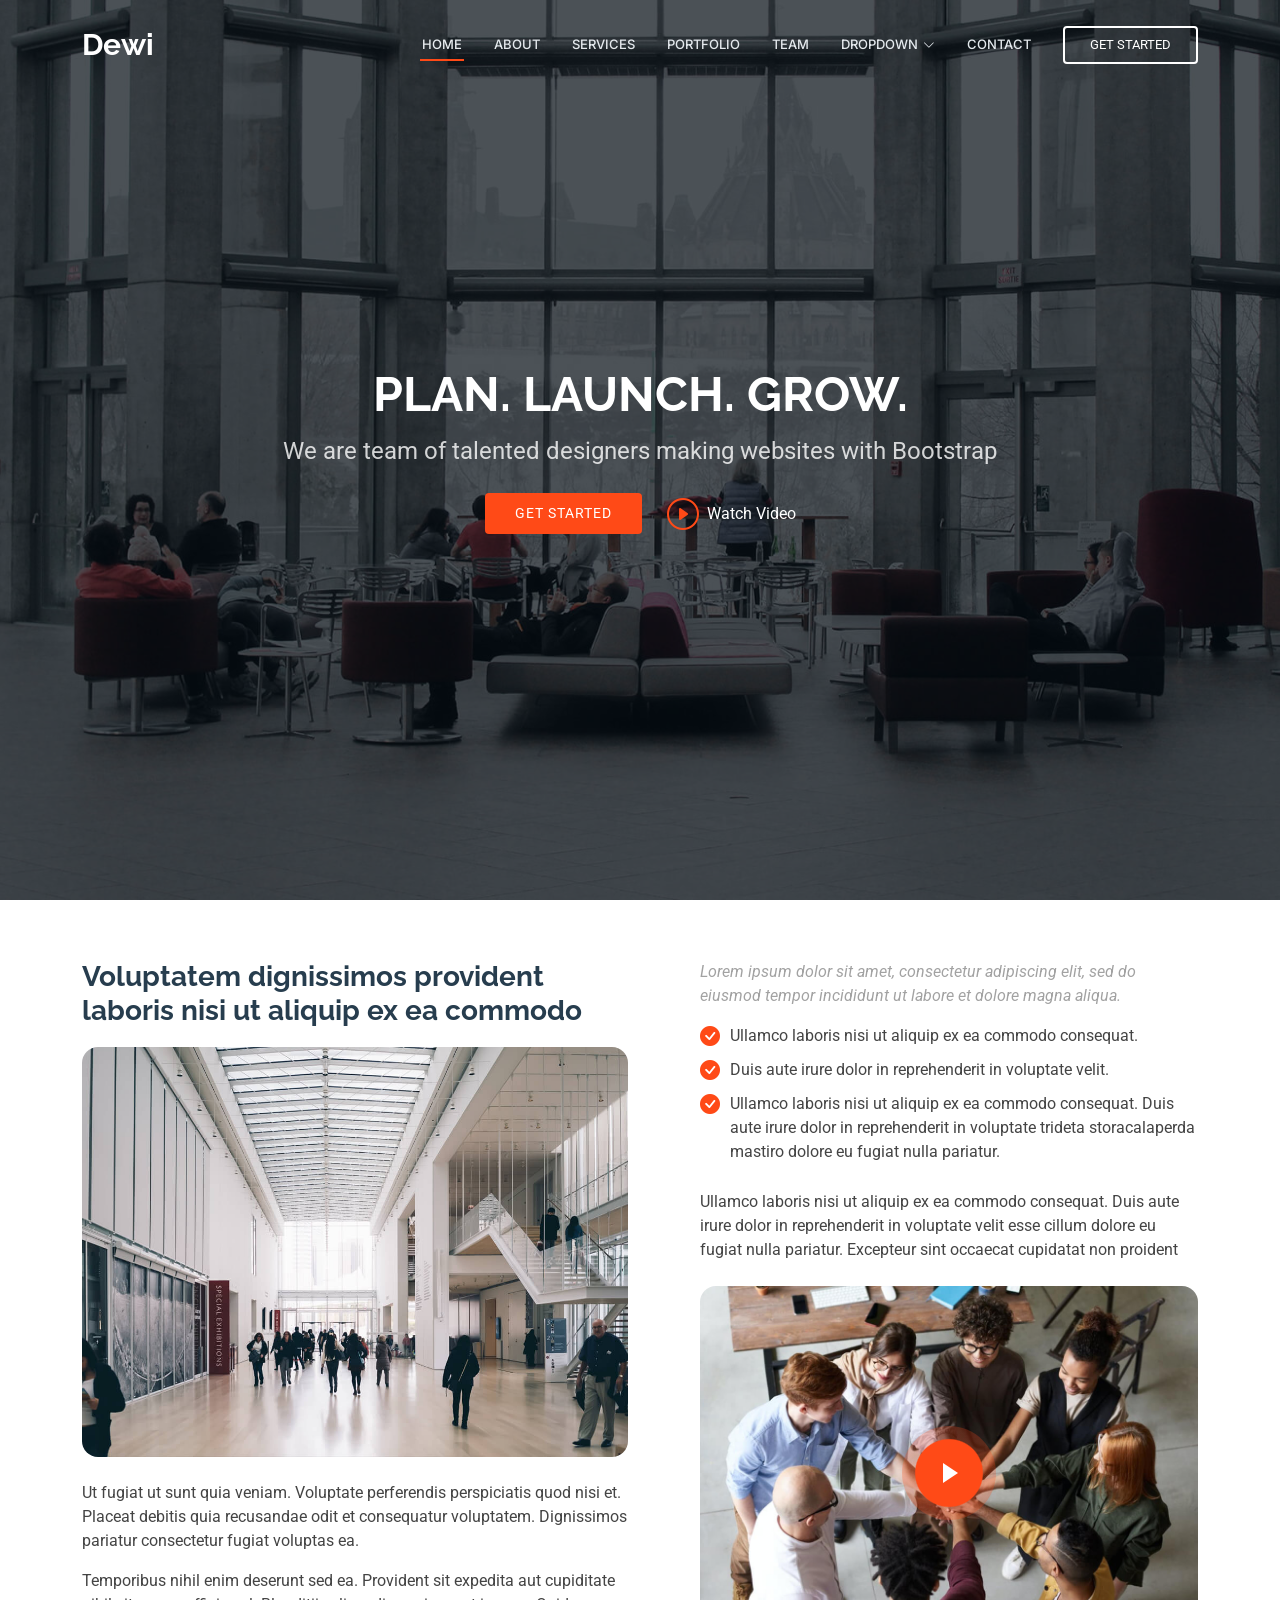
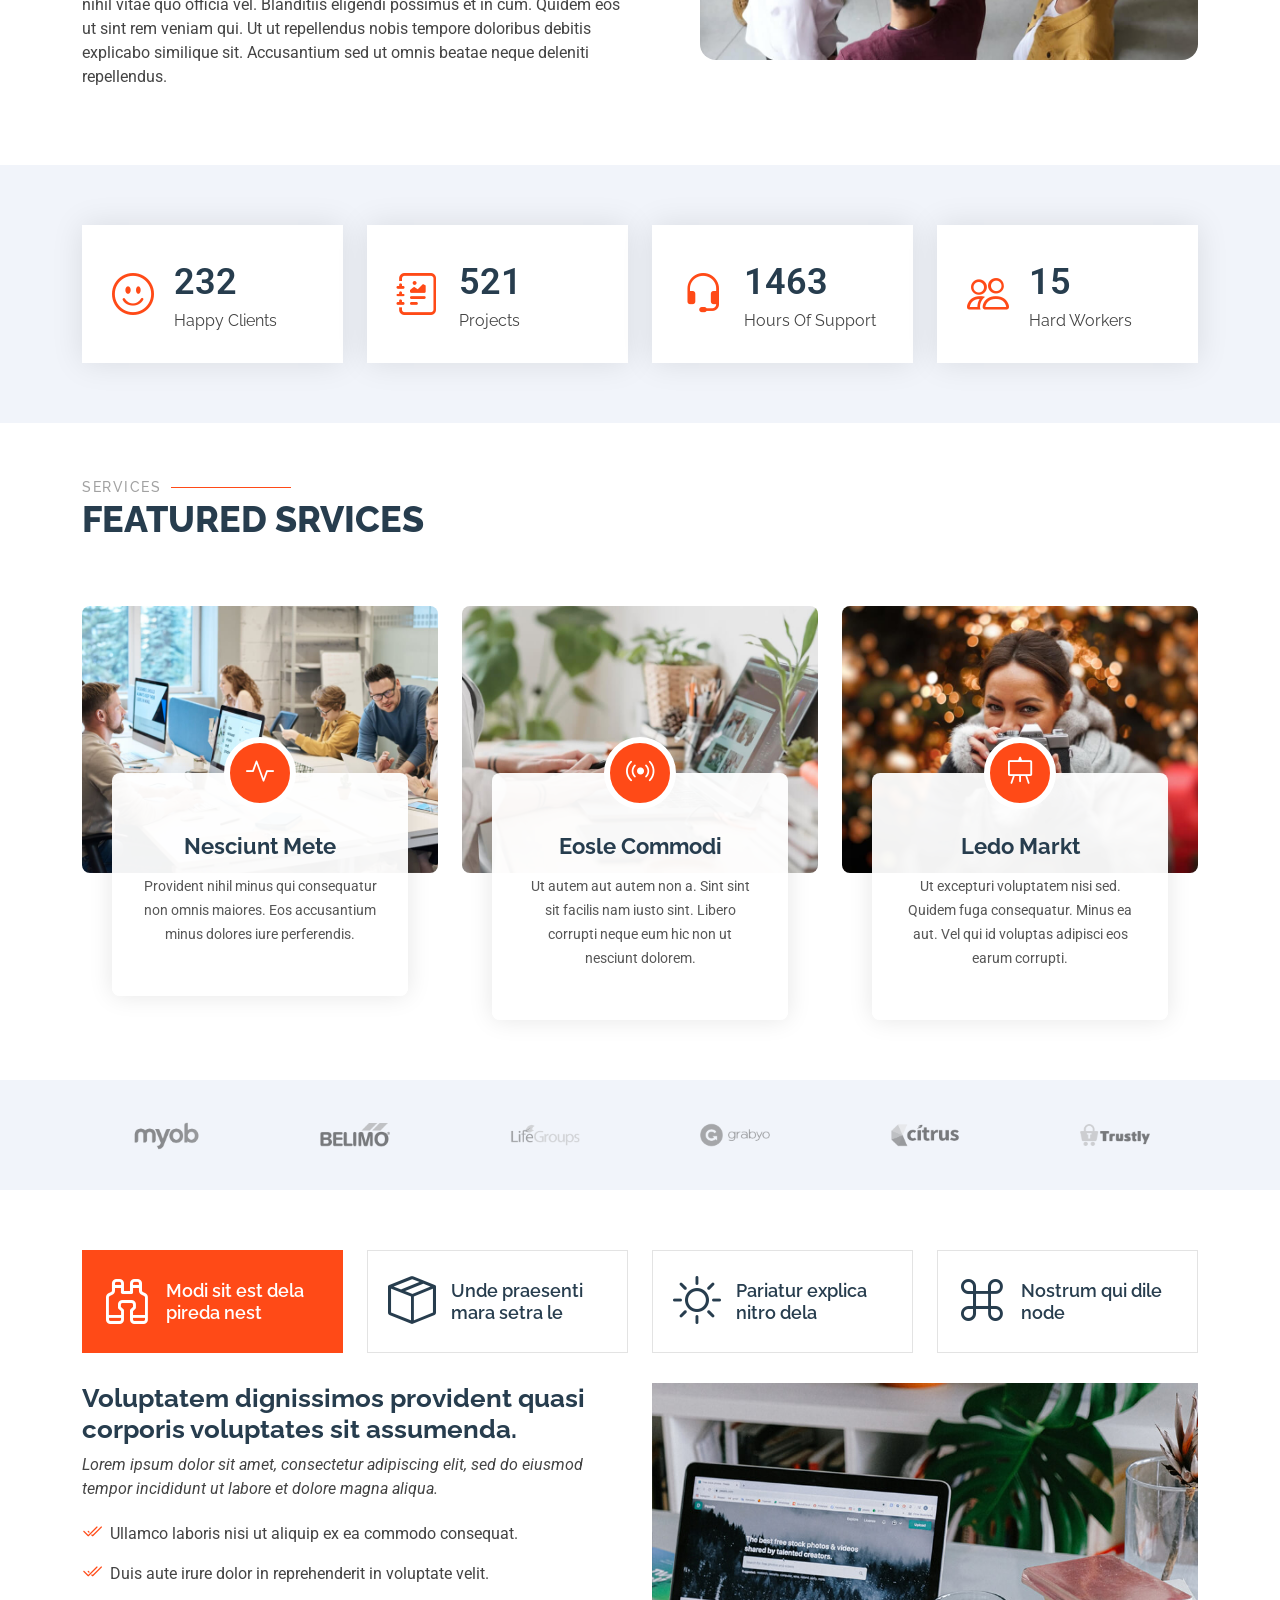
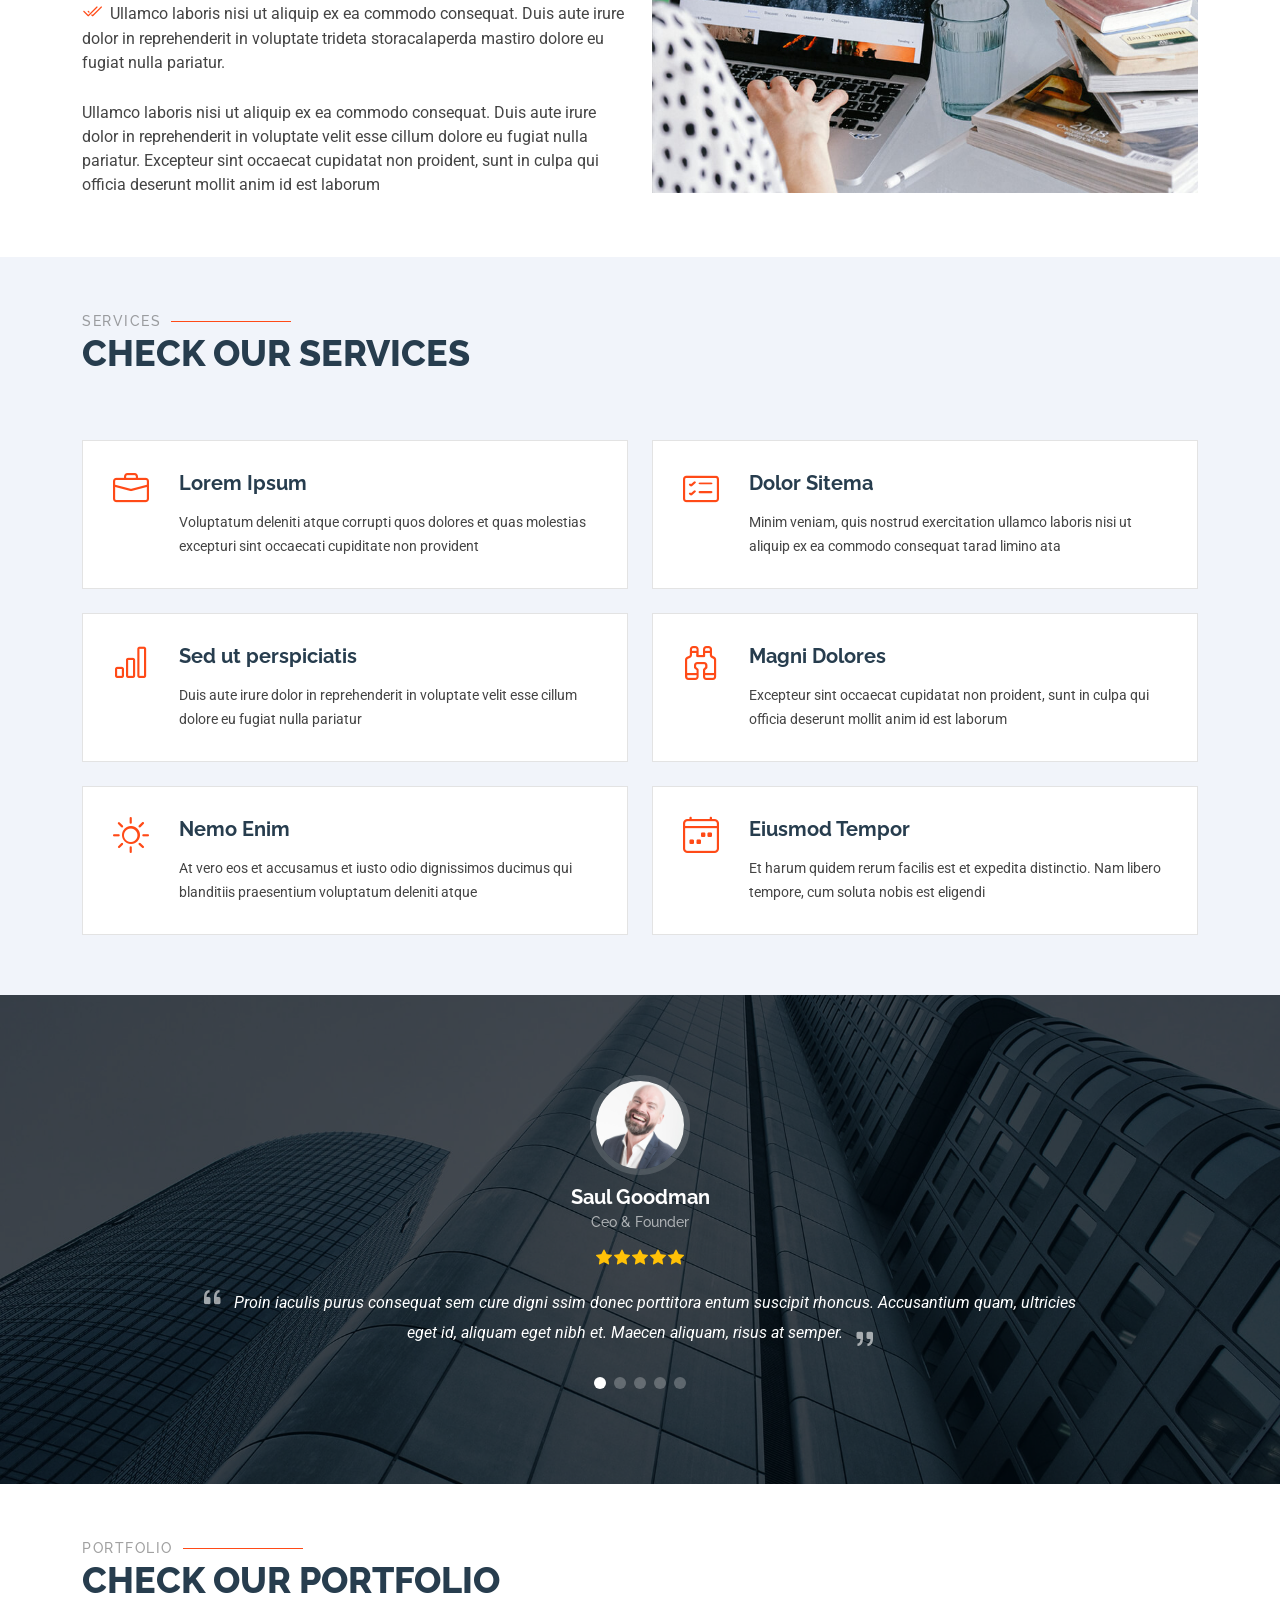
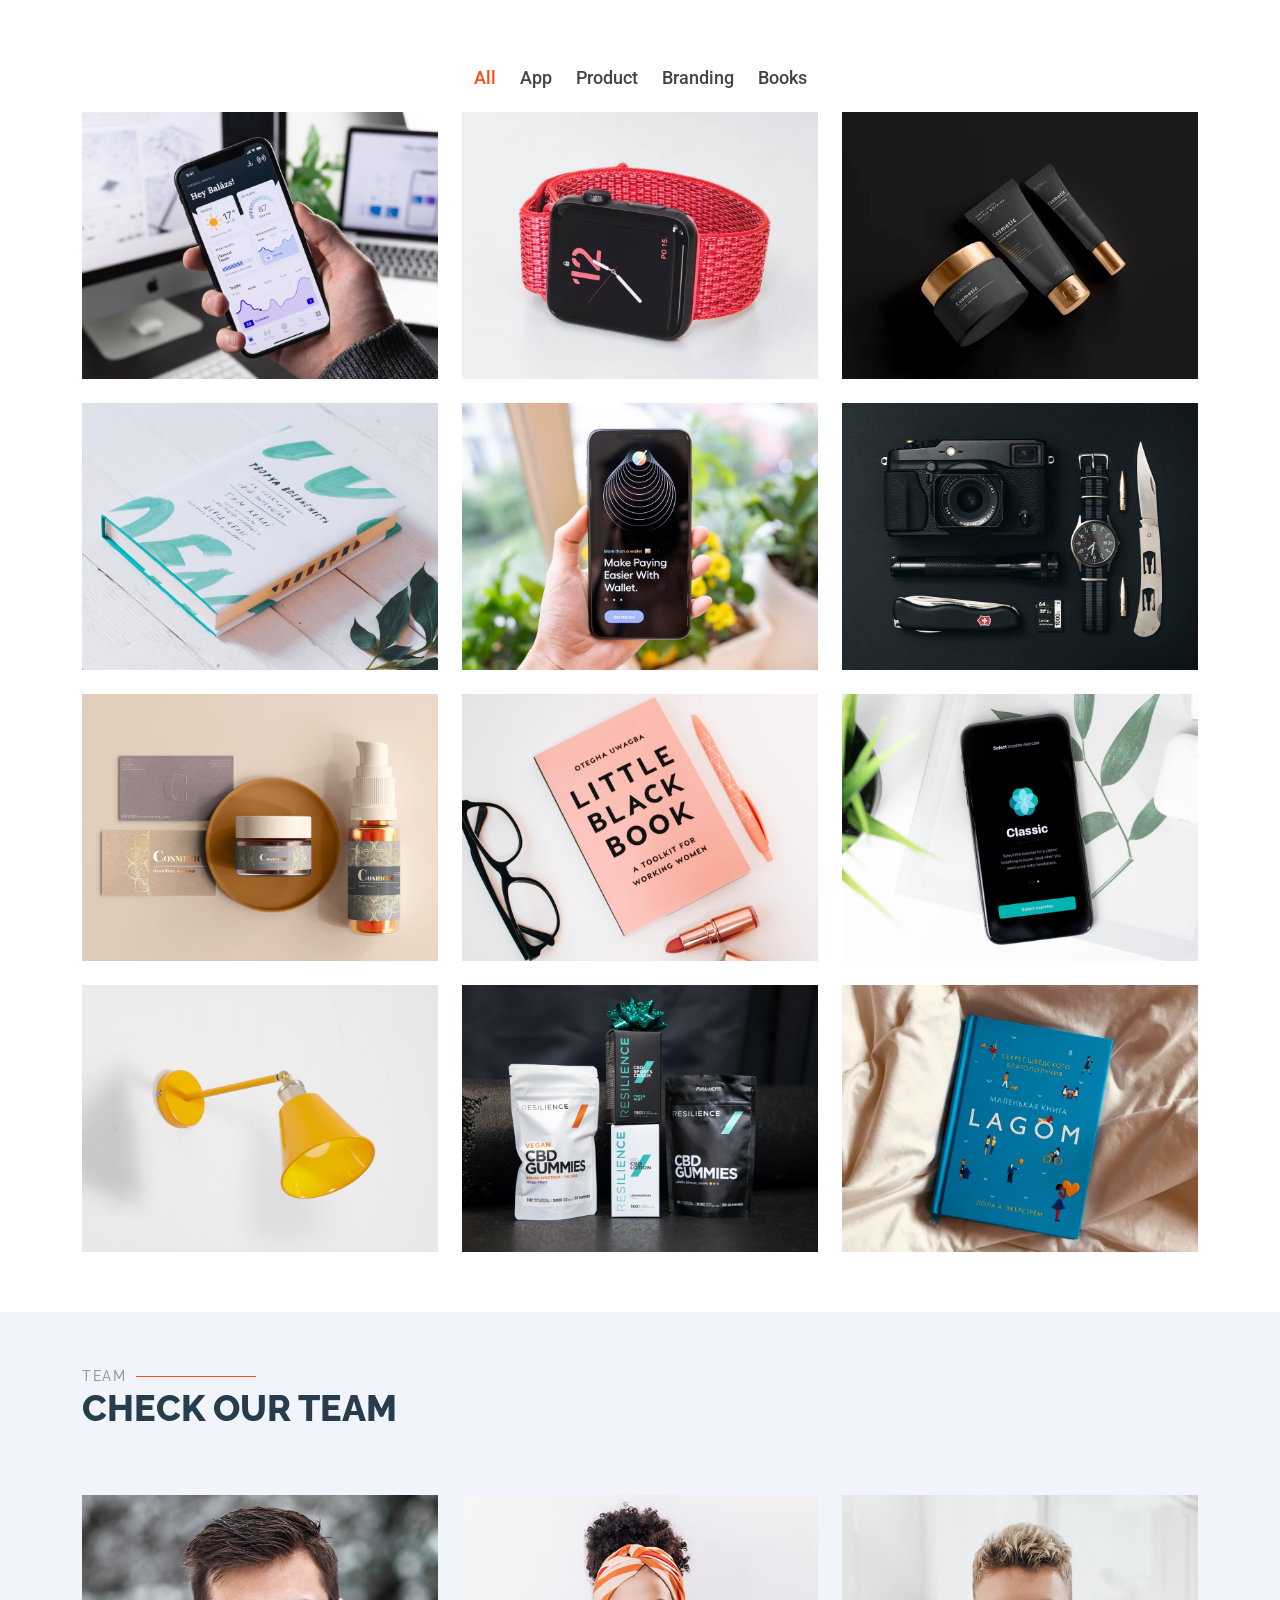
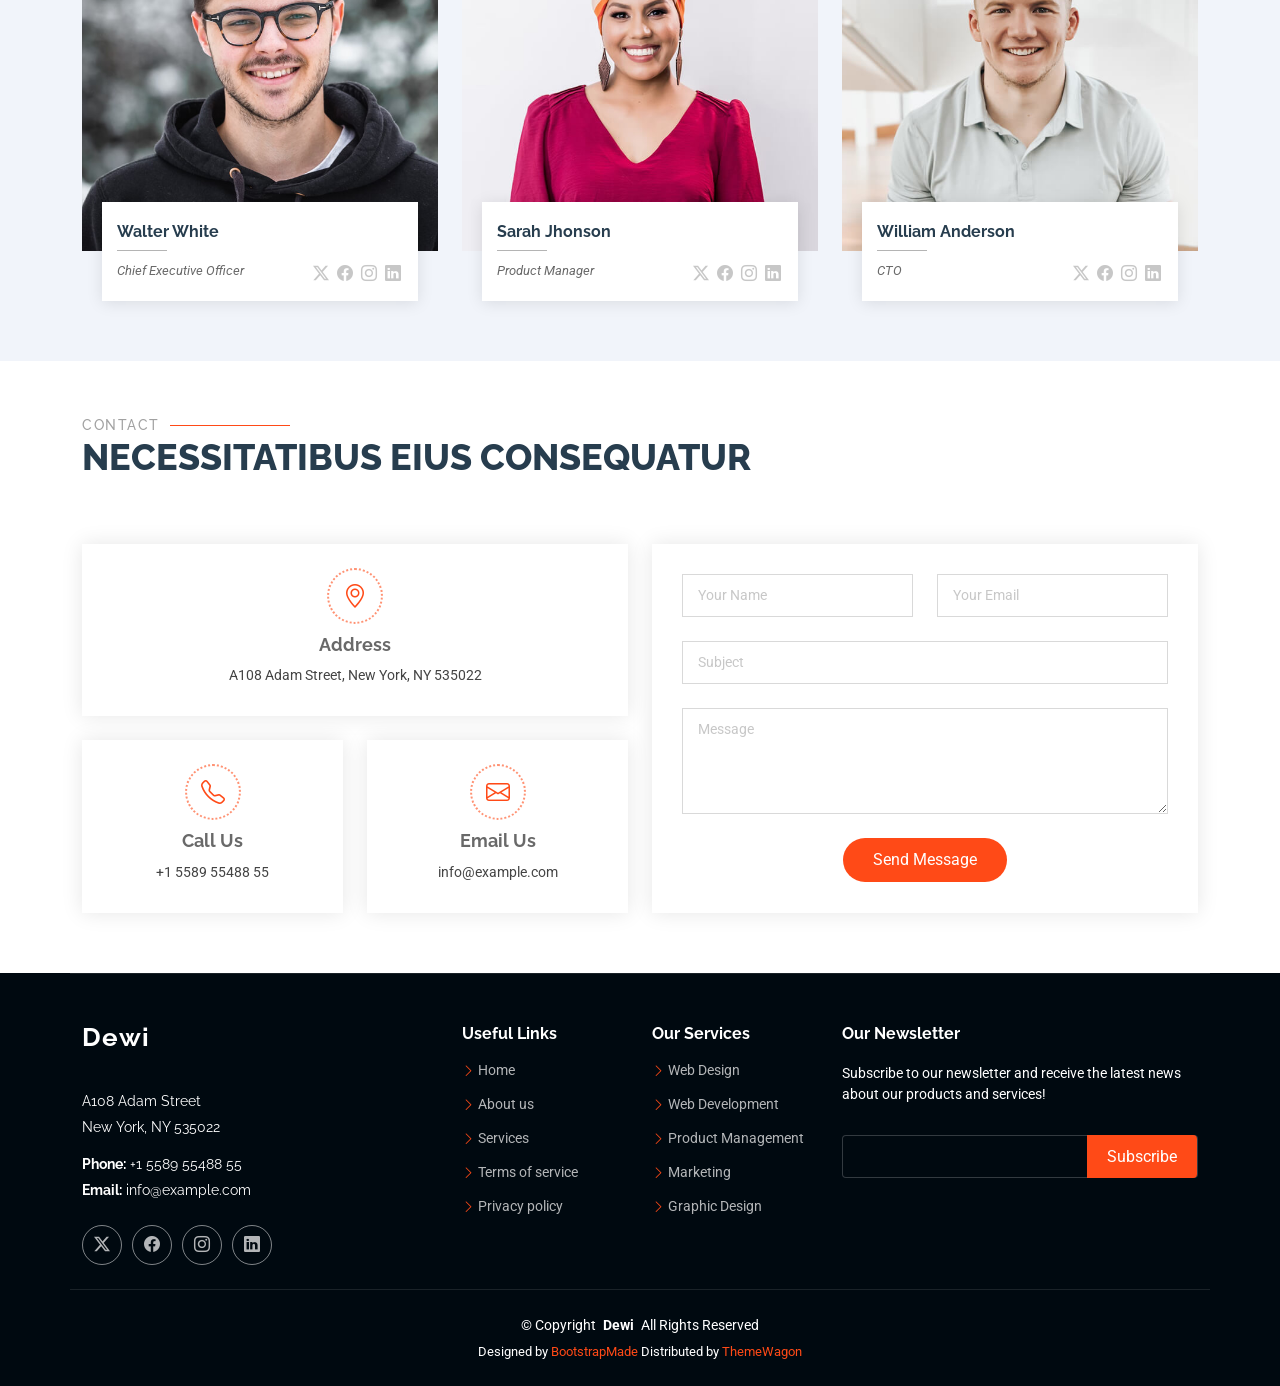
==== index.html @ 87b95df3 "feat: portfolio project create" ====
<!DOCTYPE html>
<html lang="en">

<head>
  <meta charset="utf-8">
  <meta content="width=device-width, initial-scale=1.0" name="viewport">
  <title>Index - Dewi Bootstrap Template</title>
  <meta name="description" content="">
  <meta name="keywords" content="">

  <!-- Favicons -->
  <link href="assets/img/favicon.png" rel="icon">
  <link href="assets/img/apple-touch-icon.png" rel="apple-touch-icon">

  <!-- Fonts -->
  <link href="https://fonts.googleapis.com" rel="preconnect">
  <link href="https://fonts.gstatic.com" rel="preconnect" crossorigin>
  <link href="https://fonts.googleapis.com/css2?family=Roboto:ital,wght@0,100;0,300;0,400;0,500;0,700;0,900;1,100;1,300;1,400;1,500;1,700;1,900&family=Raleway:ital,wght@0,100;0,200;0,300;0,400;0,500;0,600;0,700;0,800;0,900;1,100;1,200;1,300;1,400;1,500;1,600;1,700;1,800;1,900&family=Inter:wght@100;200;300;400;500;600;700;800;900&display=swap" rel="stylesheet">

  <!-- Vendor CSS Files -->
  <link href="assets/vendor/bootstrap/css/bootstrap.min.css" rel="stylesheet">
  <link href="assets/vendor/bootstrap-icons/bootstrap-icons.css" rel="stylesheet">
  <link href="assets/vendor/aos/aos.css" rel="stylesheet">
  <link href="assets/vendor/glightbox/css/glightbox.min.css" rel="stylesheet">
  <link href="assets/vendor/swiper/swiper-bundle.min.css" rel="stylesheet">

  <!-- Main CSS File -->
  <link href="assets/css/main.css" rel="stylesheet">

  <!-- =======================================================
  * Template Name: Dewi
  * Template URL: https://bootstrapmade.com/dewi-free-multi-purpose-html-template/
  * Updated: Aug 07 2024 with Bootstrap v5.3.3
  * Author: BootstrapMade.com
  * License: https://bootstrapmade.com/license/
  ======================================================== -->
</head>

<body class="index-page">

  <header id="header" class="header d-flex align-items-center fixed-top">
    <div class="container-fluid container-xl position-relative d-flex align-items-center">

      <a href="index.html" class="logo d-flex align-items-center me-auto">
        <!-- Uncomment the line below if you also wish to use an image logo -->
        <!-- <img src="assets/img/logo.png" alt=""> -->
        <h1 class="sitename">Dewi</h1>
      </a>

      <nav id="navmenu" class="navmenu">
        <ul>
          <li><a href="#hero" class="active">Home</a></li>
          <li><a href="#about">About</a></li>
          <li><a href="#services">Services</a></li>
          <li><a href="#portfolio">Portfolio</a></li>
          <li><a href="#team">Team</a></li>
          <li class="dropdown"><a href="#"><span>Dropdown</span> <i class="bi bi-chevron-down toggle-dropdown"></i></a>
            <ul>
              <li><a href="#">Dropdown 1</a></li>
              <li class="dropdown"><a href="#"><span>Deep Dropdown</span> <i class="bi bi-chevron-down toggle-dropdown"></i></a>
                <ul>
                  <li><a href="#">Deep Dropdown 1</a></li>
                  <li><a href="#">Deep Dropdown 2</a></li>
                  <li><a href="#">Deep Dropdown 3</a></li>
                  <li><a href="#">Deep Dropdown 4</a></li>
                  <li><a href="#">Deep Dropdown 5</a></li>
                </ul>
              </li>
              <li><a href="#">Dropdown 2</a></li>
              <li><a href="#">Dropdown 3</a></li>
              <li><a href="#">Dropdown 4</a></li>
            </ul>
          </li>
          <li><a href="#contact">Contact</a></li>
        </ul>
        <i class="mobile-nav-toggle d-xl-none bi bi-list"></i>
      </nav>

      <a class="cta-btn" href="index.html#about">Get Started</a>

    </div>
  </header>

  <main class="main">

    <!-- Hero Section -->
    <section id="hero" class="hero section dark-background">

      <img src="assets/img/hero-bg.jpg" alt="" data-aos="fade-in">

      <div class="container d-flex flex-column align-items-center">
        <h2 data-aos="fade-up" data-aos-delay="100">PLAN. LAUNCH. GROW.</h2>
        <p data-aos="fade-up" data-aos-delay="200">We are team of talented designers making websites with Bootstrap</p>
        <div class="d-flex mt-4" data-aos="fade-up" data-aos-delay="300">
          <a href="#about" class="btn-get-started">Get Started</a>
          <a href="https://www.youtube.com/watch?v=Y7f98aduVJ8" class="glightbox btn-watch-video d-flex align-items-center"><i class="bi bi-play-circle"></i><span>Watch Video</span></a>
        </div>
      </div>

    </section><!-- /Hero Section -->

    <!-- About Section -->
    <section id="about" class="about section">

      <div class="container">

        <div class="row gy-4">
          <div class="col-lg-6" data-aos="fade-up" data-aos-delay="100">
            <h3>Voluptatem dignissimos provident laboris nisi ut aliquip ex ea commodo</h3>
            <img src="assets/img/about.jpg" class="img-fluid rounded-4 mb-4" alt="">
            <p>Ut fugiat ut sunt quia veniam. Voluptate perferendis perspiciatis quod nisi et. Placeat debitis quia recusandae odit et consequatur voluptatem. Dignissimos pariatur consectetur fugiat voluptas ea.</p>
            <p>Temporibus nihil enim deserunt sed ea. Provident sit expedita aut cupiditate nihil vitae quo officia vel. Blanditiis eligendi possimus et in cum. Quidem eos ut sint rem veniam qui. Ut ut repellendus nobis tempore doloribus debitis explicabo similique sit. Accusantium sed ut omnis beatae neque deleniti repellendus.</p>
          </div>
          <div class="col-lg-6" data-aos="fade-up" data-aos-delay="250">
            <div class="content ps-0 ps-lg-5">
              <p class="fst-italic">
                Lorem ipsum dolor sit amet, consectetur adipiscing elit, sed do eiusmod tempor incididunt ut labore et dolore
                magna aliqua.
              </p>
              <ul>
                <li><i class="bi bi-check-circle-fill"></i> <span>Ullamco laboris nisi ut aliquip ex ea commodo consequat.</span></li>
                <li><i class="bi bi-check-circle-fill"></i> <span>Duis aute irure dolor in reprehenderit in voluptate velit.</span></li>
                <li><i class="bi bi-check-circle-fill"></i> <span>Ullamco laboris nisi ut aliquip ex ea commodo consequat. Duis aute irure dolor in reprehenderit in voluptate trideta storacalaperda mastiro dolore eu fugiat nulla pariatur.</span></li>
              </ul>
              <p>
                Ullamco laboris nisi ut aliquip ex ea commodo consequat. Duis aute irure dolor in reprehenderit in voluptate
                velit esse cillum dolore eu fugiat nulla pariatur. Excepteur sint occaecat cupidatat non proident
              </p>

              <div class="position-relative mt-4">
                <img src="assets/img/about-2.jpg" class="img-fluid rounded-4" alt="">
                <a href="https://www.youtube.com/watch?v=Y7f98aduVJ8" class="glightbox pulsating-play-btn"></a>
              </div>
            </div>
          </div>
        </div>

      </div>

    </section><!-- /About Section -->

    <!-- Stats Section -->
    <section id="stats" class="stats section light-background">

      <div class="container" data-aos="fade-up" data-aos-delay="100">

        <div class="row gy-4">

          <div class="col-lg-3 col-md-6">
            <div class="stats-item d-flex align-items-center w-100 h-100">
              <i class="bi bi-emoji-smile color-blue flex-shrink-0"></i>
              <div>
                <span data-purecounter-start="0" data-purecounter-end="232" data-purecounter-duration="1" class="purecounter"></span>
                <p>Happy Clients</p>
              </div>
            </div>
          </div><!-- End Stats Item -->

          <div class="col-lg-3 col-md-6">
            <div class="stats-item d-flex align-items-center w-100 h-100">
              <i class="bi bi-journal-richtext color-orange flex-shrink-0"></i>
              <div>
                <span data-purecounter-start="0" data-purecounter-end="521" data-purecounter-duration="1" class="purecounter"></span>
                <p>Projects</p>
              </div>
            </div>
          </div><!-- End Stats Item -->

          <div class="col-lg-3 col-md-6">
            <div class="stats-item d-flex align-items-center w-100 h-100">
              <i class="bi bi-headset color-green flex-shrink-0"></i>
              <div>
                <span data-purecounter-start="0" data-purecounter-end="1463" data-purecounter-duration="1" class="purecounter"></span>
                <p>Hours Of Support</p>
              </div>
            </div>
          </div><!-- End Stats Item -->

          <div class="col-lg-3 col-md-6">
            <div class="stats-item d-flex align-items-center w-100 h-100">
              <i class="bi bi-people color-pink flex-shrink-0"></i>
              <div>
                <span data-purecounter-start="0" data-purecounter-end="15" data-purecounter-duration="1" class="purecounter"></span>
                <p>Hard Workers</p>
              </div>
            </div>
          </div><!-- End Stats Item -->

        </div>

      </div>

    </section><!-- /Stats Section -->

    <!-- Services Section -->
    <section id="services" class="services section">

      <!-- Section Title -->
      <div class="container section-title" data-aos="fade-up">
        <h2>Services</h2>
        <p>Featured Srvices<br></p>
      </div><!-- End Section Title -->

      <div class="container" data-aos="fade-up" data-aos-delay="100">

        <div class="row gy-5">

          <div class="col-xl-4 col-md-6" data-aos="zoom-in" data-aos-delay="200">
            <div class="service-item">
              <div class="img">
                <img src="assets/img/services-1.jpg" class="img-fluid" alt="">
              </div>
              <div class="details position-relative">
                <div class="icon">
                  <i class="bi bi-activity"></i>
                </div>
                <a href="service-details.html" class="stretched-link">
                  <h3>Nesciunt Mete</h3>
                </a>
                <p>Provident nihil minus qui consequatur non omnis maiores. Eos accusantium minus dolores iure perferendis.</p>
              </div>
            </div>
          </div><!-- End Service Item -->

          <div class="col-xl-4 col-md-6" data-aos="zoom-in" data-aos-delay="300">
            <div class="service-item">
              <div class="img">
                <img src="assets/img/services-2.jpg" class="img-fluid" alt="">
              </div>
              <div class="details position-relative">
                <div class="icon">
                  <i class="bi bi-broadcast"></i>
                </div>
                <a href="service-details.html" class="stretched-link">
                  <h3>Eosle Commodi</h3>
                </a>
                <p>Ut autem aut autem non a. Sint sint sit facilis nam iusto sint. Libero corrupti neque eum hic non ut nesciunt dolorem.</p>
              </div>
            </div>
          </div><!-- End Service Item -->

          <div class="col-xl-4 col-md-6" data-aos="zoom-in" data-aos-delay="400">
            <div class="service-item">
              <div class="img">
                <img src="assets/img/services-3.jpg" class="img-fluid" alt="">
              </div>
              <div class="details position-relative">
                <div class="icon">
                  <i class="bi bi-easel"></i>
                </div>
                <a href="service-details.html" class="stretched-link">
                  <h3>Ledo Markt</h3>
                </a>
                <p>Ut excepturi voluptatem nisi sed. Quidem fuga consequatur. Minus ea aut. Vel qui id voluptas adipisci eos earum corrupti.</p>
              </div>
            </div>
          </div><!-- End Service Item -->

        </div>

      </div>

    </section><!-- /Services Section -->

    <!-- Clients Section -->
    <section id="clients" class="clients section light-background">

      <div class="container" data-aos="fade-up">

        <div class="row gy-4">

          <div class="col-xl-2 col-md-3 col-6 client-logo">
            <img src="assets/img/clients/client-1.png" class="img-fluid" alt="">
          </div><!-- End Client Item -->

          <div class="col-xl-2 col-md-3 col-6 client-logo">
            <img src="assets/img/clients/client-2.png" class="img-fluid" alt="">
          </div><!-- End Client Item -->

          <div class="col-xl-2 col-md-3 col-6 client-logo">
            <img src="assets/img/clients/client-3.png" class="img-fluid" alt="">
          </div><!-- End Client Item -->

          <div class="col-xl-2 col-md-3 col-6 client-logo">
            <img src="assets/img/clients/client-4.png" class="img-fluid" alt="">
          </div><!-- End Client Item -->

          <div class="col-xl-2 col-md-3 col-6 client-logo">
            <img src="assets/img/clients/client-5.png" class="img-fluid" alt="">
          </div><!-- End Client Item -->

          <div class="col-xl-2 col-md-3 col-6 client-logo">
            <img src="assets/img/clients/client-6.png" class="img-fluid" alt="">
          </div><!-- End Client Item -->

        </div>

      </div>

    </section><!-- /Clients Section -->

    <!-- Features Section -->
    <section id="features" class="features section">

      <div class="container">

        <ul class="nav nav-tabs row  d-flex" data-aos="fade-up" data-aos-delay="100">
          <li class="nav-item col-3">
            <a class="nav-link active show" data-bs-toggle="tab" data-bs-target="#features-tab-1">
              <i class="bi bi-binoculars"></i>
              <h4 class="d-none d-lg-block">Modi sit est dela pireda nest</h4>
            </a>
          </li>
          <li class="nav-item col-3">
            <a class="nav-link" data-bs-toggle="tab" data-bs-target="#features-tab-2">
              <i class="bi bi-box-seam"></i>
              <h4 class="d-none d-lg-block">Unde praesenti mara setra le</h4>
            </a>
          </li>
          <li class="nav-item col-3">
            <a class="nav-link" data-bs-toggle="tab" data-bs-target="#features-tab-3">
              <i class="bi bi-brightness-high"></i>
              <h4 class="d-none d-lg-block">Pariatur explica nitro dela</h4>
            </a>
          </li>
          <li class="nav-item col-3">
            <a class="nav-link" data-bs-toggle="tab" data-bs-target="#features-tab-4">
              <i class="bi bi-command"></i>
              <h4 class="d-none d-lg-block">Nostrum qui dile node</h4>
            </a>
          </li>
        </ul><!-- End Tab Nav -->

        <div class="tab-content" data-aos="fade-up" data-aos-delay="200">

          <div class="tab-pane fade active show" id="features-tab-1">
            <div class="row">
              <div class="col-lg-6 order-2 order-lg-1 mt-3 mt-lg-0">
                <h3>Voluptatem dignissimos provident quasi corporis voluptates sit assumenda.</h3>
                <p class="fst-italic">
                  Lorem ipsum dolor sit amet, consectetur adipiscing elit, sed do eiusmod tempor incididunt ut labore et dolore
                  magna aliqua.
                </p>
                <ul>
                  <li><i class="bi bi-check2-all"></i>
                    <spab>Ullamco laboris nisi ut aliquip ex ea commodo consequat.</spab>
                  </li>
                  <li><i class="bi bi-check2-all"></i> <span>Duis aute irure dolor in reprehenderit in voluptate velit</span>.</li>
                  <li><i class="bi bi-check2-all"></i> <span>Ullamco laboris nisi ut aliquip ex ea commodo consequat. Duis aute irure dolor in reprehenderit in voluptate trideta storacalaperda mastiro dolore eu fugiat nulla pariatur.</span></li>
                </ul>
                <p>
                  Ullamco laboris nisi ut aliquip ex ea commodo consequat. Duis aute irure dolor in reprehenderit in voluptate
                  velit esse cillum dolore eu fugiat nulla pariatur. Excepteur sint occaecat cupidatat non proident, sunt in
                  culpa qui officia deserunt mollit anim id est laborum
                </p>
              </div>
              <div class="col-lg-6 order-1 order-lg-2 text-center">
                <img src="assets/img/working-1.jpg" alt="" class="img-fluid">
              </div>
            </div>
          </div><!-- End Tab Content Item -->

          <div class="tab-pane fade" id="features-tab-2">
            <div class="row">
              <div class="col-lg-6 order-2 order-lg-1 mt-3 mt-lg-0">
                <h3>Neque exercitationem debitis soluta quos debitis quo mollitia officia est</h3>
                <p>
                  Ullamco laboris nisi ut aliquip ex ea commodo consequat. Duis aute irure dolor in reprehenderit in voluptate
                  velit esse cillum dolore eu fugiat nulla pariatur. Excepteur sint occaecat cupidatat non proident, sunt in
                  culpa qui officia deserunt mollit anim id est laborum
                </p>
                <p class="fst-italic">
                  Lorem ipsum dolor sit amet, consectetur adipiscing elit, sed do eiusmod tempor incididunt ut labore et dolore
                  magna aliqua.
                </p>
                <ul>
                  <li><i class="bi bi-check2-all"></i> <span>Ullamco laboris nisi ut aliquip ex ea commodo consequat.</span></li>
                  <li><i class="bi bi-check2-all"></i> <span>Duis aute irure dolor in reprehenderit in voluptate velit.</span></li>
                  <li><i class="bi bi-check2-all"></i> <span>Provident mollitia neque rerum asperiores dolores quos qui a. Ipsum neque dolor voluptate nisi sed.</span></li>
                  <li><i class="bi bi-check2-all"></i> <span>Ullamco laboris nisi ut aliquip ex ea commodo consequat. Duis aute irure dolor in reprehenderit in voluptate trideta storacalaperda mastiro dolore eu fugiat nulla pariatur.</span></li>
                </ul>
              </div>
              <div class="col-lg-6 order-1 order-lg-2 text-center">
                <img src="assets/img/working-2.jpg" alt="" class="img-fluid">
              </div>
            </div>
          </div><!-- End Tab Content Item -->

          <div class="tab-pane fade" id="features-tab-3">
            <div class="row">
              <div class="col-lg-6 order-2 order-lg-1 mt-3 mt-lg-0">
                <h3>Voluptatibus commodi ut accusamus ea repudiandae ut autem dolor ut assumenda</h3>
                <p>
                  Ullamco laboris nisi ut aliquip ex ea commodo consequat. Duis aute irure dolor in reprehenderit in voluptate
                  velit esse cillum dolore eu fugiat nulla pariatur. Excepteur sint occaecat cupidatat non proident, sunt in
                  culpa qui officia deserunt mollit anim id est laborum
                </p>
                <ul>
                  <li><i class="bi bi-check2-all"></i> <span>Ullamco laboris nisi ut aliquip ex ea commodo consequat.</span></li>
                  <li><i class="bi bi-check2-all"></i> <span>Duis aute irure dolor in reprehenderit in voluptate velit.</span></li>
                  <li><i class="bi bi-check2-all"></i> <span>Provident mollitia neque rerum asperiores dolores quos qui a. Ipsum neque dolor voluptate nisi sed.</span></li>
                </ul>
                <p class="fst-italic">
                  Lorem ipsum dolor sit amet, consectetur adipiscing elit, sed do eiusmod tempor incididunt ut labore et dolore
                  magna aliqua.
                </p>
              </div>
              <div class="col-lg-6 order-1 order-lg-2 text-center">
                <img src="assets/img/working-3.jpg" alt="" class="img-fluid">
              </div>
            </div>
          </div><!-- End Tab Content Item -->

          <div class="tab-pane fade" id="features-tab-4">
            <div class="row">
              <div class="col-lg-6 order-2 order-lg-1 mt-3 mt-lg-0">
                <h3>Omnis fugiat ea explicabo sunt dolorum asperiores sequi inventore rerum</h3>
                <p>
                  Ullamco laboris nisi ut aliquip ex ea commodo consequat. Duis aute irure dolor in reprehenderit in voluptate
                  velit esse cillum dolore eu fugiat nulla pariatur. Excepteur sint occaecat cupidatat non proident, sunt in
                  culpa qui officia deserunt mollit anim id est laborum
                </p>
                <p class="fst-italic">
                  Lorem ipsum dolor sit amet, consectetur adipiscing elit, sed do eiusmod tempor incididunt ut labore et dolore
                  magna aliqua.
                </p>
                <ul>
                  <li><i class="bi bi-check2-all"></i> <span>Ullamco laboris nisi ut aliquip ex ea commodo consequat.</span></li>
                  <li><i class="bi bi-check2-all"></i> <span>Duis aute irure dolor in reprehenderit in voluptate velit.</span></li>
                  <li><i class="bi bi-check2-all"></i> <span>Ullamco laboris nisi ut aliquip ex ea commodo consequat. Duis aute irure dolor in reprehenderit in voluptate trideta storacalaperda mastiro dolore eu fugiat nulla pariatur.</span></li>
                </ul>
              </div>
              <div class="col-lg-6 order-1 order-lg-2 text-center">
                <img src="assets/img/working-4.jpg" alt="" class="img-fluid">
              </div>
            </div>
          </div><!-- End Tab Content Item -->

        </div>

      </div>

    </section><!-- /Features Section -->

    <!-- Services 2 Section -->
    <section id="services-2" class="services-2 section light-background">

      <!-- Section Title -->
      <div class="container section-title" data-aos="fade-up">
        <h2>Services</h2>
        <p>CHECK OUR SERVICES</p>
      </div><!-- End Section Title -->

      <div class="container">

        <div class="row gy-4">

          <div class="col-md-6" data-aos="fade-up" data-aos-delay="100">
            <div class="service-item d-flex position-relative h-100">
              <i class="bi bi-briefcase icon flex-shrink-0"></i>
              <div>
                <h4 class="title"><a href="#" class="stretched-link">Lorem Ipsum</a></h4>
                <p class="description">Voluptatum deleniti atque corrupti quos dolores et quas molestias excepturi sint occaecati cupiditate non provident</p>
              </div>
            </div>
          </div><!-- End Service Item -->

          <div class="col-md-6" data-aos="fade-up" data-aos-delay="200">
            <div class="service-item d-flex position-relative h-100">
              <i class="bi bi-card-checklist icon flex-shrink-0"></i>
              <div>
                <h4 class="title"><a href="#" class="stretched-link">Dolor Sitema</a></h4>
                <p class="description">Minim veniam, quis nostrud exercitation ullamco laboris nisi ut aliquip ex ea commodo consequat tarad limino ata</p>
              </div>
            </div>
          </div><!-- End Service Item -->

          <div class="col-md-6" data-aos="fade-up" data-aos-delay="300">
            <div class="service-item d-flex position-relative h-100">
              <i class="bi bi-bar-chart icon flex-shrink-0"></i>
              <div>
                <h4 class="title"><a href="#" class="stretched-link">Sed ut perspiciatis</a></h4>
                <p class="description">Duis aute irure dolor in reprehenderit in voluptate velit esse cillum dolore eu fugiat nulla pariatur</p>
              </div>
            </div>
          </div><!-- End Service Item -->

          <div class="col-md-6" data-aos="fade-up" data-aos-delay="400">
            <div class="service-item d-flex position-relative h-100">
              <i class="bi bi-binoculars icon flex-shrink-0"></i>
              <div>
                <h4 class="title"><a href="#" class="stretched-link">Magni Dolores</a></h4>
                <p class="description">Excepteur sint occaecat cupidatat non proident, sunt in culpa qui officia deserunt mollit anim id est laborum</p>
              </div>
            </div>
          </div><!-- End Service Item -->

          <div class="col-md-6" data-aos="fade-up" data-aos-delay="500">
            <div class="service-item d-flex position-relative h-100">
              <i class="bi bi-brightness-high icon flex-shrink-0"></i>
              <div>
                <h4 class="title"><a href="#" class="stretched-link">Nemo Enim</a></h4>
                <p class="description">At vero eos et accusamus et iusto odio dignissimos ducimus qui blanditiis praesentium voluptatum deleniti atque</p>
              </div>
            </div>
          </div><!-- End Service Item -->

          <div class="col-md-6" data-aos="fade-up" data-aos-delay="600">
            <div class="service-item d-flex position-relative h-100">
              <i class="bi bi-calendar4-week icon flex-shrink-0"></i>
              <div>
                <h4 class="title"><a href="#" class="stretched-link">Eiusmod Tempor</a></h4>
                <p class="description">Et harum quidem rerum facilis est et expedita distinctio. Nam libero tempore, cum soluta nobis est eligendi</p>
              </div>
            </div>
          </div><!-- End Service Item -->

        </div>

      </div>

    </section><!-- /Services 2 Section -->

    <!-- Testimonials Section -->
    <section id="testimonials" class="testimonials section dark-background">

      <img src="assets/img/testimonials-bg.jpg" class="testimonials-bg" alt="">

      <div class="container" data-aos="fade-up" data-aos-delay="100">

        <div class="swiper init-swiper">
          <script type="application/json" class="swiper-config">
            {
              "loop": true,
              "speed": 600,
              "autoplay": {
                "delay": 5000
              },
              "slidesPerView": "auto",
              "pagination": {
                "el": ".swiper-pagination",
                "type": "bullets",
                "clickable": true
              }
            }
          </script>
          <div class="swiper-wrapper">

            <div class="swiper-slide">
              <div class="testimonial-item">
                <img src="assets/img/testimonials/testimonials-1.jpg" class="testimonial-img" alt="">
                <h3>Saul Goodman</h3>
                <h4>Ceo &amp; Founder</h4>
                <div class="stars">
                  <i class="bi bi-star-fill"></i><i class="bi bi-star-fill"></i><i class="bi bi-star-fill"></i><i class="bi bi-star-fill"></i><i class="bi bi-star-fill"></i>
                </div>
                <p>
                  <i class="bi bi-quote quote-icon-left"></i>
                  <span>Proin iaculis purus consequat sem cure digni ssim donec porttitora entum suscipit rhoncus. Accusantium quam, ultricies eget id, aliquam eget nibh et. Maecen aliquam, risus at semper.</span>
                  <i class="bi bi-quote quote-icon-right"></i>
                </p>
              </div>
            </div><!-- End testimonial item -->

            <div class="swiper-slide">
              <div class="testimonial-item">
                <img src="assets/img/testimonials/testimonials-2.jpg" class="testimonial-img" alt="">
                <h3>Sara Wilsson</h3>
                <h4>Designer</h4>
                <div class="stars">
                  <i class="bi bi-star-fill"></i><i class="bi bi-star-fill"></i><i class="bi bi-star-fill"></i><i class="bi bi-star-fill"></i><i class="bi bi-star-fill"></i>
                </div>
                <p>
                  <i class="bi bi-quote quote-icon-left"></i>
                  <span>Export tempor illum tamen malis malis eram quae irure esse labore quem cillum quid cillum eram malis quorum velit fore eram velit sunt aliqua noster fugiat irure amet legam anim culpa.</span>
                  <i class="bi bi-quote quote-icon-right"></i>
                </p>
              </div>
            </div><!-- End testimonial item -->

            <div class="swiper-slide">
              <div class="testimonial-item">
                <img src="assets/img/testimonials/testimonials-3.jpg" class="testimonial-img" alt="">
                <h3>Jena Karlis</h3>
                <h4>Store Owner</h4>
                <div class="stars">
                  <i class="bi bi-star-fill"></i><i class="bi bi-star-fill"></i><i class="bi bi-star-fill"></i><i class="bi bi-star-fill"></i><i class="bi bi-star-fill"></i>
                </div>
                <p>
                  <i class="bi bi-quote quote-icon-left"></i>
                  <span>Enim nisi quem export duis labore cillum quae magna enim sint quorum nulla quem veniam duis minim tempor labore quem eram duis noster aute amet eram fore quis sint minim.</span>
                  <i class="bi bi-quote quote-icon-right"></i>
                </p>
              </div>
            </div><!-- End testimonial item -->

            <div class="swiper-slide">
              <div class="testimonial-item">
                <img src="assets/img/testimonials/testimonials-4.jpg" class="testimonial-img" alt="">
                <h3>Matt Brandon</h3>
                <h4>Freelancer</h4>
                <div class="stars">
                  <i class="bi bi-star-fill"></i><i class="bi bi-star-fill"></i><i class="bi bi-star-fill"></i><i class="bi bi-star-fill"></i><i class="bi bi-star-fill"></i>
                </div>
                <p>
                  <i class="bi bi-quote quote-icon-left"></i>
                  <span>Fugiat enim eram quae cillum dolore dolor amet nulla culpa multos export minim fugiat minim velit minim dolor enim duis veniam ipsum anim magna sunt elit fore quem dolore labore illum veniam.</span>
                  <i class="bi bi-quote quote-icon-right"></i>
                </p>
              </div>
            </div><!-- End testimonial item -->

            <div class="swiper-slide">
              <div class="testimonial-item">
                <img src="assets/img/testimonials/testimonials-5.jpg" class="testimonial-img" alt="">
                <h3>John Larson</h3>
                <h4>Entrepreneur</h4>
                <div class="stars">
                  <i class="bi bi-star-fill"></i><i class="bi bi-star-fill"></i><i class="bi bi-star-fill"></i><i class="bi bi-star-fill"></i><i class="bi bi-star-fill"></i>
                </div>
                <p>
                  <i class="bi bi-quote quote-icon-left"></i>
                  <span>Quis quorum aliqua sint quem legam fore sunt eram irure aliqua veniam tempor noster veniam enim culpa labore duis sunt culpa nulla illum cillum fugiat legam esse veniam culpa fore nisi cillum quid.</span>
                  <i class="bi bi-quote quote-icon-right"></i>
                </p>
              </div>
            </div><!-- End testimonial item -->

          </div>
          <div class="swiper-pagination"></div>
        </div>

      </div>

    </section><!-- /Testimonials Section -->

    <!-- Portfolio Section -->
    <section id="portfolio" class="portfolio section">

      <!-- Section Title -->
      <div class="container section-title" data-aos="fade-up">
        <h2>Portfolio</h2>
        <p>CHECK OUR PORTFOLIO</p>
      </div><!-- End Section Title -->

      <div class="container">

        <div class="isotope-layout" data-default-filter="*" data-layout="masonry" data-sort="original-order">

          <ul class="portfolio-filters isotope-filters" data-aos="fade-up" data-aos-delay="100">
            <li data-filter="*" class="filter-active">All</li>
            <li data-filter=".filter-app">App</li>
            <li data-filter=".filter-product">Product</li>
            <li data-filter=".filter-branding">Branding</li>
            <li data-filter=".filter-books">Books</li>
          </ul><!-- End Portfolio Filters -->

          <div class="row gy-4 isotope-container" data-aos="fade-up" data-aos-delay="200">

            <div class="col-lg-4 col-md-6 portfolio-item isotope-item filter-app">
              <div class="portfolio-content h-100">
                <img src="assets/img/portfolio/app-1.jpg" class="img-fluid" alt="">
                <div class="portfolio-info">
                  <h4>App 1</h4>
                  <p>Lorem ipsum, dolor sit amet consectetur</p>
                  <a href="assets/img/portfolio/app-1.jpg" title="App 1" data-gallery="portfolio-gallery-app" class="glightbox preview-link"><i class="bi bi-zoom-in"></i></a>
                  <a href="portfolio-details.html" title="More Details" class="details-link"><i class="bi bi-link-45deg"></i></a>
                </div>
              </div>
            </div><!-- End Portfolio Item -->

            <div class="col-lg-4 col-md-6 portfolio-item isotope-item filter-product">
              <div class="portfolio-content h-100">
                <img src="assets/img/portfolio/product-1.jpg" class="img-fluid" alt="">
                <div class="portfolio-info">
                  <h4>Product 1</h4>
                  <p>Lorem ipsum, dolor sit amet consectetur</p>
                  <a href="assets/img/portfolio/product-1.jpg" title="Product 1" data-gallery="portfolio-gallery-product" class="glightbox preview-link"><i class="bi bi-zoom-in"></i></a>
                  <a href="portfolio-details.html" title="More Details" class="details-link"><i class="bi bi-link-45deg"></i></a>
                </div>
              </div>
            </div><!-- End Portfolio Item -->

            <div class="col-lg-4 col-md-6 portfolio-item isotope-item filter-branding">
              <div class="portfolio-content h-100">
                <img src="assets/img/portfolio/branding-1.jpg" class="img-fluid" alt="">
                <div class="portfolio-info">
                  <h4>Branding 1</h4>
                  <p>Lorem ipsum, dolor sit amet consectetur</p>
                  <a href="assets/img/portfolio/branding-1.jpg" title="Branding 1" data-gallery="portfolio-gallery-branding" class="glightbox preview-link"><i class="bi bi-zoom-in"></i></a>
                  <a href="portfolio-details.html" title="More Details" class="details-link"><i class="bi bi-link-45deg"></i></a>
                </div>
              </div>
            </div><!-- End Portfolio Item -->

            <div class="col-lg-4 col-md-6 portfolio-item isotope-item filter-books">
              <div class="portfolio-content h-100">
                <img src="assets/img/portfolio/books-1.jpg" class="img-fluid" alt="">
                <div class="portfolio-info">
                  <h4>Books 1</h4>
                  <p>Lorem ipsum, dolor sit amet consectetur</p>
                  <a href="assets/img/portfolio/books-1.jpg" title="Branding 1" data-gallery="portfolio-gallery-book" class="glightbox preview-link"><i class="bi bi-zoom-in"></i></a>
                  <a href="portfolio-details.html" title="More Details" class="details-link"><i class="bi bi-link-45deg"></i></a>
                </div>
              </div>
            </div><!-- End Portfolio Item -->

            <div class="col-lg-4 col-md-6 portfolio-item isotope-item filter-app">
              <div class="portfolio-content h-100">
                <img src="assets/img/portfolio/app-2.jpg" class="img-fluid" alt="">
                <div class="portfolio-info">
                  <h4>App 2</h4>
                  <p>Lorem ipsum, dolor sit amet consectetur</p>
                  <a href="assets/img/portfolio/app-2.jpg" title="App 2" data-gallery="portfolio-gallery-app" class="glightbox preview-link"><i class="bi bi-zoom-in"></i></a>
                  <a href="portfolio-details.html" title="More Details" class="details-link"><i class="bi bi-link-45deg"></i></a>
                </div>
              </div>
            </div><!-- End Portfolio Item -->

            <div class="col-lg-4 col-md-6 portfolio-item isotope-item filter-product">
              <div class="portfolio-content h-100">
                <img src="assets/img/portfolio/product-2.jpg" class="img-fluid" alt="">
                <div class="portfolio-info">
                  <h4>Product 2</h4>
                  <p>Lorem ipsum, dolor sit amet consectetur</p>
                  <a href="assets/img/portfolio/product-2.jpg" title="Product 2" data-gallery="portfolio-gallery-product" class="glightbox preview-link"><i class="bi bi-zoom-in"></i></a>
                  <a href="portfolio-details.html" title="More Details" class="details-link"><i class="bi bi-link-45deg"></i></a>
                </div>
              </div>
            </div><!-- End Portfolio Item -->

            <div class="col-lg-4 col-md-6 portfolio-item isotope-item filter-branding">
              <div class="portfolio-content h-100">
                <img src="assets/img/portfolio/branding-2.jpg" class="img-fluid" alt="">
                <div class="portfolio-info">
                  <h4>Branding 2</h4>
                  <p>Lorem ipsum, dolor sit amet consectetur</p>
                  <a href="assets/img/portfolio/branding-2.jpg" title="Branding 2" data-gallery="portfolio-gallery-branding" class="glightbox preview-link"><i class="bi bi-zoom-in"></i></a>
                  <a href="portfolio-details.html" title="More Details" class="details-link"><i class="bi bi-link-45deg"></i></a>
                </div>
              </div>
            </div><!-- End Portfolio Item -->

            <div class="col-lg-4 col-md-6 portfolio-item isotope-item filter-books">
              <div class="portfolio-content h-100">
                <img src="assets/img/portfolio/books-2.jpg" class="img-fluid" alt="">
                <div class="portfolio-info">
                  <h4>Books 2</h4>
                  <p>Lorem ipsum, dolor sit amet consectetur</p>
                  <a href="assets/img/portfolio/books-2.jpg" title="Branding 2" data-gallery="portfolio-gallery-book" class="glightbox preview-link"><i class="bi bi-zoom-in"></i></a>
                  <a href="portfolio-details.html" title="More Details" class="details-link"><i class="bi bi-link-45deg"></i></a>
                </div>
              </div>
            </div><!-- End Portfolio Item -->

            <div class="col-lg-4 col-md-6 portfolio-item isotope-item filter-app">
              <div class="portfolio-content h-100">
                <img src="assets/img/portfolio/app-3.jpg" class="img-fluid" alt="">
                <div class="portfolio-info">
                  <h4>App 3</h4>
                  <p>Lorem ipsum, dolor sit amet consectetur</p>
                  <a href="assets/img/portfolio/app-3.jpg" title="App 3" data-gallery="portfolio-gallery-app" class="glightbox preview-link"><i class="bi bi-zoom-in"></i></a>
                  <a href="portfolio-details.html" title="More Details" class="details-link"><i class="bi bi-link-45deg"></i></a>
                </div>
              </div>
            </div><!-- End Portfolio Item -->

            <div class="col-lg-4 col-md-6 portfolio-item isotope-item filter-product">
              <div class="portfolio-content h-100">
                <img src="assets/img/portfolio/product-3.jpg" class="img-fluid" alt="">
                <div class="portfolio-info">
                  <h4>Product 3</h4>
                  <p>Lorem ipsum, dolor sit amet consectetur</p>
                  <a href="assets/img/portfolio/product-3.jpg" title="Product 3" data-gallery="portfolio-gallery-product" class="glightbox preview-link"><i class="bi bi-zoom-in"></i></a>
                  <a href="portfolio-details.html" title="More Details" class="details-link"><i class="bi bi-link-45deg"></i></a>
                </div>
              </div>
            </div><!-- End Portfolio Item -->

            <div class="col-lg-4 col-md-6 portfolio-item isotope-item filter-branding">
              <div class="portfolio-content h-100">
                <img src="assets/img/portfolio/branding-3.jpg" class="img-fluid" alt="">
                <div class="portfolio-info">
                  <h4>Branding 3</h4>
                  <p>Lorem ipsum, dolor sit amet consectetur</p>
                  <a href="assets/img/portfolio/branding-3.jpg" title="Branding 2" data-gallery="portfolio-gallery-branding" class="glightbox preview-link"><i class="bi bi-zoom-in"></i></a>
                  <a href="portfolio-details.html" title="More Details" class="details-link"><i class="bi bi-link-45deg"></i></a>
                </div>
              </div>
            </div><!-- End Portfolio Item -->

            <div class="col-lg-4 col-md-6 portfolio-item isotope-item filter-books">
              <div class="portfolio-content h-100">
                <img src="assets/img/portfolio/books-3.jpg" class="img-fluid" alt="">
                <div class="portfolio-info">
                  <h4>Books 3</h4>
                  <p>Lorem ipsum, dolor sit amet consectetur</p>
                  <a href="assets/img/portfolio/books-3.jpg" title="Branding 3" data-gallery="portfolio-gallery-book" class="glightbox preview-link"><i class="bi bi-zoom-in"></i></a>
                  <a href="portfolio-details.html" title="More Details" class="details-link"><i class="bi bi-link-45deg"></i></a>
                </div>
              </div>
            </div><!-- End Portfolio Item -->

          </div><!-- End Portfolio Container -->

        </div>

      </div>

    </section><!-- /Portfolio Section -->

    <!-- Team Section -->
    <section id="team" class="team section light-background">

      <!-- Section Title -->
      <div class="container section-title" data-aos="fade-up">
        <h2>Team</h2>
        <p>CHECK OUR TEAM</p>
      </div><!-- End Section Title -->

      <div class="container">

        <div class="row gy-5">

          <div class="col-lg-4 col-md-6" data-aos="fade-up" data-aos-delay="100">
            <div class="member">
              <div class="pic"><img src="assets/img/team/team-1.jpg" class="img-fluid" alt=""></div>
              <div class="member-info">
                <h4>Walter White</h4>
                <span>Chief Executive Officer</span>
                <div class="social">
                  <a href=""><i class="bi bi-twitter-x"></i></a>
                  <a href=""><i class="bi bi-facebook"></i></a>
                  <a href=""><i class="bi bi-instagram"></i></a>
                  <a href=""><i class="bi bi-linkedin"></i></a>
                </div>
              </div>
            </div>
          </div><!-- End Team Member -->

          <div class="col-lg-4 col-md-6" data-aos="fade-up" data-aos-delay="200">
            <div class="member">
              <div class="pic"><img src="assets/img/team/team-2.jpg" class="img-fluid" alt=""></div>
              <div class="member-info">
                <h4>Sarah Jhonson</h4>
                <span>Product Manager</span>
                <div class="social">
                  <a href=""><i class="bi bi-twitter-x"></i></a>
                  <a href=""><i class="bi bi-facebook"></i></a>
                  <a href=""><i class="bi bi-instagram"></i></a>
                  <a href=""><i class="bi bi-linkedin"></i></a>
                </div>
              </div>
            </div>
          </div><!-- End Team Member -->

          <div class="col-lg-4 col-md-6" data-aos="fade-up" data-aos-delay="300">
            <div class="member">
              <div class="pic"><img src="assets/img/team/team-3.jpg" class="img-fluid" alt=""></div>
              <div class="member-info">
                <h4>William Anderson</h4>
                <span>CTO</span>
                <div class="social">
                  <a href=""><i class="bi bi-twitter-x"></i></a>
                  <a href=""><i class="bi bi-facebook"></i></a>
                  <a href=""><i class="bi bi-instagram"></i></a>
                  <a href=""><i class="bi bi-linkedin"></i></a>
                </div>
              </div>
            </div>
          </div><!-- End Team Member -->

        </div>

      </div>

    </section><!-- /Team Section -->

    <!-- Contact Section -->
    <section id="contact" class="contact section">

      <!-- Section Title -->
      <div class="container section-title" data-aos="fade-up">
        <h2>Contact</h2>
        <p>Necessitatibus eius consequatur</p>
      </div><!-- End Section Title -->

      <div class="container" data-aos="fade-up" data-aos-delay="100">

        <div class="row gy-4">
          <div class="col-lg-6 ">
            <div class="row gy-4">

              <div class="col-lg-12">
                <div class="info-item d-flex flex-column justify-content-center align-items-center" data-aos="fade-up" data-aos-delay="200">
                  <i class="bi bi-geo-alt"></i>
                  <h3>Address</h3>
                  <p>A108 Adam Street, New York, NY 535022</p>
                </div>
              </div><!-- End Info Item -->

              <div class="col-md-6">
                <div class="info-item d-flex flex-column justify-content-center align-items-center" data-aos="fade-up" data-aos-delay="300">
                  <i class="bi bi-telephone"></i>
                  <h3>Call Us</h3>
                  <p>+1 5589 55488 55</p>
                </div>
              </div><!-- End Info Item -->

              <div class="col-md-6">
                <div class="info-item d-flex flex-column justify-content-center align-items-center" data-aos="fade-up" data-aos-delay="400">
                  <i class="bi bi-envelope"></i>
                  <h3>Email Us</h3>
                  <p>info@example.com</p>
                </div>
              </div><!-- End Info Item -->

            </div>
          </div>

          <div class="col-lg-6">
            <form action="forms/contact.php" method="post" class="php-email-form" data-aos="fade-up" data-aos-delay="500">
              <div class="row gy-4">

                <div class="col-md-6">
                  <input type="text" name="name" class="form-control" placeholder="Your Name" required="">
                </div>

                <div class="col-md-6 ">
                  <input type="email" class="form-control" name="email" placeholder="Your Email" required="">
                </div>

                <div class="col-md-12">
                  <input type="text" class="form-control" name="subject" placeholder="Subject" required="">
                </div>

                <div class="col-md-12">
                  <textarea class="form-control" name="message" rows="4" placeholder="Message" required=""></textarea>
                </div>

                <div class="col-md-12 text-center">
                  <div class="loading">Loading</div>
                  <div class="error-message"></div>
                  <div class="sent-message">Your message has been sent. Thank you!</div>

                  <button type="submit">Send Message</button>
                </div>

              </div>
            </form>
          </div><!-- End Contact Form -->

        </div>

      </div>

    </section><!-- /Contact Section -->

  </main>

  <footer id="footer" class="footer dark-background">

    <div class="container footer-top">
      <div class="row gy-4">
        <div class="col-lg-4 col-md-6 footer-about">
          <a href="index.html" class="logo d-flex align-items-center">
            <span class="sitename">Dewi</span>
          </a>
          <div class="footer-contact pt-3">
            <p>A108 Adam Street</p>
            <p>New York, NY 535022</p>
            <p class="mt-3"><strong>Phone:</strong> <span>+1 5589 55488 55</span></p>
            <p><strong>Email:</strong> <span>info@example.com</span></p>
          </div>
          <div class="social-links d-flex mt-4">
            <a href=""><i class="bi bi-twitter-x"></i></a>
            <a href=""><i class="bi bi-facebook"></i></a>
            <a href=""><i class="bi bi-instagram"></i></a>
            <a href=""><i class="bi bi-linkedin"></i></a>
          </div>
        </div>

        <div class="col-lg-2 col-md-3 footer-links">
          <h4>Useful Links</h4>
          <ul>
            <li><i class="bi bi-chevron-right"></i> <a href="#">Home</a></li>
            <li><i class="bi bi-chevron-right"></i> <a href="#">About us</a></li>
            <li><i class="bi bi-chevron-right"></i> <a href="#">Services</a></li>
            <li><i class="bi bi-chevron-right"></i> <a href="#">Terms of service</a></li>
            <li><i class="bi bi-chevron-right"></i> <a href="#">Privacy policy</a></li>
          </ul>
        </div>

        <div class="col-lg-2 col-md-3 footer-links">
          <h4>Our Services</h4>
          <ul>
            <li><i class="bi bi-chevron-right"></i> <a href="#">Web Design</a></li>
            <li><i class="bi bi-chevron-right"></i> <a href="#">Web Development</a></li>
            <li><i class="bi bi-chevron-right"></i> <a href="#">Product Management</a></li>
            <li><i class="bi bi-chevron-right"></i> <a href="#">Marketing</a></li>
            <li><i class="bi bi-chevron-right"></i> <a href="#">Graphic Design</a></li>
          </ul>
        </div>

        <div class="col-lg-4 col-md-12 footer-newsletter">
          <h4>Our Newsletter</h4>
          <p>Subscribe to our newsletter and receive the latest news about our products and services!</p>
          <form action="forms/newsletter.php" method="post" class="php-email-form">
            <div class="newsletter-form"><input type="email" name="email"><input type="submit" value="Subscribe"></div>
            <div class="loading">Loading</div>
            <div class="error-message"></div>
            <div class="sent-message">Your subscription request has been sent. Thank you!</div>
          </form>
        </div>

      </div>
    </div>

    <div class="container copyright text-center mt-4">
      <p>© <span>Copyright</span> <strong class="px-1 sitename">Dewi</strong> <span>All Rights Reserved</span></p>
      <div class="credits">
        <!-- All the links in the footer should remain intact. -->
        <!-- You can delete the links only if you've purchased the pro version. -->
        <!-- Licensing information: https://bootstrapmade.com/license/ -->
        <!-- Purchase the pro version with working PHP/AJAX contact form: [buy-url] -->
        Designed by <a href="https://bootstrapmade.com/">BootstrapMade</a> Distributed by <a href=“https://themewagon.com>ThemeWagon
      </div>
    </div>

  </footer>

  <!-- Scroll Top -->
  <a href="#" id="scroll-top" class="scroll-top d-flex align-items-center justify-content-center"><i class="bi bi-arrow-up-short"></i></a>

  <!-- Preloader -->
  <div id="preloader"></div>

  <!-- Vendor JS Files -->
  <script src="assets/vendor/bootstrap/js/bootstrap.bundle.min.js"></script>
  <script src="assets/vendor/php-email-form/validate.js"></script>
  <script src="assets/vendor/aos/aos.js"></script>
  <script src="assets/vendor/glightbox/js/glightbox.min.js"></script>
  <script src="assets/vendor/purecounter/purecounter_vanilla.js"></script>
  <script src="assets/vendor/swiper/swiper-bundle.min.js"></script>
  <script src="assets/vendor/imagesloaded/imagesloaded.pkgd.min.js"></script>
  <script src="assets/vendor/isotope-layout/isotope.pkgd.min.js"></script>

  <!-- Main JS File -->
  <script src="assets/js/main.js"></script>

</body>

</html>
---- assets/css/main.css ----
/**
* Template Name: Dewi
* Template URL: https://bootstrapmade.com/dewi-free-multi-purpose-html-template/
* Updated: Aug 07 2024 with Bootstrap v5.3.3
* Author: BootstrapMade.com
* License: https://bootstrapmade.com/license/
*/

/*--------------------------------------------------------------
# Font & Color Variables
# Help: https://bootstrapmade.com/color-system/
--------------------------------------------------------------*/
/* Fonts */
:root {
  --default-font: "Roboto",  system-ui, -apple-system, "Segoe UI", Roboto, "Helvetica Neue", Arial, "Noto Sans", "Liberation Sans", sans-serif, "Apple Color Emoji", "Segoe UI Emoji", "Segoe UI Symbol", "Noto Color Emoji";
  --heading-font: "Raleway",  sans-serif;
  --nav-font: "Inter",  sans-serif;
}

/* Global Colors - The following color variables are used throughout the website. Updating them here will change the color scheme of the entire website */
:root { 
  --background-color: #ffffff; /* Background color for the entire website, including individual sections */
  --default-color: #444444; /* Default color used for the majority of the text content across the entire website */
  --heading-color: #273d4e; /* Color for headings, subheadings and title throughout the website */
  --accent-color: #ff4a17; /* Accent color that represents your brand on the website. It's used for buttons, links, and other elements that need to stand out */
  --surface-color: #ffffff; /* The surface color is used as a background of boxed elements within sections, such as cards, icon boxes, or other elements that require a visual separation from the global background. */
  --contrast-color: #ffffff; /* Contrast color for text, ensuring readability against backgrounds of accent, heading, or default colors. */
}

/* Nav Menu Colors - The following color variables are used specifically for the navigation menu. They are separate from the global colors to allow for more customization options */
:root {
  --nav-color: #e5eaee;  /* The default color of the main navmenu links */
  --nav-hover-color: #ff4a17; /* Applied to main navmenu links when they are hovered over or active */
  --nav-mobile-background-color: #ffffff; /* Used as the background color for mobile navigation menu */
  --nav-dropdown-background-color: #ffffff; /* Used as the background color for dropdown items that appear when hovering over primary navigation items */
  --nav-dropdown-color: #444444; /* Used for navigation links of the dropdown items in the navigation menu. */
  --nav-dropdown-hover-color: #ff4a17; /* Similar to --nav-hover-color, this color is applied to dropdown navigation links when they are hovered over. */
}

/* Color Presets - These classes override global colors when applied to any section or element, providing reuse of the sam color scheme. */

.light-background {
  --background-color: #f1f4fa;
  --surface-color: #ffffff;
}

.dark-background {
  --background-color: #000910;
  --default-color: #ffffff;
  --heading-color: #ffffff;
  --surface-color: #28323a;
  --contrast-color: #ffffff;
}

/* Smooth scroll */
:root {
  scroll-behavior: smooth;
}

/*--------------------------------------------------------------
# General Styling & Shared Classes
--------------------------------------------------------------*/
body {
  color: var(--default-color);
  background-color: var(--background-color);
  font-family: var(--default-font);
}

a {
  color: var(--accent-color);
  text-decoration: none;
  transition: 0.3s;
}

a:hover {
  color: color-mix(in srgb, var(--accent-color), transparent 25%);
  text-decoration: none;
}

h1,
h2,
h3,
h4,
h5,
h6 {
  color: var(--heading-color);
  font-family: var(--heading-font);
}

/* PHP Email Form Messages
------------------------------*/
.php-email-form .error-message {
  display: none;
  background: #df1529;
  color: #ffffff;
  text-align: left;
  padding: 15px;
  margin-bottom: 24px;
  font-weight: 600;
}

.php-email-form .sent-message {
  display: none;
  color: #ffffff;
  background: #059652;
  text-align: center;
  padding: 15px;
  margin-bottom: 24px;
  font-weight: 600;
}

.php-email-form .loading {
  display: none;
  background: var(--surface-color);
  text-align: center;
  padding: 15px;
  margin-bottom: 24px;
}

.php-email-form .loading:before {
  content: "";
  display: inline-block;
  border-radius: 50%;
  width: 24px;
  height: 24px;
  margin: 0 10px -6px 0;
  border: 3px solid var(--accent-color);
  border-top-color: var(--surface-color);
  animation: php-email-form-loading 1s linear infinite;
}

@keyframes php-email-form-loading {
  0% {
    transform: rotate(0deg);
  }

  100% {
    transform: rotate(360deg);
  }
}

/* Pulsating Play Button
------------------------------*/
.pulsating-play-btn {
  width: 94px;
  height: 94px;
  background: radial-gradient(var(--accent-color) 50%, color-mix(in srgb, var(--accent-color), transparent 75%) 52%);
  border-radius: 50%;
  display: block;
  position: relative;
  overflow: hidden;
}

.pulsating-play-btn:before {
  content: "";
  position: absolute;
  width: 120px;
  height: 120px;
  animation-delay: 0s;
  animation: pulsate-play-btn 2s;
  animation-direction: forwards;
  animation-iteration-count: infinite;
  animation-timing-function: steps;
  opacity: 1;
  border-radius: 50%;
  border: 5px solid color-mix(in srgb, var(--accent-color), transparent 30%);
  top: -15%;
  left: -15%;
  background: rgba(198, 16, 0, 0);
}

.pulsating-play-btn:after {
  content: "";
  position: absolute;
  left: 50%;
  top: 50%;
  transform: translateX(-40%) translateY(-50%);
  width: 0;
  height: 0;
  border-top: 10px solid transparent;
  border-bottom: 10px solid transparent;
  border-left: 15px solid #fff;
  z-index: 100;
  transition: all 400ms cubic-bezier(0.55, 0.055, 0.675, 0.19);
}

.pulsating-play-btn:hover:before {
  content: "";
  position: absolute;
  left: 50%;
  top: 50%;
  transform: translateX(-40%) translateY(-50%);
  width: 0;
  height: 0;
  border: none;
  border-top: 10px solid transparent;
  border-bottom: 10px solid transparent;
  border-left: 15px solid #fff;
  z-index: 200;
  animation: none;
  border-radius: 0;
}

.pulsating-play-btn:hover:after {
  border-left: 15px solid var(--accent-color);
  transform: scale(20);
}

@keyframes pulsate-play-btn {
  0% {
    transform: scale(0.6, 0.6);
    opacity: 1;
  }

  100% {
    transform: scale(1, 1);
    opacity: 0;
  }
}

/*--------------------------------------------------------------
# Global Header
--------------------------------------------------------------*/
.header {
  --background-color: rgba(0, 0, 0, 0);
  --default-color: #ffffff;
  --heading-color: #ffffff;
  color: var(--default-color);
  background-color: var(--background-color);
  padding: 20px 0;
  transition: all 0.5s;
  z-index: 997;
}

.header .logo {
  line-height: 1;
}

.header .logo img {
  max-height: 36px;
  margin-right: 8px;
}

.header .logo h1 {
  font-size: 30px;
  margin: 0;
  font-weight: 700;
  color: var(--heading-color);
}

.header .cta-btn,
.header .cta-btn:focus {
  color: var(--contrast-color);
  font-size: 13px;
  padding: 7px 25px;
  margin: 0 0 0 30px;
  border-radius: 4px;
  transition: 0.3s;
  text-transform: uppercase;
  border: 2px solid var(--contrast-color);
}

.header .cta-btn:hover,
.header .cta-btn:focus:hover {
  color: var(--contrast-color);
  background: var(--accent-color);
  border-color: var(--accent-color);
}

@media (max-width: 1200px) {
  .header .logo {
    order: 1;
  }

  .header .cta-btn {
    order: 2;
    margin: 0 15px 0 0;
    padding: 6px 15px;
  }

  .header .navmenu {
    order: 3;
  }
}

.scrolled .header {
  box-shadow: 0px 0 18px rgba(0, 0, 0, 0.1);
}

/* Global Header on Scroll
------------------------------*/
.scrolled .header {
  --background-color: rgba(21, 34, 43, 0.85);
}

/*--------------------------------------------------------------
# Navigation Menu
--------------------------------------------------------------*/
/* Desktop Navigation */
@media (min-width: 1200px) {
  .navmenu {
    padding: 0;
  }

  .navmenu ul {
    margin: 0;
    padding: 0;
    display: flex;
    list-style: none;
    align-items: center;
  }

  .navmenu li {
    position: relative;
  }

  .navmenu>ul>li {
    white-space: nowrap;
    padding: 15px 14px;
  }

  .navmenu>ul>li:last-child {
    padding-right: 0;
  }

  .navmenu a,
  .navmenu a:focus {
    color: var(--nav-color);
    font-size: 13px;
    padding: 0 2px;
    font-family: var(--nav-font);
    font-weight: 500;
    display: flex;
    align-items: center;
    justify-content: space-between;
    white-space: nowrap;
    transition: 0.3s;
    position: relative;
    text-transform: uppercase;
  }

  .navmenu a i,
  .navmenu a:focus i {
    font-size: 12px;
    line-height: 0;
    margin-left: 5px;
    transition: 0.3s;
  }

  .navmenu>ul>li>a:before {
    content: "";
    position: absolute;
    height: 2px;
    bottom: -6px;
    left: 0;
    background-color: var(--nav-hover-color);
    visibility: hidden;
    width: 0px;
    transition: all 0.3s ease-in-out 0s;
  }

  .navmenu a:hover:before,
  .navmenu li:hover>a:before,
  .navmenu .active:before {
    visibility: visible;
    width: 100%;
  }

  .navmenu li:hover>a,
  .navmenu .active,
  .navmenu .active:focus {
    color: color-mix(in srgb, var(--nav-color) 90%, white 15%);
  }

  .navmenu .dropdown ul {
    margin: 0;
    padding: 10px 0;
    background: var(--nav-dropdown-background-color);
    display: block;
    position: absolute;
    visibility: hidden;
    left: 14px;
    top: 130%;
    opacity: 0;
    transition: 0.3s;
    border-radius: 4px;
    z-index: 99;
    box-shadow: 0px 0px 30px rgba(0, 0, 0, 0.1);
  }

  .navmenu .dropdown ul li {
    min-width: 200px;
  }

  .navmenu .dropdown ul a {
    padding: 10px 20px;
    font-size: 15px;
    text-transform: none;
    color: var(--nav-dropdown-color);
  }

  .navmenu .dropdown ul a i {
    font-size: 12px;
  }

  .navmenu .dropdown ul a:hover,
  .navmenu .dropdown ul .active:hover,
  .navmenu .dropdown ul li:hover>a {
    color: var(--nav-dropdown-hover-color);
  }

  .navmenu .dropdown:hover>ul {
    opacity: 1;
    top: 100%;
    visibility: visible;
  }

  .navmenu .dropdown .dropdown ul {
    top: 0;
    left: -90%;
    visibility: hidden;
  }

  .navmenu .dropdown .dropdown:hover>ul {
    opacity: 1;
    top: 0;
    left: -100%;
    visibility: visible;
  }
}

/* Mobile Navigation */
@media (max-width: 1199px) {
  .mobile-nav-toggle {
    color: var(--nav-color);
    font-size: 28px;
    line-height: 0;
    margin-right: 10px;
    cursor: pointer;
    transition: color 0.3s;
  }

  .navmenu {
    padding: 0;
    z-index: 9997;
  }

  .navmenu ul {
    display: none;
    list-style: none;
    position: absolute;
    inset: 60px 20px 20px 20px;
    padding: 10px 0;
    margin: 0;
    border-radius: 6px;
    background-color: var(--nav-mobile-background-color);
    border: 1px solid color-mix(in srgb, var(--default-color), transparent 90%);
    box-shadow: none;
    overflow-y: auto;
    transition: 0.3s;
    z-index: 9998;
  }

  .navmenu a,
  .navmenu a:focus {
    color: var(--nav-dropdown-color);
    padding: 10px 20px;
    font-family: var(--nav-font);
    font-size: 17px;
    font-weight: 500;
    display: flex;
    align-items: center;
    justify-content: space-between;
    white-space: nowrap;
    transition: 0.3s;
  }

  .navmenu a i,
  .navmenu a:focus i {
    font-size: 12px;
    line-height: 0;
    margin-left: 5px;
    width: 30px;
    height: 30px;
    display: flex;
    align-items: center;
    justify-content: center;
    border-radius: 50%;
    transition: 0.3s;
    background-color: color-mix(in srgb, var(--accent-color), transparent 90%);
  }

  .navmenu a i:hover,
  .navmenu a:focus i:hover {
    background-color: var(--accent-color);
    color: var(--contrast-color);
  }

  .navmenu a:hover,
  .navmenu .active,
  .navmenu .active:focus {
    color: var(--nav-dropdown-hover-color);
  }

  .navmenu .active i,
  .navmenu .active:focus i {
    background-color: var(--accent-color);
    color: var(--contrast-color);
    transform: rotate(180deg);
  }

  .navmenu .dropdown ul {
    position: static;
    display: none;
    z-index: 99;
    padding: 10px 0;
    margin: 10px 20px;
    background-color: var(--nav-dropdown-background-color);
    transition: all 0.5s ease-in-out;
  }

  .navmenu .dropdown ul ul {
    background-color: rgba(33, 37, 41, 0.1);
  }

  .navmenu .dropdown>.dropdown-active {
    display: block;
    background-color: rgba(33, 37, 41, 0.03);
  }

  .mobile-nav-active {
    overflow: hidden;
  }

  .mobile-nav-active .mobile-nav-toggle {
    color: #fff;
    position: absolute;
    font-size: 32px;
    top: 15px;
    right: 15px;
    margin-right: 0;
    z-index: 9999;
  }

  .mobile-nav-active .navmenu {
    position: fixed;
    overflow: hidden;
    inset: 0;
    background: rgba(33, 37, 41, 0.8);
    transition: 0.3s;
  }

  .mobile-nav-active .navmenu>ul {
    display: block;
  }
}

/*--------------------------------------------------------------
# Global Footer
--------------------------------------------------------------*/
.footer {
  color: var(--default-color);
  background-color: var(--background-color);
  font-size: 14px;
  position: relative;
}

.footer .footer-top {
  padding-top: 50px;
  border-top: 1px solid color-mix(in srgb, var(--default-color), transparent 90%);
}

.footer .footer-about .logo {
  line-height: 1;
  margin-bottom: 25px;
}

.footer .footer-about .logo img {
  max-height: 40px;
  margin-right: 6px;
}

.footer .footer-about .logo span {
  font-size: 26px;
  font-weight: 700;
  letter-spacing: 1px;
  font-family: var(--heading-font);
  color: var(--heading-color);
}

.footer .footer-about p {
  font-size: 14px;
  font-family: var(--heading-font);
}

.footer .social-links a {
  display: flex;
  align-items: center;
  justify-content: center;
  width: 40px;
  height: 40px;
  border-radius: 50%;
  border: 1px solid color-mix(in srgb, var(--default-color), transparent 50%);
  font-size: 16px;
  color: color-mix(in srgb, var(--default-color), transparent 30%);
  margin-right: 10px;
  transition: 0.3s;
}

.footer .social-links a:hover {
  color: var(--accent-color);
  border-color: var(--accent-color);
}

.footer h4 {
  font-size: 16px;
  font-weight: bold;
  position: relative;
  padding-bottom: 12px;
}

.footer .footer-links {
  margin-bottom: 30px;
}

.footer .footer-links ul {
  list-style: none;
  padding: 0;
  margin: 0;
}

.footer .footer-links ul i {
  padding-right: 3px;
  font-size: 13px;
  line-height: 0;
  color: var(--accent-color);
}

.footer .footer-links ul li {
  padding: 10px 0;
  display: flex;
  align-items: center;
}

.footer .footer-links ul li:first-child {
  padding-top: 0;
}

.footer .footer-links ul a {
  color: color-mix(in srgb, var(--default-color), transparent 30%);
  display: inline-block;
  line-height: 1;
}

.footer .footer-links ul a:hover {
  color: var(--accent-color);
}

.footer .footer-contact p {
  margin-bottom: 5px;
}

.footer .footer-newsletter .newsletter-form {
  margin-top: 30px;
  margin-bottom: 15px;
  padding: 6px 8px;
  position: relative;
  border-radius: 4px;
  border: 1px solid color-mix(in srgb, var(--default-color), transparent 80%);
  display: flex;
  background-color: var(--background-color);
  transition: 0.3s;
}

.footer .footer-newsletter .newsletter-form:focus-within {
  border-color: var(--accent-color);
}

.footer .footer-newsletter .newsletter-form input[type=email] {
  border: 0;
  padding: 4px;
  width: 100%;
  background-color: var(--background-color);
  color: var(--default-color);
}

.footer .footer-newsletter .newsletter-form input[type=email]:focus-visible {
  outline: none;
}

.footer .footer-newsletter .newsletter-form input[type=submit] {
  border: 0;
  font-size: 16px;
  padding: 0 20px;
  margin: -7px -8px -7px 0;
  background: var(--accent-color);
  color: var(--contrast-color);
  transition: 0.3s;
  border-radius: 0 4px 4px 0;
}

.footer .footer-newsletter .newsletter-form input[type=submit]:hover {
  background: color-mix(in srgb, var(--accent-color), transparent 20%);
}

.footer .copyright {
  padding: 25px 0;
  border-top: 1px solid color-mix(in srgb, var(--default-color), transparent 90%);
}

.footer .copyright p {
  margin-bottom: 0;
}

.footer .credits {
  margin-top: 6px;
  font-size: 13px;
}

/*--------------------------------------------------------------
# Preloader
--------------------------------------------------------------*/
#preloader {
  position: fixed;
  inset: 0;
  z-index: 999999;
  overflow: hidden;
  background: var(--background-color);
  transition: all 0.6s ease-out;
}

#preloader:before {
  content: "";
  position: fixed;
  top: calc(50% - 30px);
  left: calc(50% - 30px);
  border: 6px solid #ffffff;
  border-color: var(--accent-color) transparent var(--accent-color) transparent;
  border-radius: 50%;
  width: 60px;
  height: 60px;
  animation: animate-preloader 1.5s linear infinite;
}

@keyframes animate-preloader {
  0% {
    transform: rotate(0deg);
  }

  100% {
    transform: rotate(360deg);
  }
}

/*--------------------------------------------------------------
# Scroll Top Button
--------------------------------------------------------------*/
.scroll-top {
  position: fixed;
  visibility: hidden;
  opacity: 0;
  right: 15px;
  bottom: 15px;
  z-index: 99999;
  background-color: var(--accent-color);
  width: 40px;
  height: 40px;
  border-radius: 4px;
  transition: all 0.4s;
}

.scroll-top i {
  font-size: 24px;
  color: var(--contrast-color);
  line-height: 0;
}

.scroll-top:hover {
  background-color: color-mix(in srgb, var(--accent-color), transparent 20%);
  color: var(--contrast-color);
}

.scroll-top.active {
  visibility: visible;
  opacity: 1;
}

/*--------------------------------------------------------------
# Disable aos animation delay on mobile devices
--------------------------------------------------------------*/
@media screen and (max-width: 768px) {
  [data-aos-delay] {
    transition-delay: 0 !important;
  }
}

/*--------------------------------------------------------------
# Global Page Titles & Breadcrumbs
--------------------------------------------------------------*/
.page-title {
  color: var(--default-color);
  background-color: var(--background-color);
  background-size: cover;
  background-position: center;
  background-repeat: no-repeat;
  padding: 160px 0 80px 0;
  text-align: center;
  position: relative;
}

.page-title:before {
  content: "";
  background: color-mix(in srgb, var(--background-color), transparent 30%);
  position: absolute;
  inset: 0;
}

.page-title h1 {
  font-size: 42px;
  font-weight: 700;
  margin-bottom: 10px;
}

.page-title .breadcrumbs ol {
  display: flex;
  flex-wrap: wrap;
  list-style: none;
  justify-content: center;
  padding: 0;
  margin: 0;
  font-size: 16px;
  font-weight: 400;
}

.page-title .breadcrumbs ol li+li {
  padding-left: 10px;
}

.page-title .breadcrumbs ol li+li::before {
  content: "/";
  display: inline-block;
  padding-right: 10px;
  color: color-mix(in srgb, var(--default-color), transparent 50%);
}

/*--------------------------------------------------------------
# Global Sections
--------------------------------------------------------------*/
section,
.section {
  color: var(--default-color);
  background-color: var(--background-color);
  padding: 60px 0;
  scroll-margin-top: 90px;
  overflow: clip;
}

@media (max-width: 1199px) {

  section,
  .section {
    scroll-margin-top: 76px;
  }
}

/*--------------------------------------------------------------
# Global Section Titles
--------------------------------------------------------------*/
.section-title {
  padding-bottom: 60px;
  position: relative;
}

.section-title h2 {
  font-size: 14px;
  font-weight: 500;
  padding: 0;
  line-height: 1px;
  margin: 0;
  letter-spacing: 1.5px;
  text-transform: uppercase;
  color: color-mix(in srgb, var(--default-color), transparent 50%);
  position: relative;
}

.section-title h2::after {
  content: "";
  width: 120px;
  height: 1px;
  display: inline-block;
  background: var(--accent-color);
  margin: 4px 10px;
}

.section-title p {
  color: var(--heading-color);
  margin: 0;
  font-size: 36px;
  font-weight: 800;
  text-transform: uppercase;
  font-family: var(--heading-font);
}

@media (max-width: 768px) {
  .section-title p {
    font-size: 24px;
  }
}

/*--------------------------------------------------------------
# Hero Section
--------------------------------------------------------------*/
.hero {
  width: 100%;
  min-height: 100vh;
  position: relative;
  padding: 80px 0;
  display: flex;
  align-items: center;
  justify-content: center;
}

.hero img {
  position: absolute;
  inset: 0;
  display: block;
  width: 100%;
  height: 100%;
  object-fit: cover;
  z-index: 1;
}

.hero:before {
  content: "";
  background: color-mix(in srgb, var(--background-color), transparent 30%);
  position: absolute;
  inset: 0;
  z-index: 2;
}

.hero .container {
  position: relative;
  z-index: 3;
}

.hero h2 {
  margin: 0;
  font-size: 48px;
  font-weight: 700;
  text-transform: uppercase;
}

.hero p {
  color: color-mix(in srgb, var(--default-color), transparent 20%);
  margin: 10px 0 0 0;
  font-size: 24px;
}

.hero .btn-get-started {
  background: var(--accent-color);
  color: var(--contrast-color);
  font-weight: 400;
  font-size: 14px;
  letter-spacing: 1px;
  display: inline-block;
  padding: 10px 30px;
  border-radius: 4px;
  transition: 0.3s;
  text-transform: uppercase;
}

.hero .btn-get-started:hover {
  background: color-mix(in srgb, var(--accent-color), transparent 20%);
}

.hero .btn-watch-video {
  font-size: 16px;
  transition: 0.5s;
  margin-left: 25px;
  font-weight: 400;
  color: var(--default-color);
}

.hero .btn-watch-video i {
  color: var(--accent-color);
  font-size: 32px;
  transition: 0.3s;
  line-height: 0;
  margin-right: 8px;
}

.hero .btn-watch-video:hover {
  color: var(--accent-color);
}

.hero .btn-watch-video:hover i {
  color: color-mix(in srgb, var(--accent-color), transparent 20%);
}

@media (max-width: 768px) {
  .hero h2 {
    font-size: 32px;
  }

  .hero p {
    font-size: 18px;
  }
}

/*--------------------------------------------------------------
# About Section
--------------------------------------------------------------*/
.about h3 {
  font-weight: 700;
  font-size: 28px;
  margin-bottom: 20px;
}

.about .fst-italic {
  color: color-mix(in srgb, var(--default-color), var(--contrast-color) 50%);
}

.about .content ul {
  list-style: none;
  padding: 0;
}

.about .content ul li {
  padding: 0 0 10px 30px;
  position: relative;
}

.about .content ul i {
  position: absolute;
  font-size: 20px;
  left: 0;
  top: -3px;
  color: var(--accent-color);
}

.about .content p:last-child {
  margin-bottom: 0;
}

.about .pulsating-play-btn {
  position: absolute;
  left: calc(50% - 47px);
  top: calc(50% - 47px);
}

/*--------------------------------------------------------------
# Stats Section
--------------------------------------------------------------*/
.stats .stats-item {
  background-color: var(--surface-color);
  box-shadow: 0px 0 30px rgba(0, 0, 0, 0.1);
  padding: 30px;
}

.stats .stats-item i {
  color: var(--accent-color);
  font-size: 42px;
  line-height: 0;
  margin-right: 20px;
}

.stats .stats-item span {
  color: var(--heading-color);
  font-size: 36px;
  display: block;
  font-weight: 600;
}

.stats .stats-item p {
  padding: 0;
  margin: 0;
  font-family: var(--heading-font);
  font-size: 16px;
}

/*--------------------------------------------------------------
# Services Section
--------------------------------------------------------------*/
.services .img {
  border-radius: 8px;
  overflow: hidden;
}

.services .img img {
  transition: 0.6s;
}

.services .details {
  background: color-mix(in srgb, var(--surface-color), transparent 5%);
  padding: 50px 30px;
  margin: -100px 30px 0 30px;
  transition: all ease-in-out 0.3s;
  position: relative;
  text-align: center;
  border-radius: 8px;
  box-shadow: 0px 0 25px rgba(0, 0, 0, 0.1);
}

.services .details .icon {
  margin: 0;
  width: 72px;
  height: 72px;
  background: var(--accent-color);
  color: var(--contrast-color);
  border: 6px solid var(--contrast-color);
  border-radius: 50px;
  display: flex;
  align-items: center;
  justify-content: center;
  margin-bottom: 20px;
  font-size: 28px;
  transition: ease-in-out 0.3s;
  position: absolute;
  top: -36px;
  left: calc(50% - 36px);
}

.services .details h3 {
  font-weight: 700;
  margin: 10px 0 15px 0;
  font-size: 22px;
  transition: ease-in-out 0.3s;
}

.services .details p {
  color: color-mix(in srgb, var(--default-color), transparent 10%);
  line-height: 24px;
  font-size: 14px;
  margin-bottom: 0;
}

.services .service-item:hover .details h3 {
  color: var(--accent-color);
}

.services .service-item:hover .details .icon {
  background: var(--surface-color);
  border: 2px solid var(--accent-color);
}

.services .service-item:hover .details .icon i {
  color: var(--accent-color);
}

.services .service-item:hover .img img {
  transform: scale(1.2);
}

/*--------------------------------------------------------------
# Clients Section
--------------------------------------------------------------*/
.clients {
  padding: 20px 0;
}

.clients .client-logo {
  display: flex;
  justify-content: center;
  align-items: center;
  overflow: hidden;
}

.clients .client-logo img {
  padding: 20px 40px;
  max-width: 90%;
  transition: 0.3s;
  opacity: 0.5;
  filter: grayscale(100);
}

.clients .client-logo img:hover {
  filter: none;
  opacity: 1;
}

@media (max-width: 640px) {
  .clients .client-logo img {
    padding: 20px;
  }
}

/*--------------------------------------------------------------
# Features Section
--------------------------------------------------------------*/
.features .nav-tabs {
  border: 0;
}

.features .nav-link {
  background-color: var(--surface-color);
  color: var(--heading-color);
  border: 1px solid color-mix(in srgb, var(--default-color), transparent 85%);
  padding: 15px 20px;
  transition: 0.3s;
  border-radius: 0;
  display: flex;
  align-items: center;
  justify-content: center;
  cursor: pointer;
  height: 100%;
}

.features .nav-link i {
  padding-right: 15px;
  font-size: 48px;
}

.features .nav-link h4 {
  font-size: 18px;
  font-weight: 600;
  margin: 0;
}

.features .nav-link:hover {
  color: var(--accent-color);
  border-color: var(--accent-color);
}

.features .nav-link.active {
  background: var(--accent-color);
  color: var(--contrast-color);
  border-color: var(--accent-color);
}

.features .nav-link.active h4 {
  color: var(--contrast-color);
}

@media (max-width: 768px) {
  .features .nav-link i {
    padding: 0;
    line-height: 1;
    font-size: 36px;
  }
}

@media (max-width: 575px) {
  .features .nav-link {
    padding: 15px;
  }

  .features .nav-link i {
    font-size: 24px;
  }
}

.features .tab-content {
  margin-top: 30px;
}

.features .tab-pane h3 {
  color: var(--heading-color);
  font-weight: 700;
  font-size: 26px;
}

.features .tab-pane ul {
  list-style: none;
  padding: 0;
}

.features .tab-pane ul li {
  padding-bottom: 10px;
}

.features .tab-pane ul i {
  font-size: 20px;
  padding-right: 4px;
  color: var(--accent-color);
}

.features .tab-pane p:last-child {
  margin-bottom: 0;
}

/*--------------------------------------------------------------
# Services 2 Section
--------------------------------------------------------------*/
.services-2 .service-item {
  background-color: var(--surface-color);
  padding: 30px;
  border: 1px solid color-mix(in srgb, var(--default-color), transparent 85%);
  transition: 0.3s;
}

.services-2 .service-item .icon {
  font-size: 36px;
  line-height: 0;
  margin-right: 30px;
  color: var(--accent-color);
}

.services-2 .service-item .title {
  font-weight: 700;
  margin-bottom: 15px;
  font-size: 20px;
}

.services-2 .service-item .title a {
  color: var(--heading-color);
}

.services-2 .service-item .description {
  line-height: 24px;
  font-size: 14px;
  margin: 0;
}

.services-2 .service-item:hover {
  border-color: var(--accent-color);
}

.services-2 .service-item:hover .title a {
  color: var(--accent-color);
}

/*--------------------------------------------------------------
# Testimonials Section
--------------------------------------------------------------*/
.testimonials {
  padding: 80px 0;
  position: relative;
}

.testimonials:before {
  content: "";
  background: color-mix(in srgb, var(--background-color), transparent 30%);
  position: absolute;
  inset: 0;
  z-index: 2;
}

.testimonials .testimonials-bg {
  position: absolute;
  inset: 0;
  display: block;
  width: 100%;
  height: 100%;
  object-fit: cover;
  z-index: 1;
}

.testimonials .container {
  position: relative;
  z-index: 3;
}

.testimonials .testimonials-carousel,
.testimonials .testimonials-slider {
  overflow: hidden;
}

.testimonials .testimonial-item {
  text-align: center;
}

.testimonials .testimonial-item .testimonial-img {
  width: 100px;
  border-radius: 50%;
  border: 6px solid color-mix(in srgb, var(--default-color), transparent 85%);
  margin: 0 auto;
}

.testimonials .testimonial-item h3 {
  font-size: 20px;
  font-weight: bold;
  margin: 10px 0 5px 0;
}

.testimonials .testimonial-item h4 {
  font-size: 14px;
  margin: 0 0 15px 0;
  color: color-mix(in srgb, var(--default-color), transparent 40%);
}

.testimonials .testimonial-item .stars {
  margin-bottom: 15px;
}

.testimonials .testimonial-item .stars i {
  color: #ffc107;
  margin: 0 1px;
}

.testimonials .testimonial-item .quote-icon-left,
.testimonials .testimonial-item .quote-icon-right {
  color: color-mix(in srgb, var(--default-color), transparent 40%);
  font-size: 26px;
  line-height: 0;
}

.testimonials .testimonial-item .quote-icon-left {
  display: inline-block;
  left: -5px;
  position: relative;
}

.testimonials .testimonial-item .quote-icon-right {
  display: inline-block;
  right: -5px;
  position: relative;
  top: 10px;
  transform: scale(-1, -1);
}

.testimonials .testimonial-item p {
  font-style: italic;
  margin: 0 auto 15px auto;
}

.testimonials .swiper-wrapper {
  height: auto;
}

.testimonials .swiper-pagination {
  margin-top: 20px;
  position: relative;
}

.testimonials .swiper-pagination .swiper-pagination-bullet {
  width: 12px;
  height: 12px;
  background-color: color-mix(in srgb, var(--default-color), transparent 50%);
  opacity: 0.5;
}

.testimonials .swiper-pagination .swiper-pagination-bullet-active {
  background-color: var(--default-color);
  opacity: 1;
}

@media (min-width: 992px) {
  .testimonials .testimonial-item p {
    width: 80%;
  }
}

/*--------------------------------------------------------------
# Portfolio Section
--------------------------------------------------------------*/
.portfolio .portfolio-filters {
  padding: 0;
  margin: 0 auto 20px auto;
  list-style: none;
  text-align: center;
}

.portfolio .portfolio-filters li {
  cursor: pointer;
  display: inline-block;
  padding: 0;
  font-size: 18px;
  font-weight: 500;
  margin: 0 10px;
  line-height: 1;
  margin-bottom: 5px;
  transition: all 0.3s ease-in-out;
}

.portfolio .portfolio-filters li:hover,
.portfolio .portfolio-filters li.filter-active {
  color: var(--accent-color);
}

.portfolio .portfolio-filters li:first-child {
  margin-left: 0;
}

.portfolio .portfolio-filters li:last-child {
  margin-right: 0;
}

@media (max-width: 575px) {
  .portfolio .portfolio-filters li {
    font-size: 14px;
    margin: 0 5px;
  }
}

.portfolio .portfolio-content {
  position: relative;
  overflow: hidden;
}

.portfolio .portfolio-content img {
  transition: 0.3s;
}

.portfolio .portfolio-content .portfolio-info {
  opacity: 0;
  position: absolute;
  inset: 0;
  z-index: 3;
  transition: all ease-in-out 0.3s;
  background: rgba(0, 0, 0, 0.6);
  padding: 15px;
}

.portfolio .portfolio-content .portfolio-info h4 {
  font-size: 14px;
  padding: 5px 10px;
  font-weight: 400;
  color: #ffffff;
  display: inline-block;
  background-color: var(--accent-color);
}

.portfolio .portfolio-content .portfolio-info p {
  position: absolute;
  bottom: 10px;
  text-align: center;
  display: inline-block;
  left: 0;
  right: 0;
  font-size: 16px;
  font-weight: 600;
  color: rgba(255, 255, 255, 0.8);
}

.portfolio .portfolio-content .portfolio-info .preview-link,
.portfolio .portfolio-content .portfolio-info .details-link {
  position: absolute;
  left: calc(50% - 40px);
  font-size: 26px;
  top: calc(50% - 14px);
  color: #fff;
  transition: 0.3s;
  line-height: 1.2;
}

.portfolio .portfolio-content .portfolio-info .preview-link:hover,
.portfolio .portfolio-content .portfolio-info .details-link:hover {
  color: var(--accent-color);
}

.portfolio .portfolio-content .portfolio-info .details-link {
  left: 50%;
  font-size: 34px;
  line-height: 0;
}

.portfolio .portfolio-content:hover .portfolio-info {
  opacity: 1;
}

.portfolio .portfolio-content:hover img {
  transform: scale(1.1);
}

/*--------------------------------------------------------------
# Team Section
--------------------------------------------------------------*/
.team .member {
  position: relative;
}

.team .member .pic {
  overflow: hidden;
  margin-bottom: 50px;
}

.team .member .member-info {
  background-color: var(--surface-color);
  color: color-mix(in srgb, var(--default-color), transparent 20%);
  box-shadow: 0px 2px 15px rgba(0, 0, 0, 0.1);
  position: absolute;
  bottom: -50px;
  left: 20px;
  right: 20px;
  padding: 20px 15px;
  overflow: hidden;
  transition: 0.5s;
}

.team .member h4 {
  font-weight: 700;
  margin-bottom: 10px;
  font-size: 16px;
  position: relative;
  padding-bottom: 10px;
}

.team .member h4::after {
  content: "";
  position: absolute;
  display: block;
  width: 50px;
  height: 1px;
  background: color-mix(in srgb, var(--default-color), transparent 60%);
  bottom: 0;
  left: 0;
}

.team .member span {
  font-style: italic;
  display: block;
  font-size: 13px;
}

.team .member .social {
  position: absolute;
  right: 15px;
  bottom: 15px;
}

.team .member .social a {
  transition: color 0.3s;
  color: color-mix(in srgb, var(--default-color), transparent 70%);
}

.team .member .social a:hover {
  color: var(--accent-color);
}

.team .member .social i {
  font-size: 16px;
  margin: 0 2px;
}

/*--------------------------------------------------------------
# Contact Section
--------------------------------------------------------------*/
.contact .info-item {
  background-color: var(--surface-color);
  box-shadow: 0px 0px 20px rgba(0, 0, 0, 0.1);
  padding: 24px 0 30px 0;
}

.contact .info-item i {
  font-size: 20px;
  color: var(--accent-color);
  width: 56px;
  height: 56px;
  font-size: 24px;
  display: flex;
  justify-content: center;
  align-items: center;
  border-radius: 4px;
  transition: all 0.3s ease-in-out;
  border-radius: 50%;
  border: 2px dotted color-mix(in srgb, var(--accent-color), transparent 40%);
}

.contact .info-item h3 {
  font-size: 20px;
  color: color-mix(in srgb, var(--default-color), transparent 20%);
  font-size: 18px;
  font-weight: 700;
  margin: 10px 0;
}

.contact .info-item p {
  padding: 0;
  margin-bottom: 0;
  font-size: 14px;
}

.contact .php-email-form {
  background-color: var(--surface-color);
  box-shadow: 0px 0px 20px rgba(0, 0, 0, 0.1);
  height: 100%;
  padding: 30px;
}

@media (max-width: 575px) {
  .contact .php-email-form {
    padding: 20px;
  }
}

.contact .php-email-form input[type=text],
.contact .php-email-form input[type=email],
.contact .php-email-form textarea {
  font-size: 14px;
  padding: 10px 15px;
  box-shadow: none;
  border-radius: 0;
  color: var(--default-color);
  background-color: var(--surface-color);
  border-color: color-mix(in srgb, var(--default-color), transparent 80%);
}

.contact .php-email-form input[type=text]:focus,
.contact .php-email-form input[type=email]:focus,
.contact .php-email-form textarea:focus {
  border-color: var(--accent-color);
}

.contact .php-email-form input[type=text]::placeholder,
.contact .php-email-form input[type=email]::placeholder,
.contact .php-email-form textarea::placeholder {
  color: color-mix(in srgb, var(--default-color), transparent 70%);
}

.contact .php-email-form button[type=submit] {
  color: var(--contrast-color);
  background: var(--accent-color);
  border: 0;
  padding: 10px 30px;
  transition: 0.4s;
  border-radius: 50px;
}

.contact .php-email-form button[type=submit]:hover {
  background: color-mix(in srgb, var(--accent-color), transparent 20%);
}

/*--------------------------------------------------------------
# Portfolio Details Section
--------------------------------------------------------------*/
.portfolio-details .portfolio-details-slider img {
  width: 100%;
}

.portfolio-details .portfolio-details-slider .swiper-pagination {
  margin-top: 20px;
  position: relative;
}

.portfolio-details .portfolio-details-slider .swiper-pagination .swiper-pagination-bullet {
  width: 12px;
  height: 12px;
  background-color: color-mix(in srgb, var(--default-color), transparent 85%);
  opacity: 1;
}

.portfolio-details .portfolio-details-slider .swiper-pagination .swiper-pagination-bullet-active {
  background-color: var(--accent-color);
}

.portfolio-details .portfolio-info {
  background-color: var(--surface-color);
  padding: 30px;
  box-shadow: 0px 0 30px rgba(0, 0, 0, 0.1);
}

.portfolio-details .portfolio-info h3 {
  font-size: 22px;
  font-weight: 700;
  margin-bottom: 20px;
  padding-bottom: 20px;
  border-bottom: 1px solid color-mix(in srgb, var(--default-color), transparent 85%);
}

.portfolio-details .portfolio-info ul {
  list-style: none;
  padding: 0;
  font-size: 15px;
}

.portfolio-details .portfolio-info ul li+li {
  margin-top: 10px;
}

.portfolio-details .portfolio-description {
  padding-top: 30px;
}

.portfolio-details .portfolio-description h2 {
  font-size: 26px;
  font-weight: 700;
  margin-bottom: 20px;
}

.portfolio-details .portfolio-description p {
  padding: 0;
  color: color-mix(in srgb, var(--default-color), transparent 30%);
}

/*--------------------------------------------------------------
# Service Details Section
--------------------------------------------------------------*/
.service-details .services-list {
  background-color: var(--surface-color);
  padding: 10px 30px;
  border: 1px solid color-mix(in srgb, var(--default-color), transparent 90%);
  margin-bottom: 20px;
}

.service-details .services-list a {
  display: block;
  line-height: 1;
  padding: 8px 0 8px 15px;
  border-left: 3px solid color-mix(in srgb, var(--default-color), transparent 70%);
  margin: 20px 0;
  color: color-mix(in srgb, var(--default-color), transparent 20%);
  transition: 0.3s;
}

.service-details .services-list a.active {
  color: var(--heading-color);
  font-weight: 700;
  border-color: var(--accent-color);
}

.service-details .services-list a:hover {
  border-color: var(--accent-color);
}

.service-details .services-img {
  margin-bottom: 20px;
}

.service-details h3 {
  font-size: 26px;
  font-weight: 700;
}

.service-details h4 {
  font-size: 20px;
  font-weight: 700;
}

.service-details p {
  font-size: 15px;
}

.service-details ul {
  list-style: none;
  padding: 0;
  font-size: 15px;
}

.service-details ul li {
  padding: 5px 0;
  display: flex;
  align-items: center;
}

.service-details ul i {
  font-size: 20px;
  margin-right: 8px;
  color: var(--accent-color);
}

/*--------------------------------------------------------------
# Starter Section Section
--------------------------------------------------------------*/
.starter-section {
  /* Add your styles here */
}
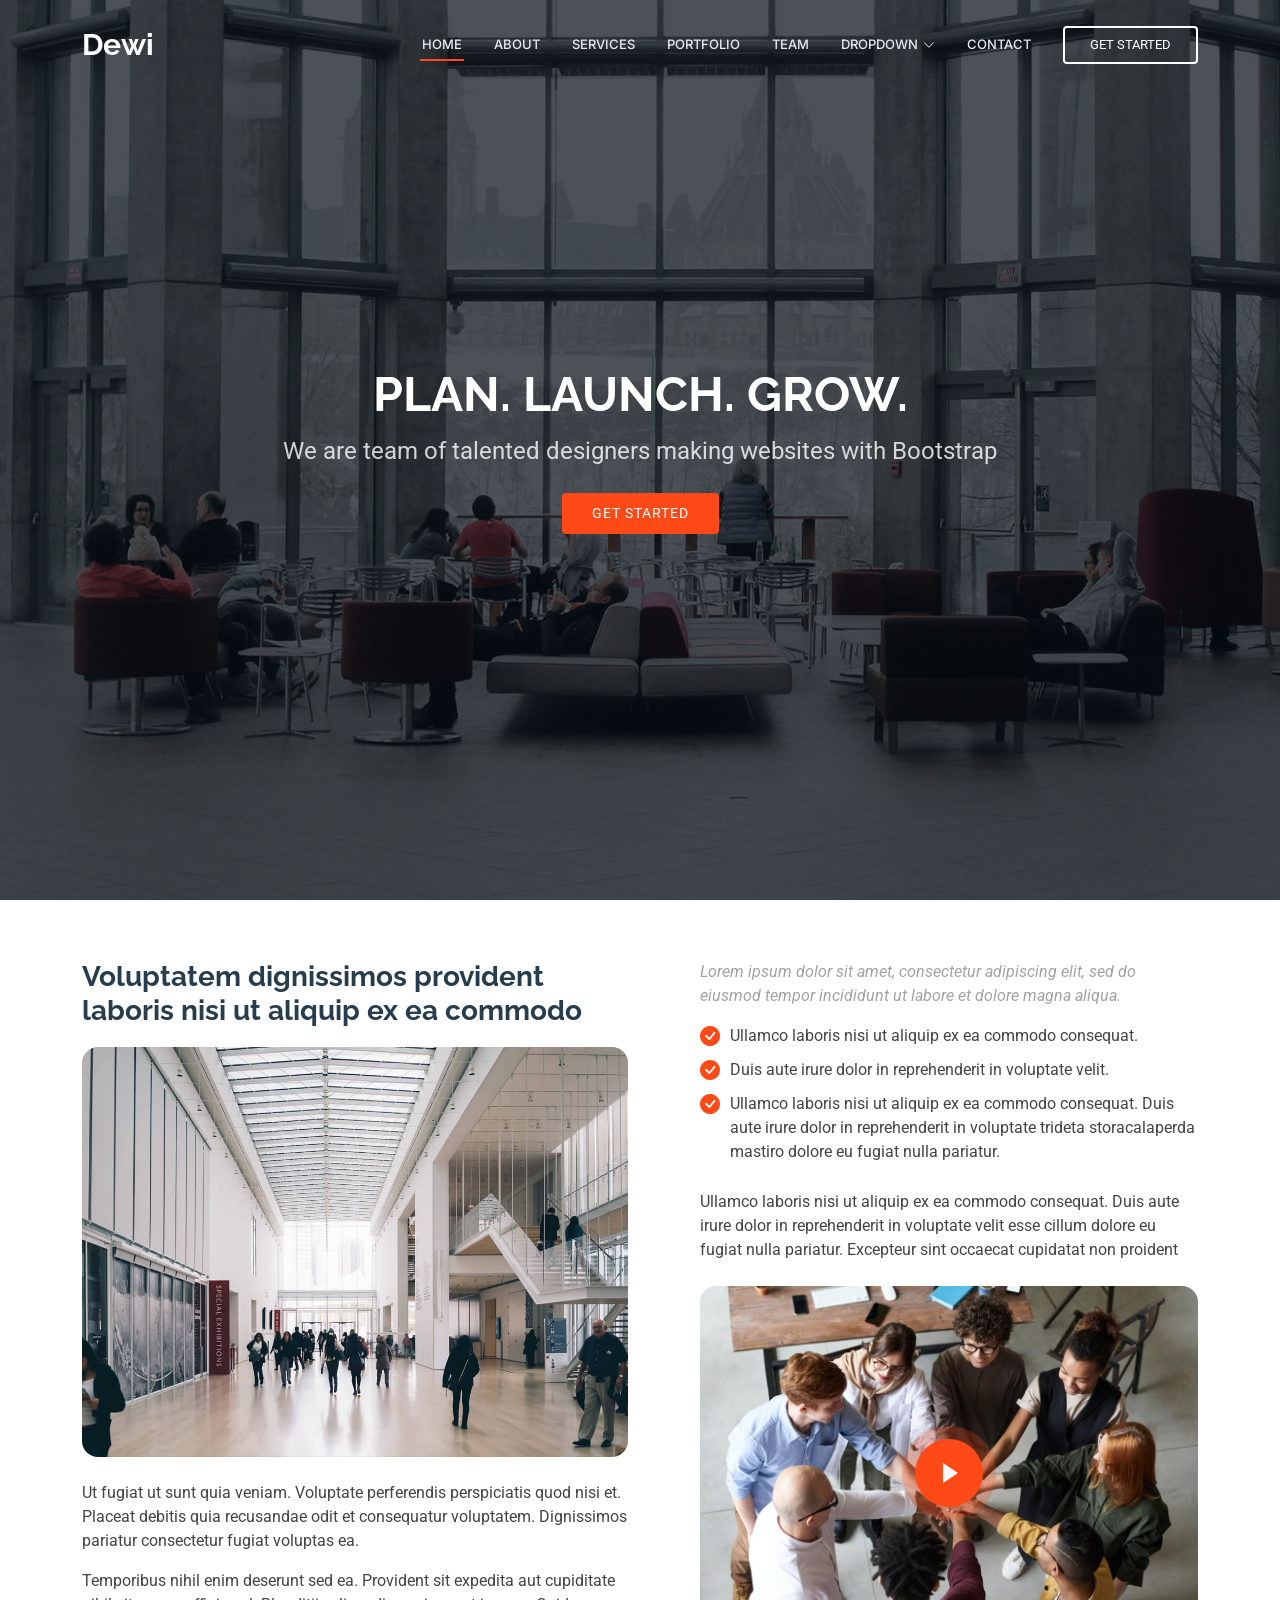
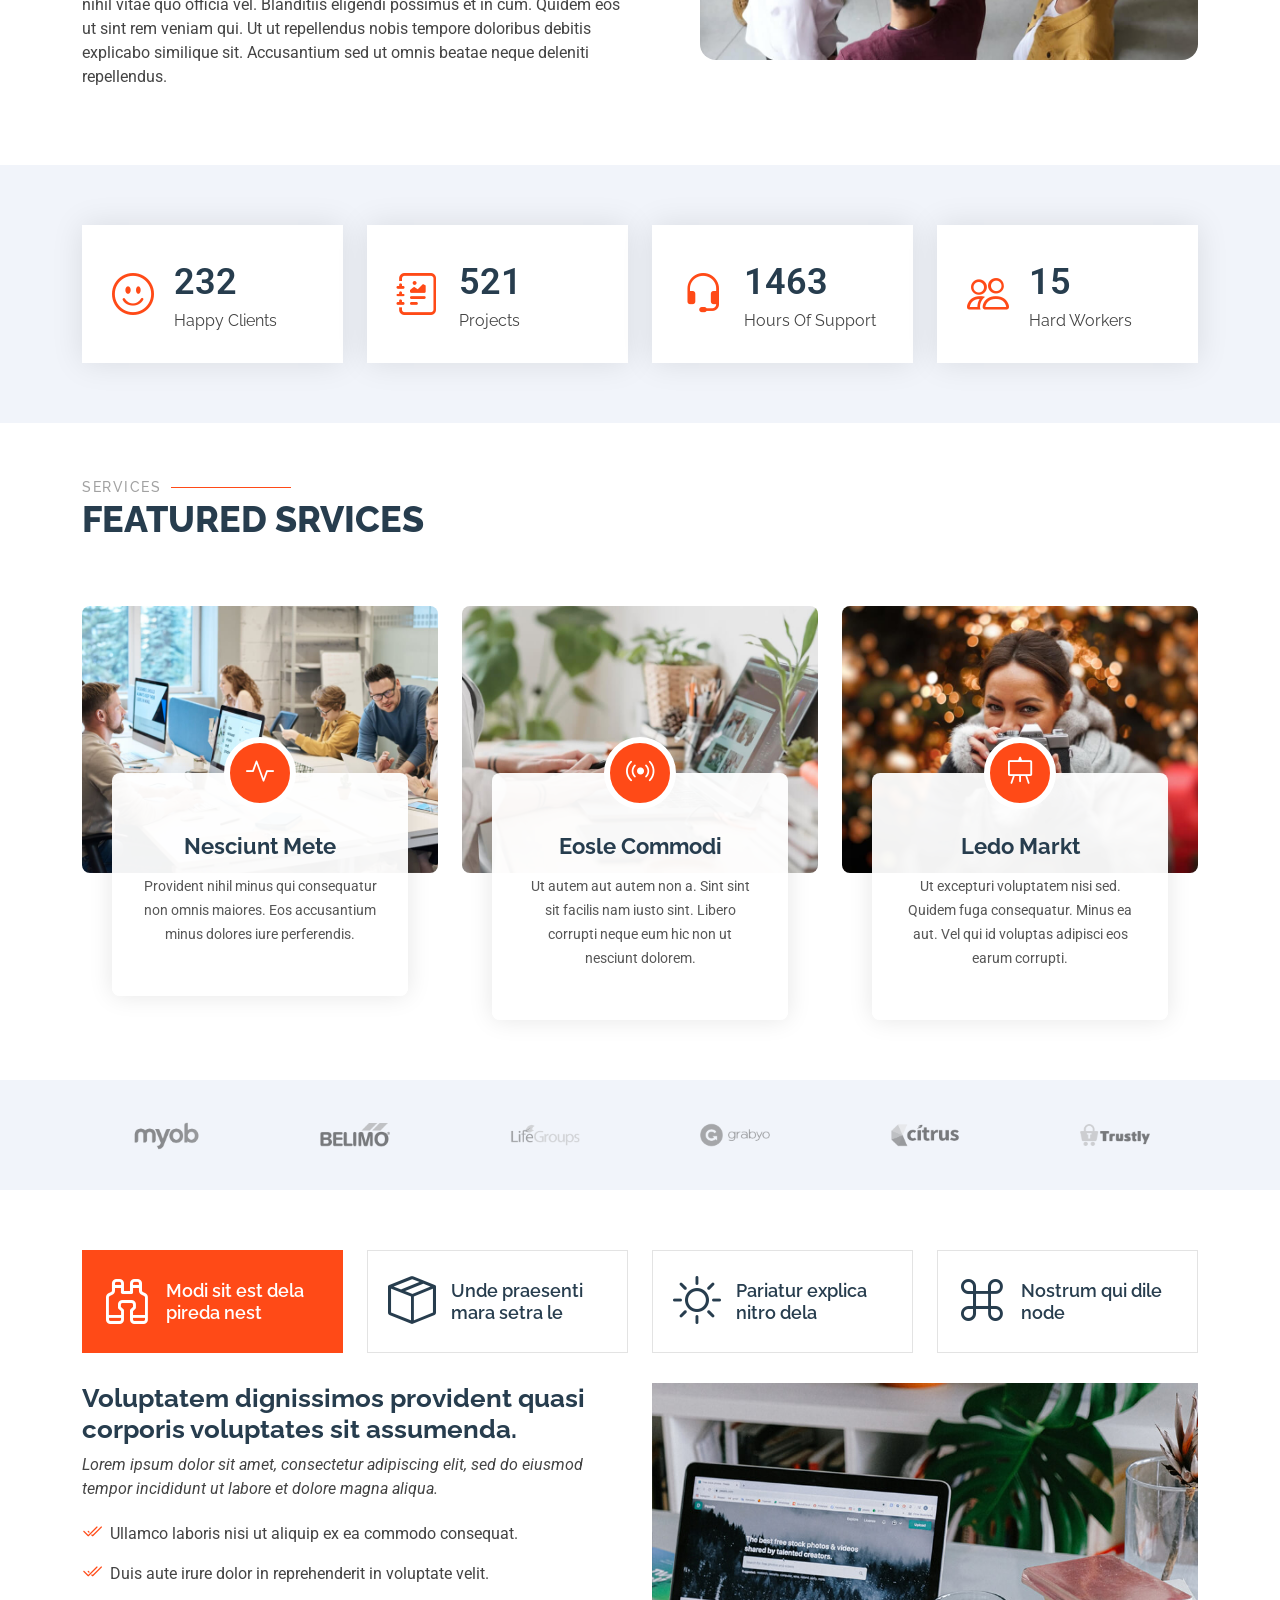
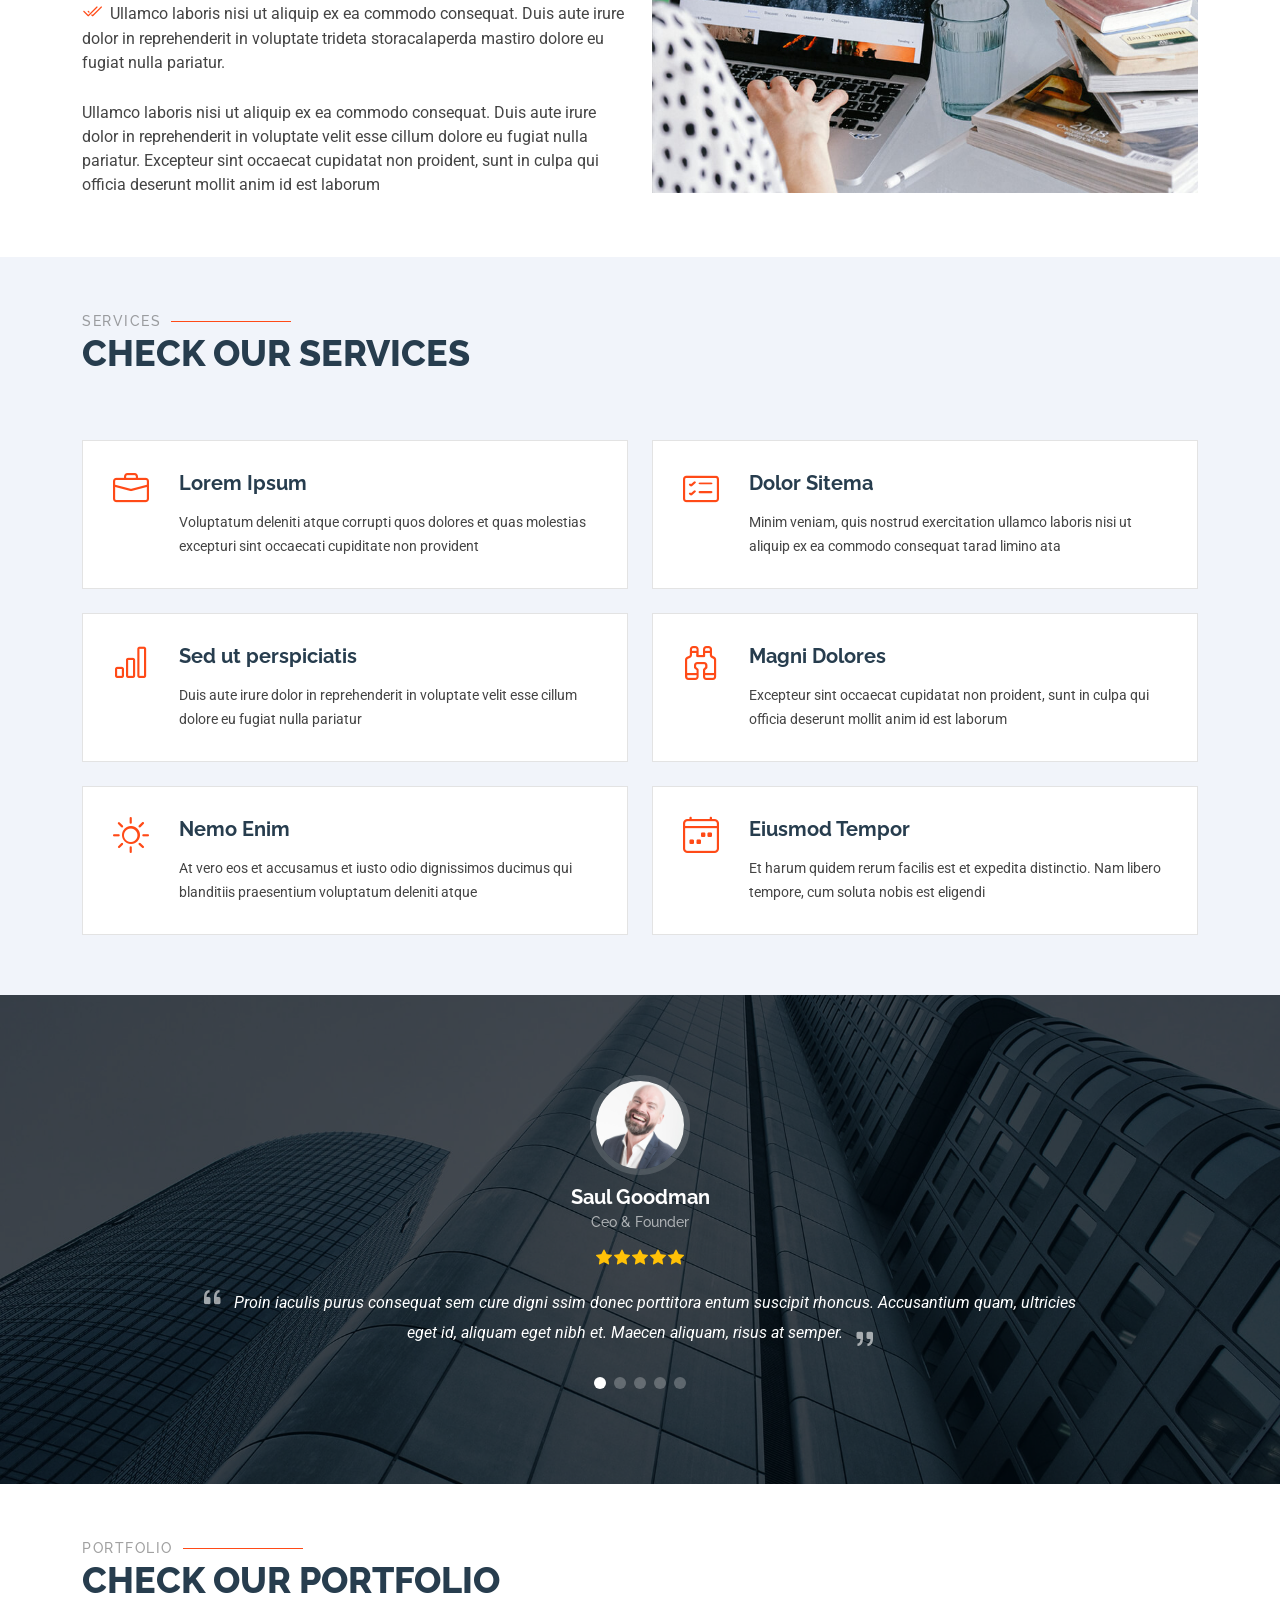
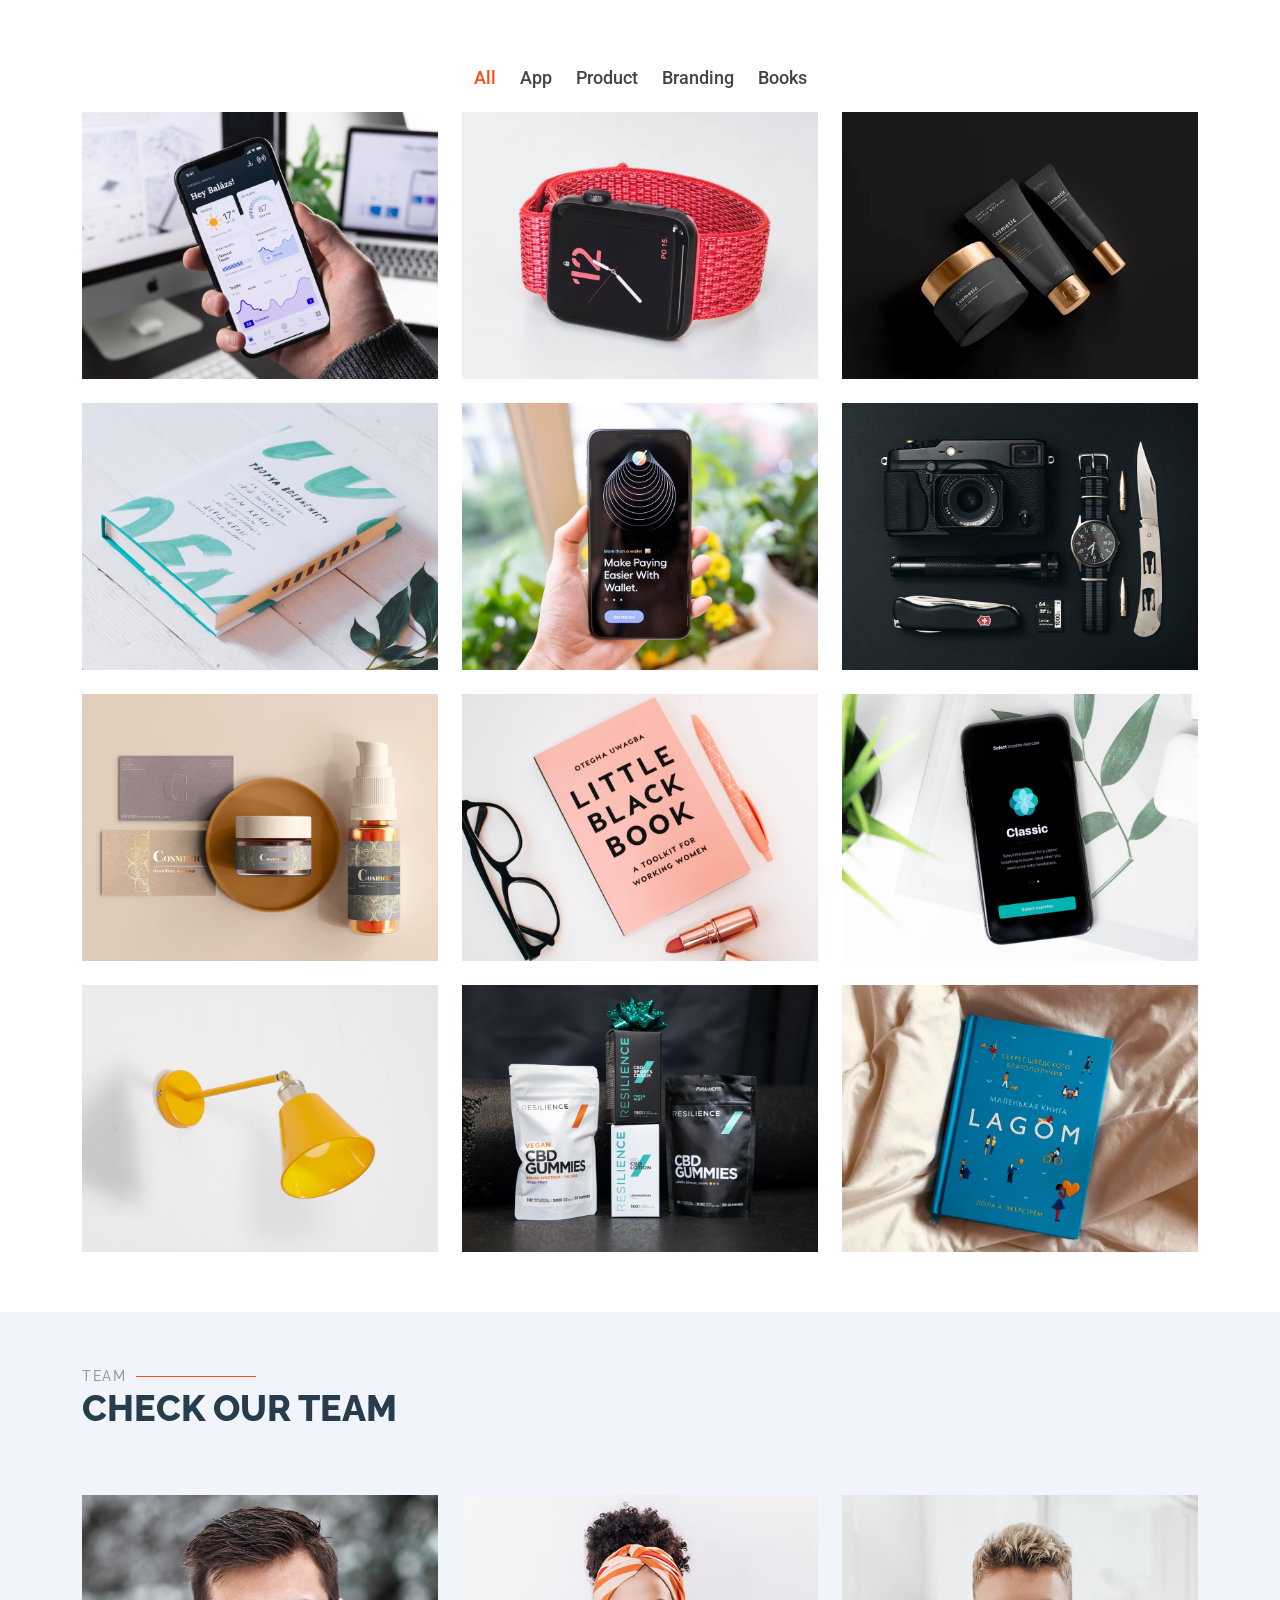
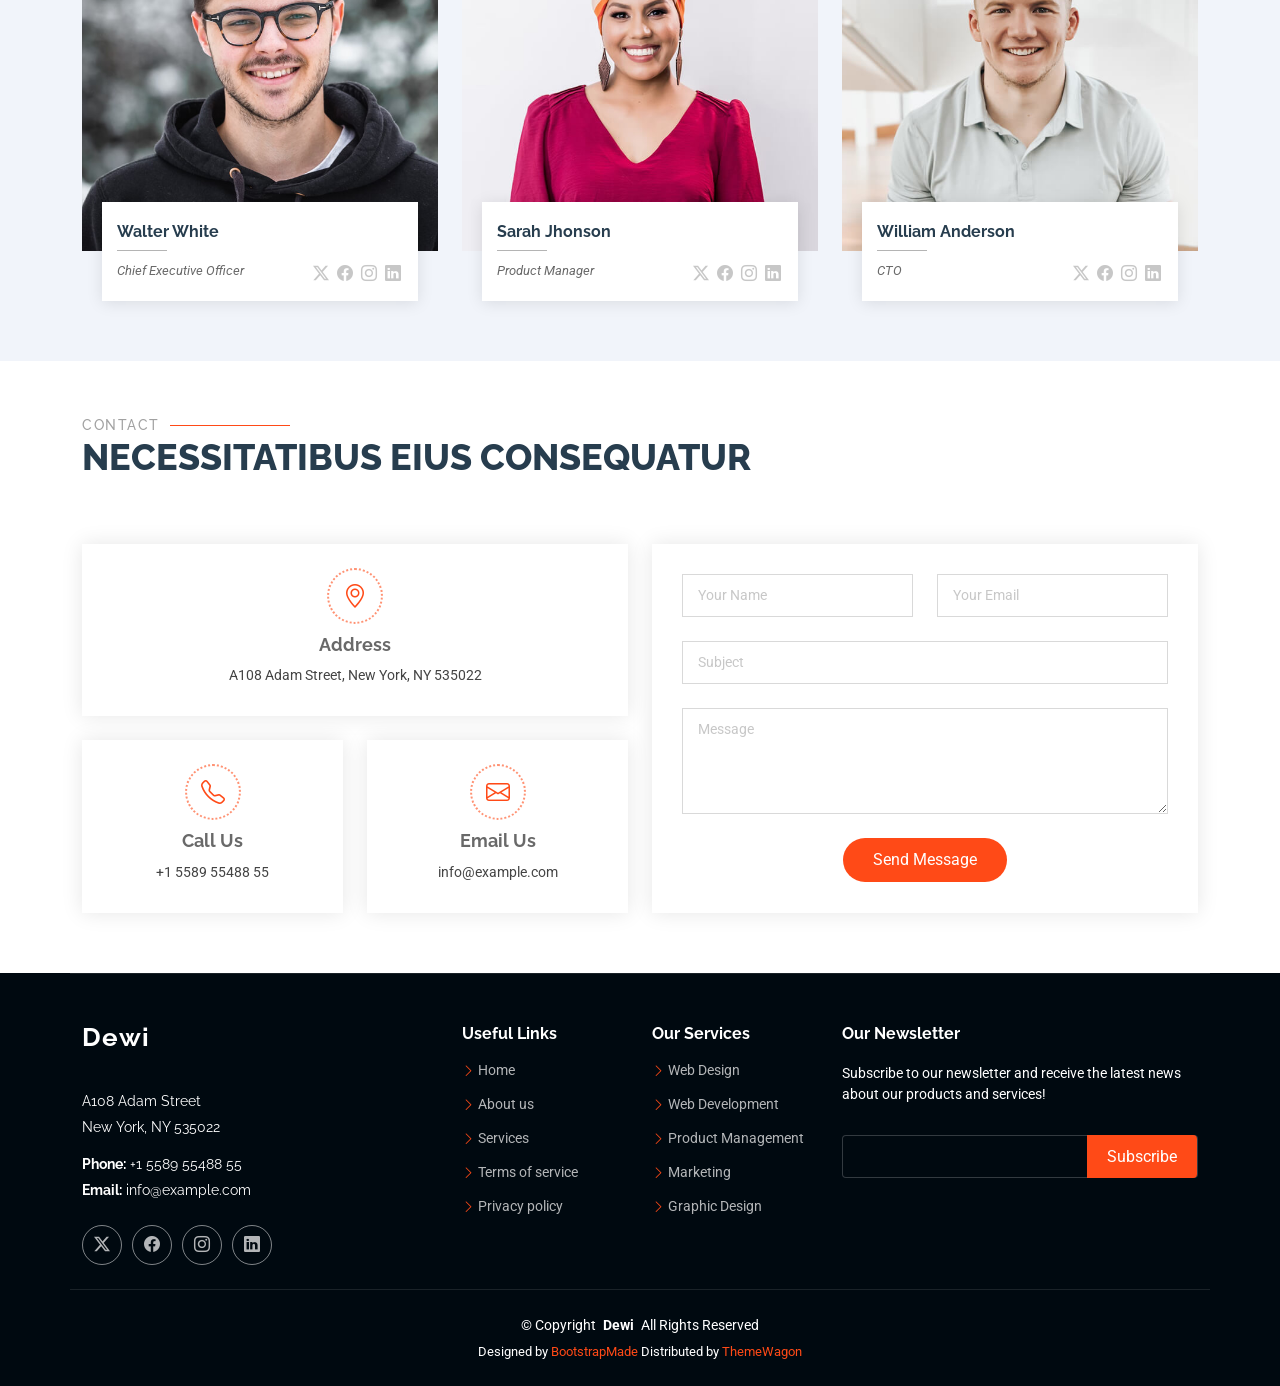
==== commit c58af41a: "modify: modified index.html" ====
--- a/index.html
+++ b/index.html
@@ -93,7 +93,6 @@
         <p data-aos="fade-up" data-aos-delay="200">We are team of talented designers making websites with Bootstrap</p>
         <div class="d-flex mt-4" data-aos="fade-up" data-aos-delay="300">
           <a href="#about" class="btn-get-started">Get Started</a>
-          <a href="https://www.youtube.com/watch?v=Y7f98aduVJ8" class="glightbox btn-watch-video d-flex align-items-center"><i class="bi bi-play-circle"></i><span>Watch Video</span></a>
         </div>
       </div>
 
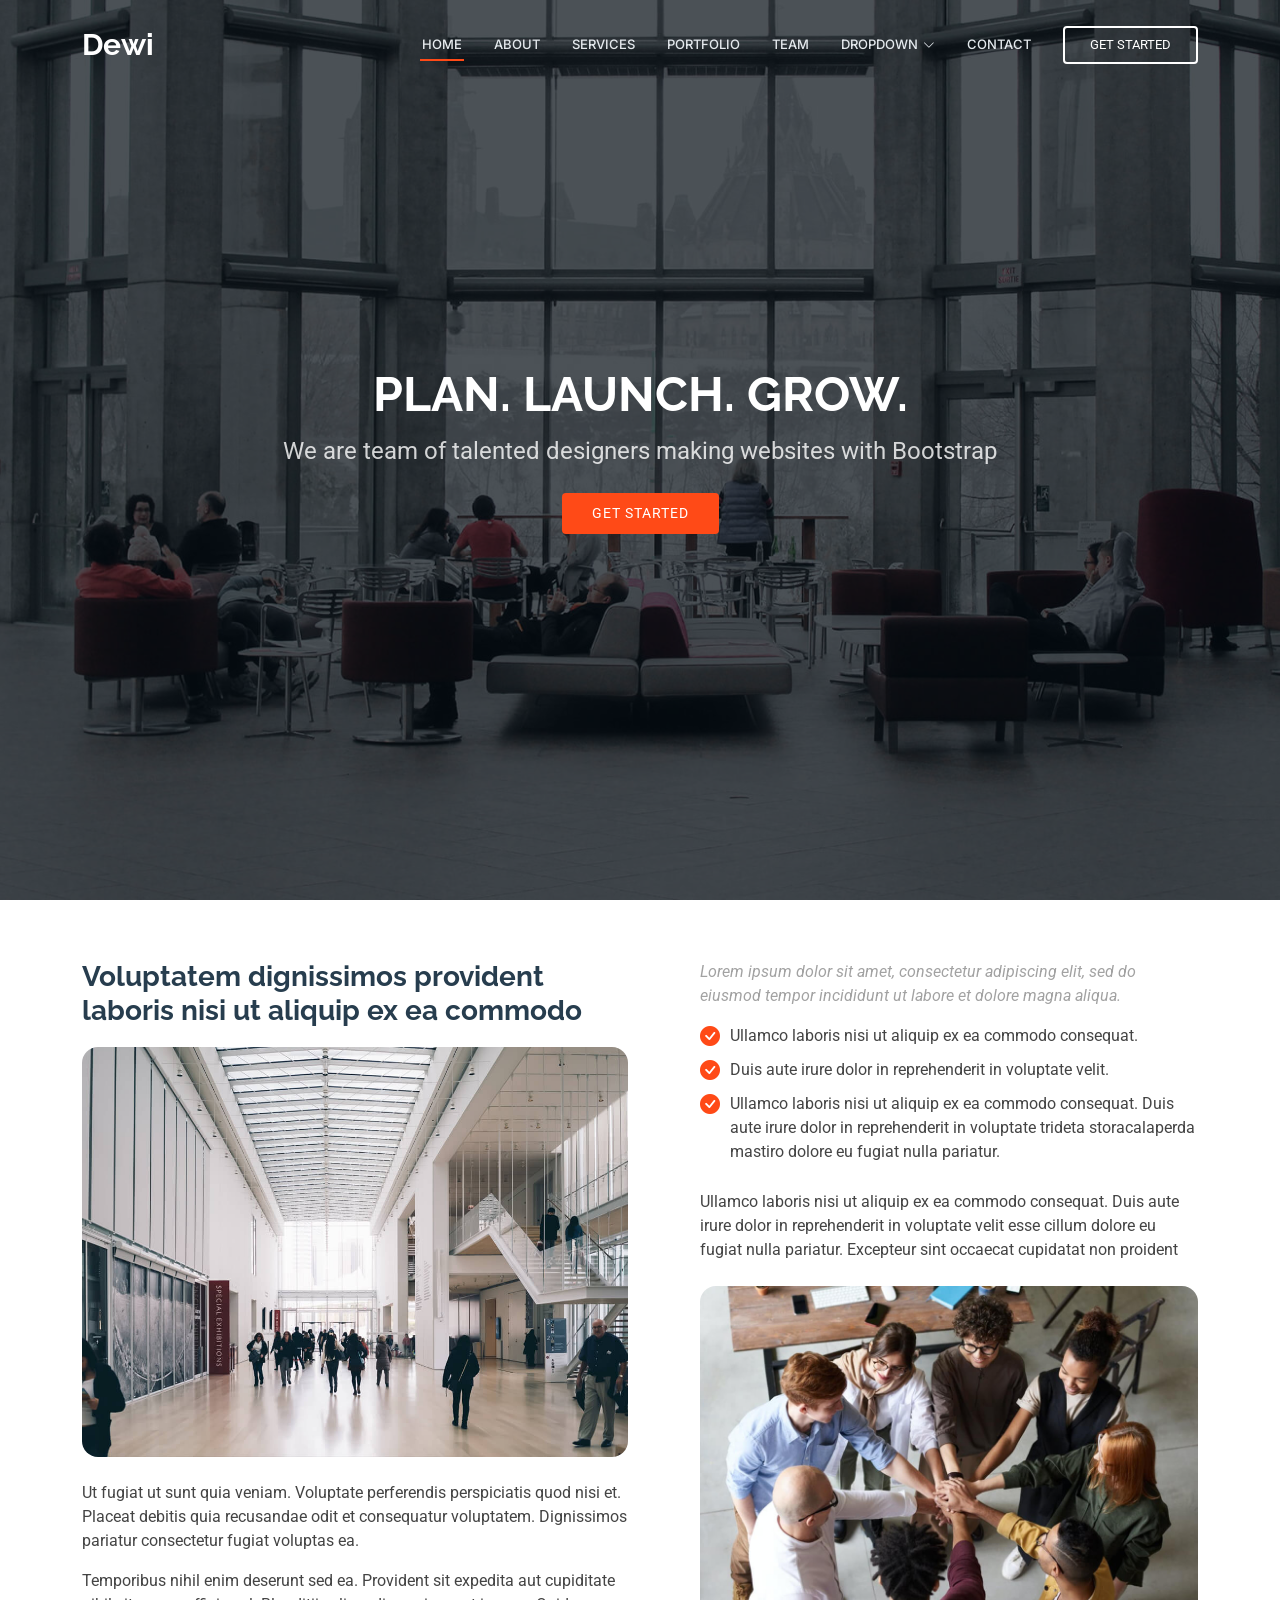
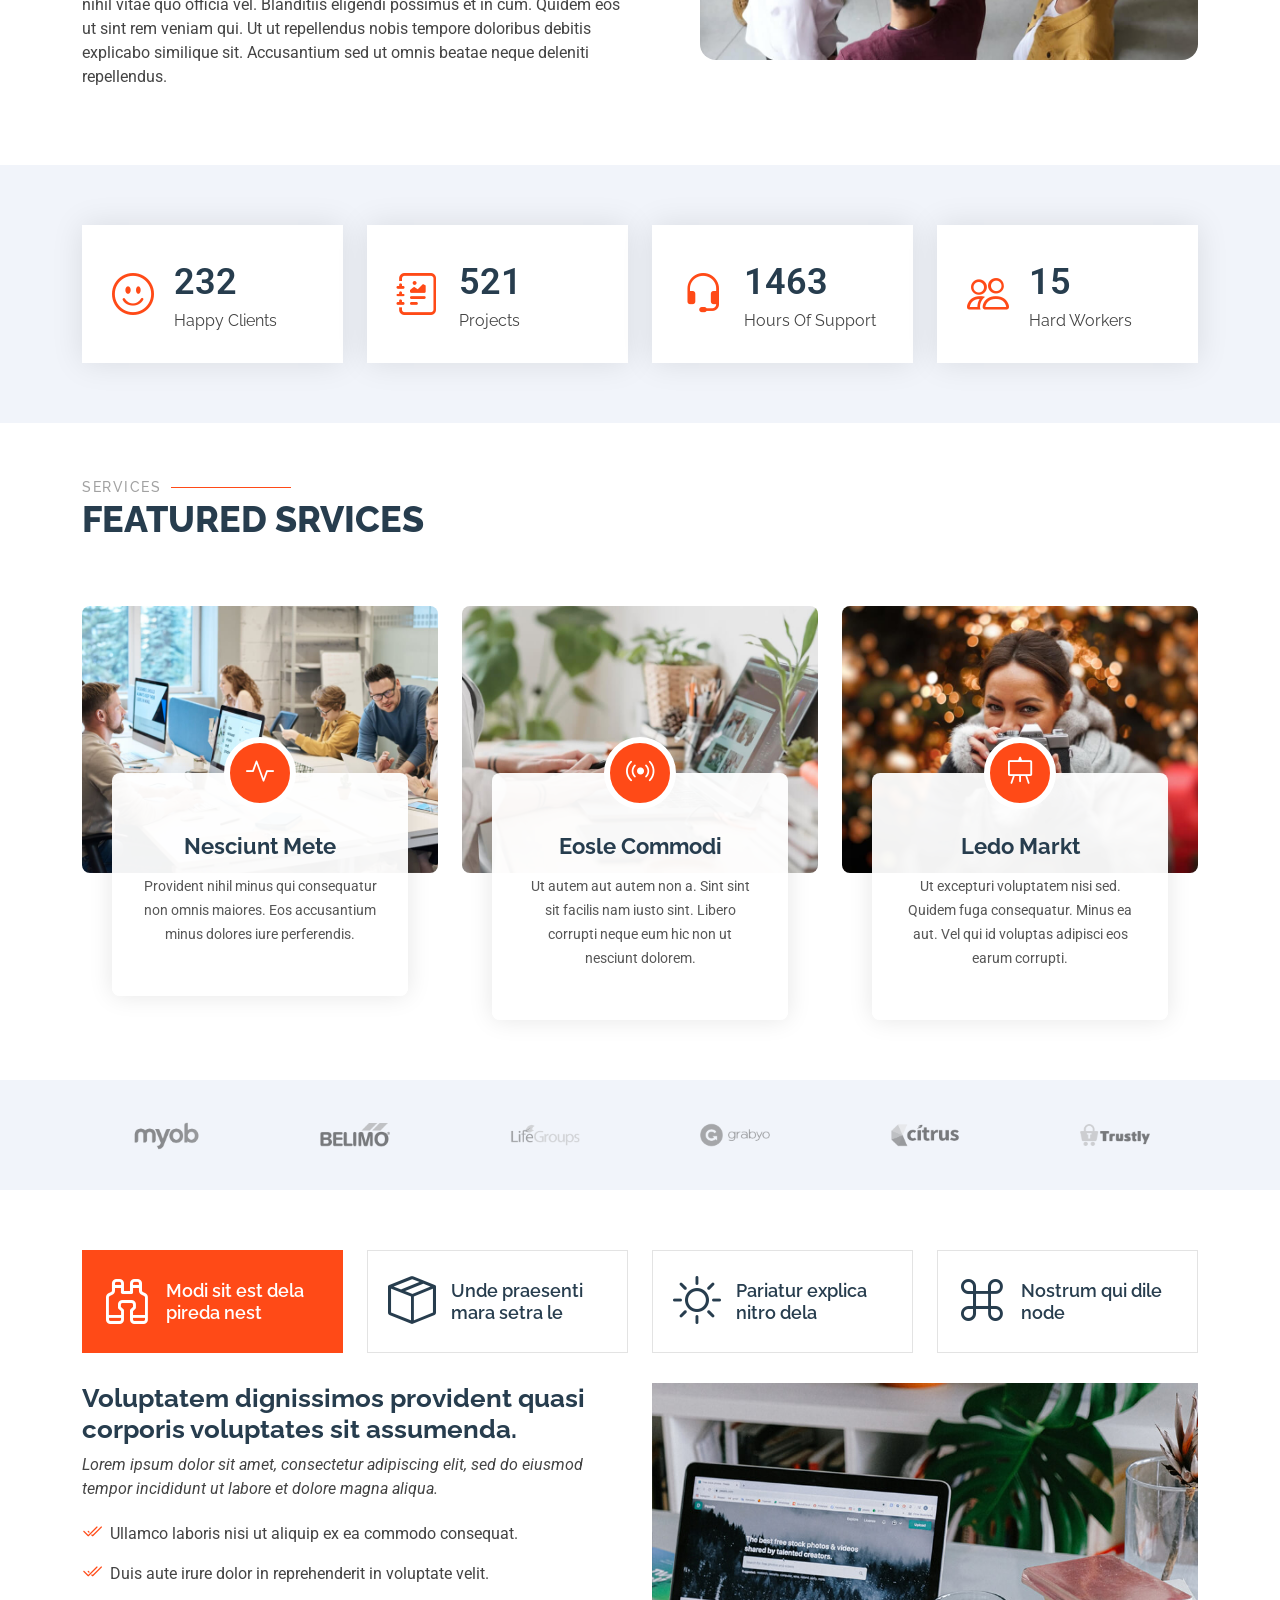
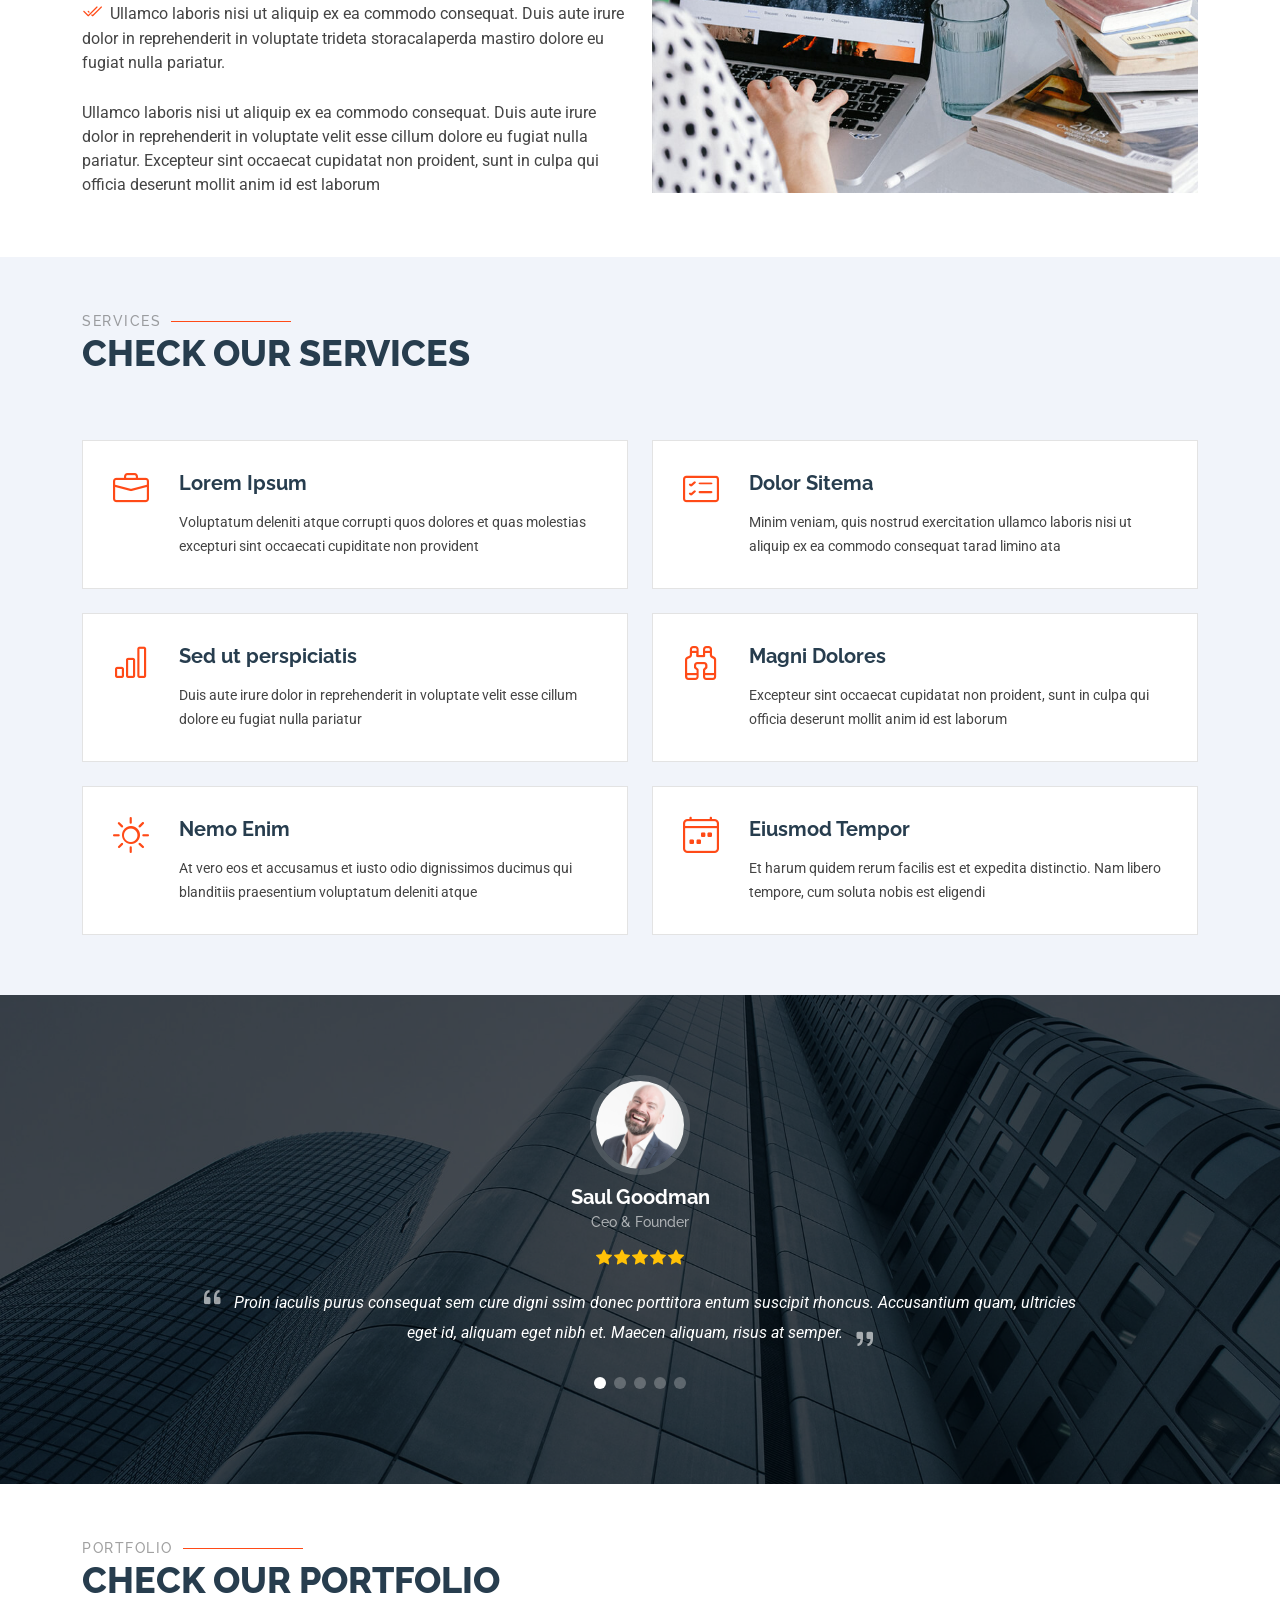
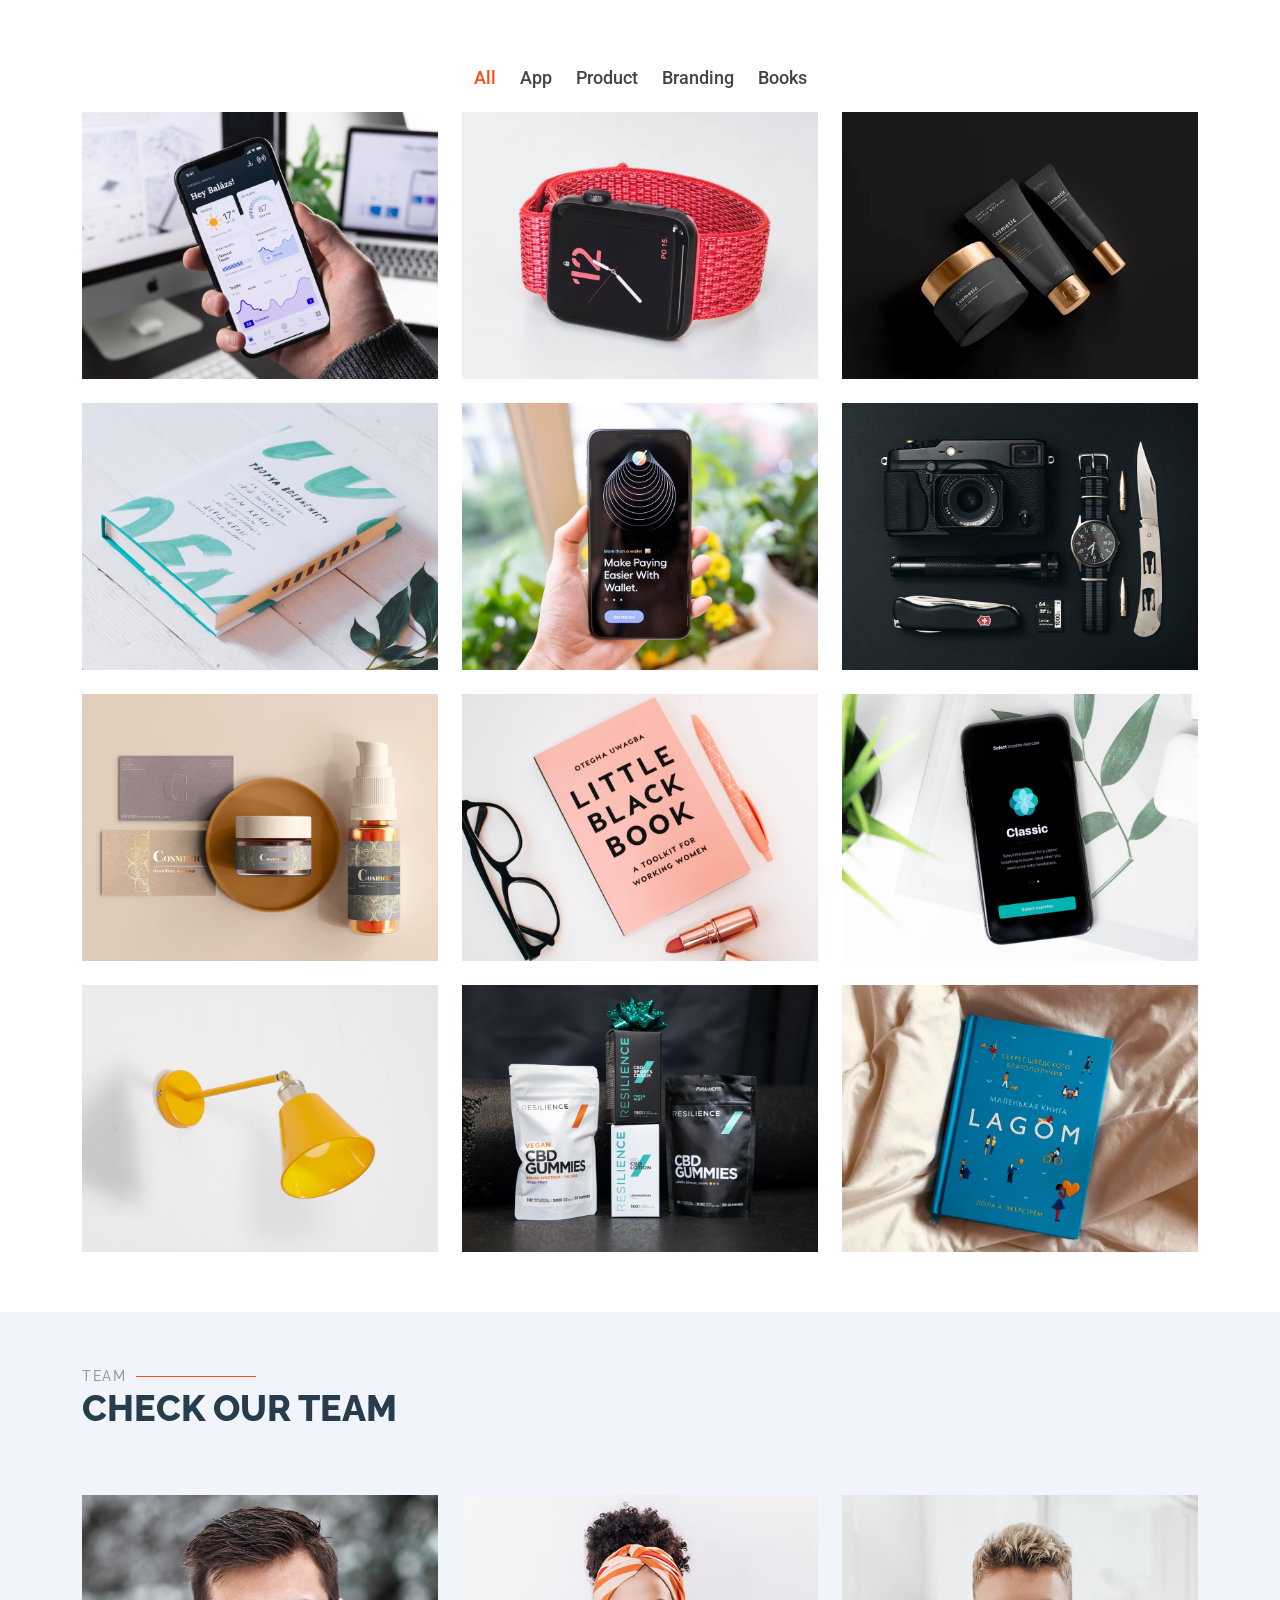
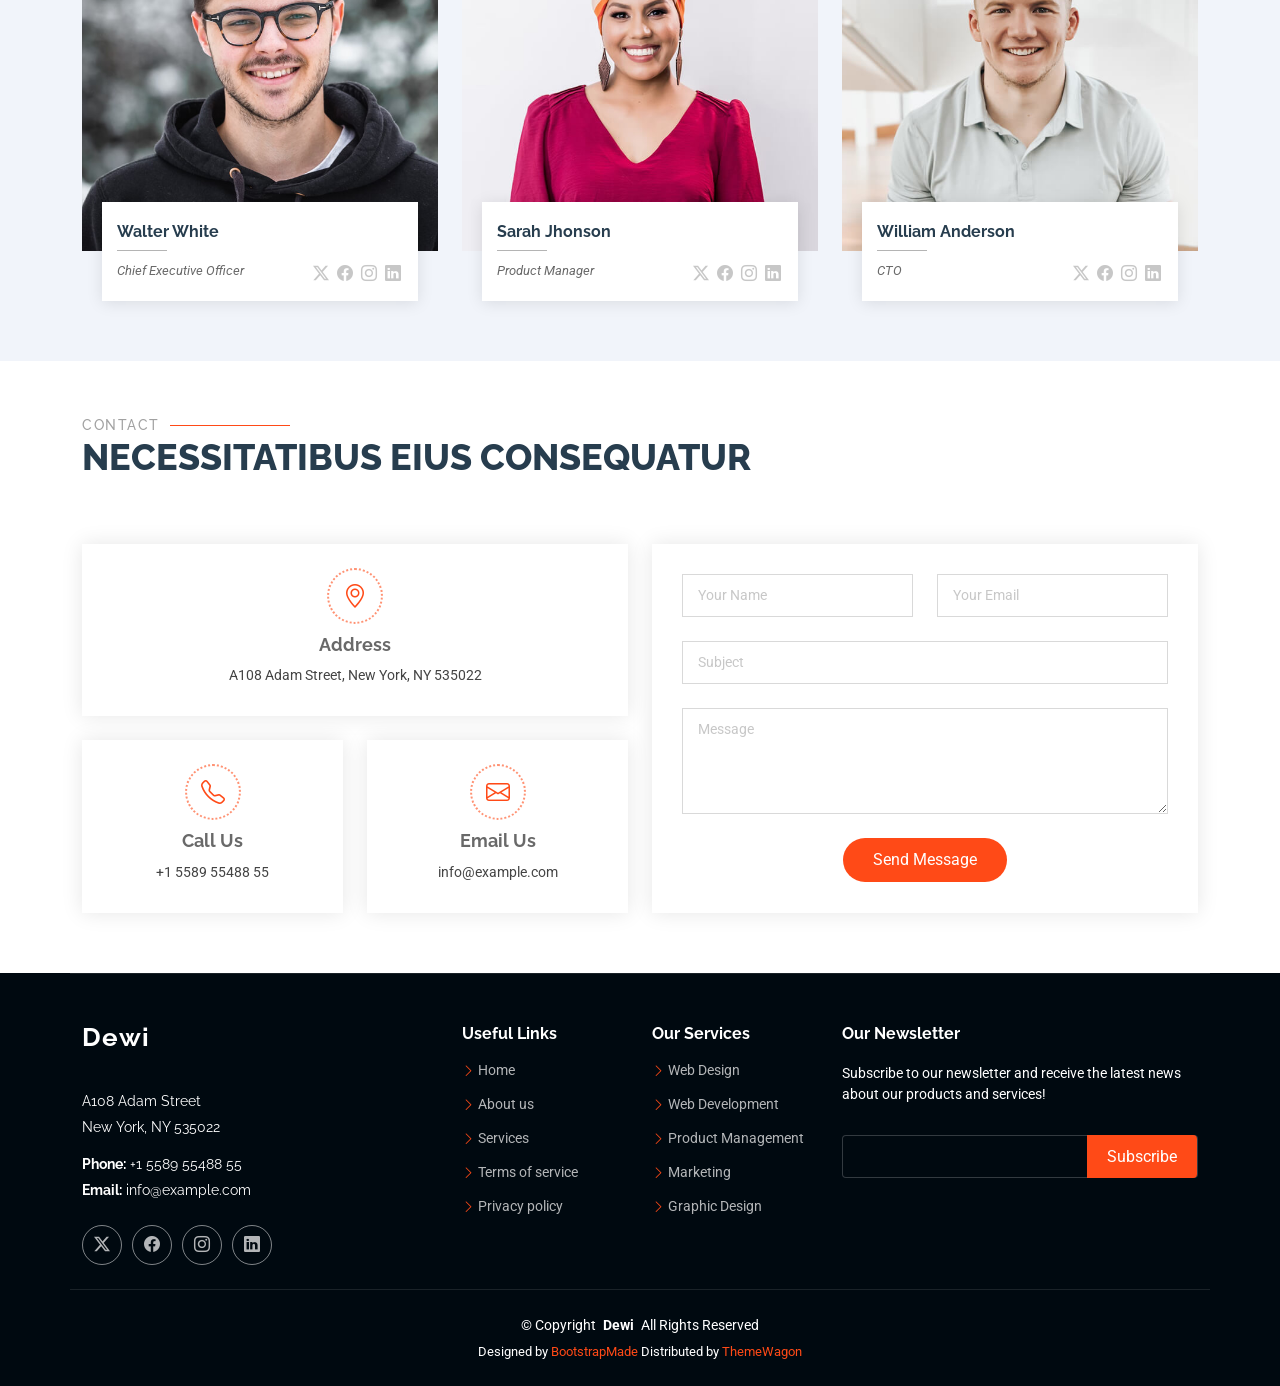
==== commit 5761b48a: "modify: changed index.html" ====
--- a/index.html
+++ b/index.html
@@ -128,7 +128,6 @@
 
               <div class="position-relative mt-4">
                 <img src="assets/img/about-2.jpg" class="img-fluid rounded-4" alt="">
-                <a href="https://www.youtube.com/watch?v=Y7f98aduVJ8" class="glightbox pulsating-play-btn"></a>
               </div>
             </div>
           </div>
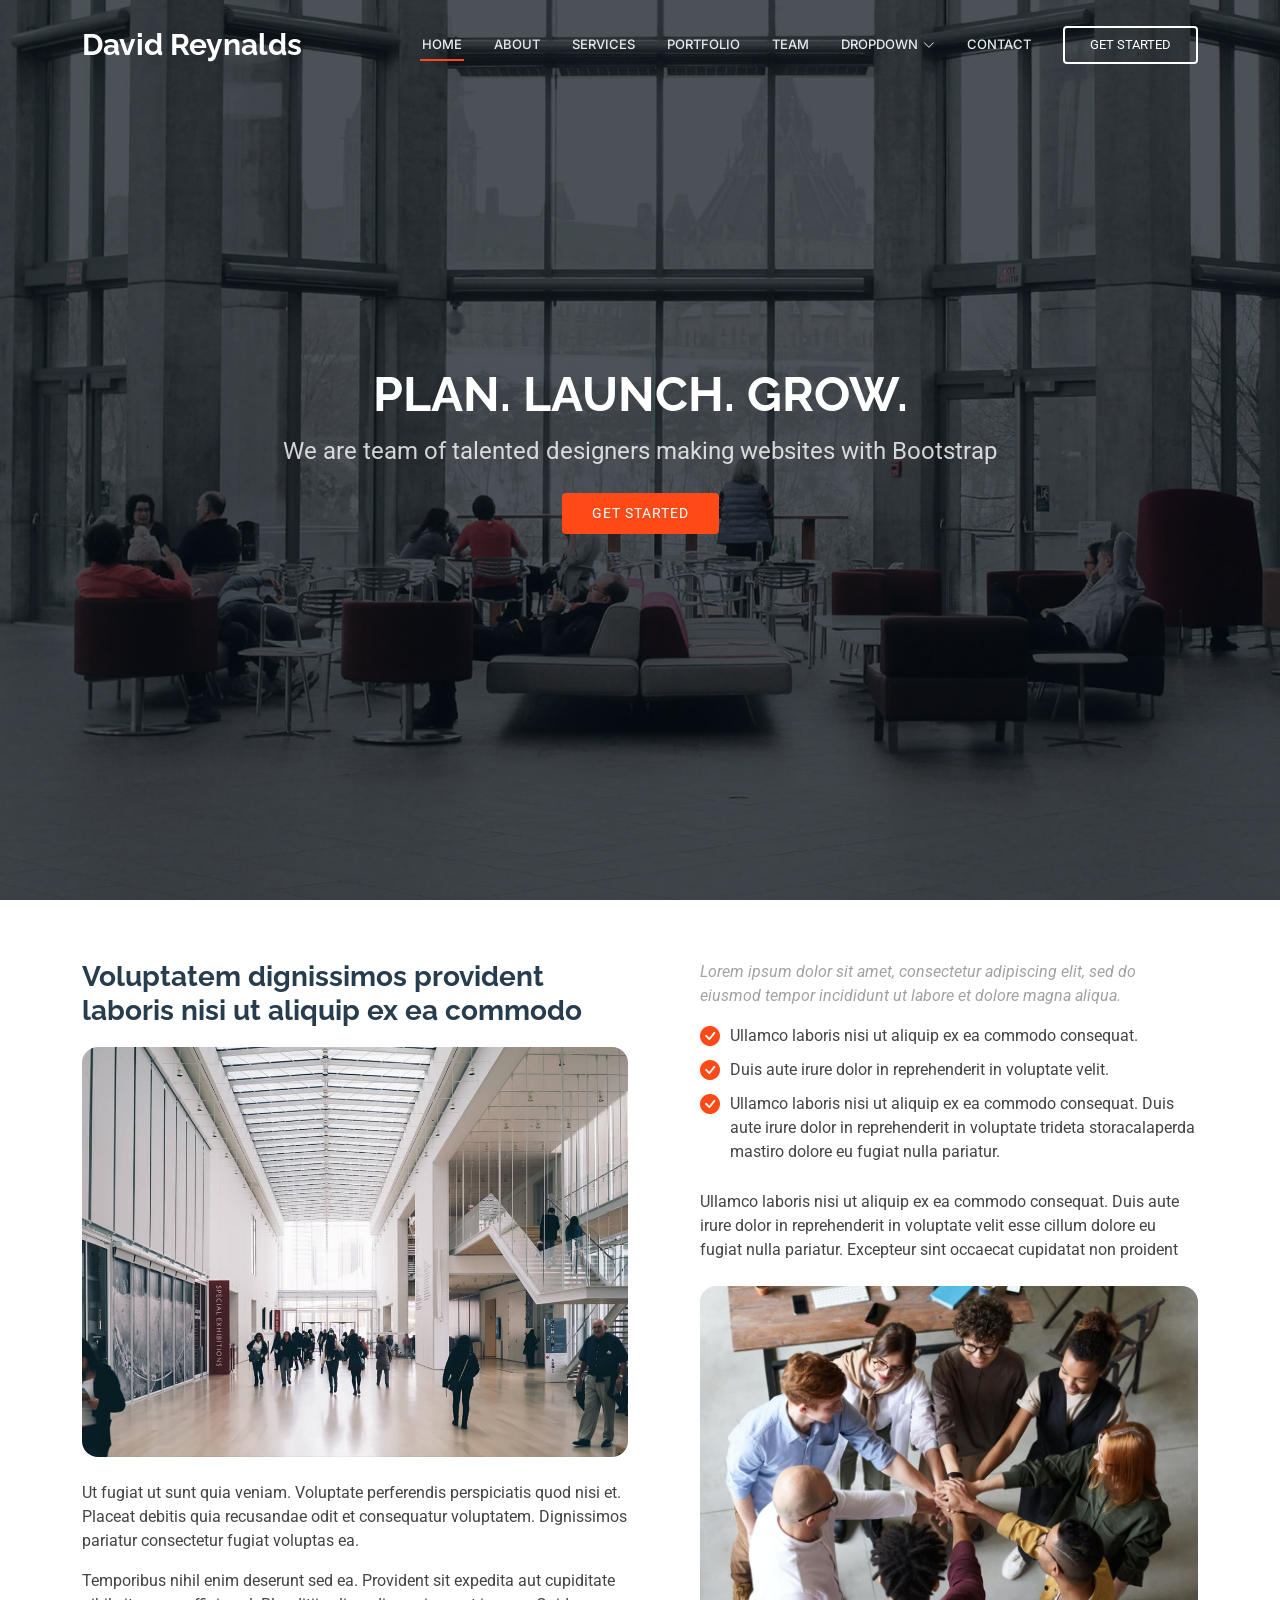
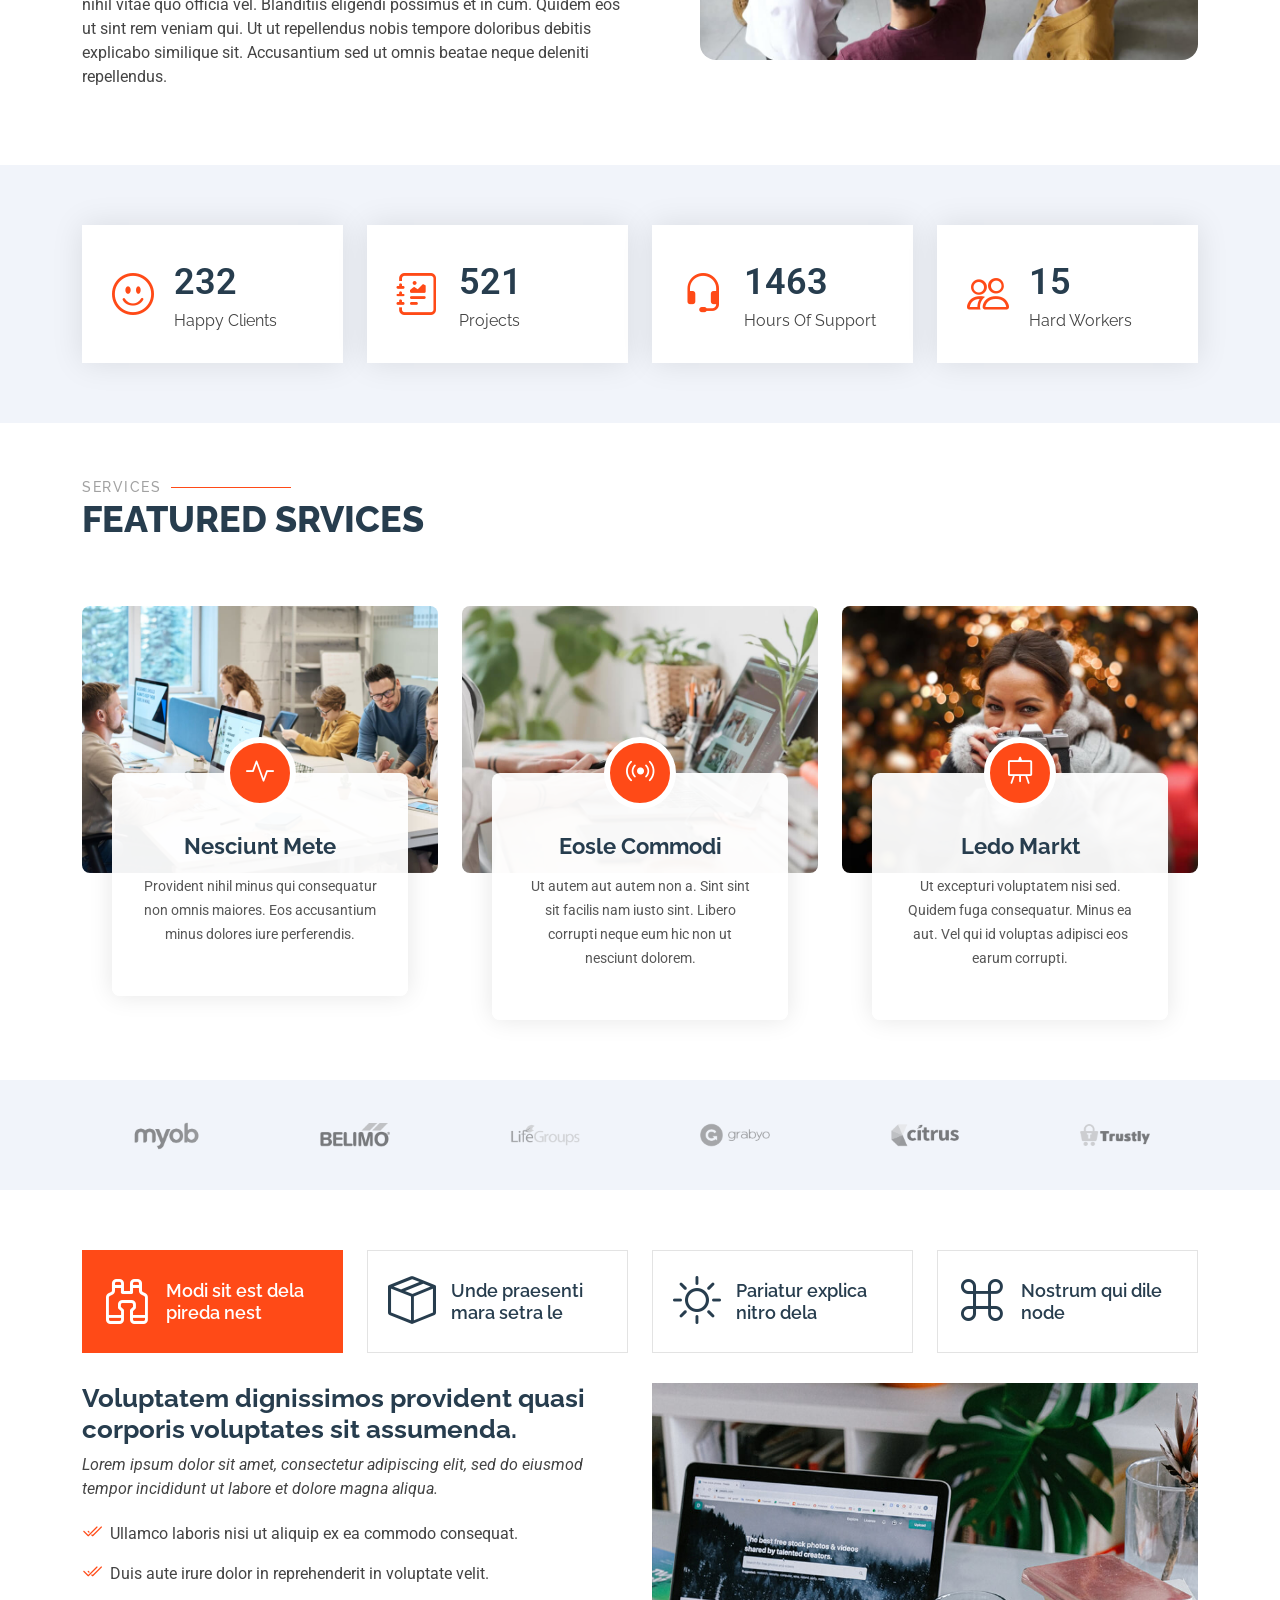
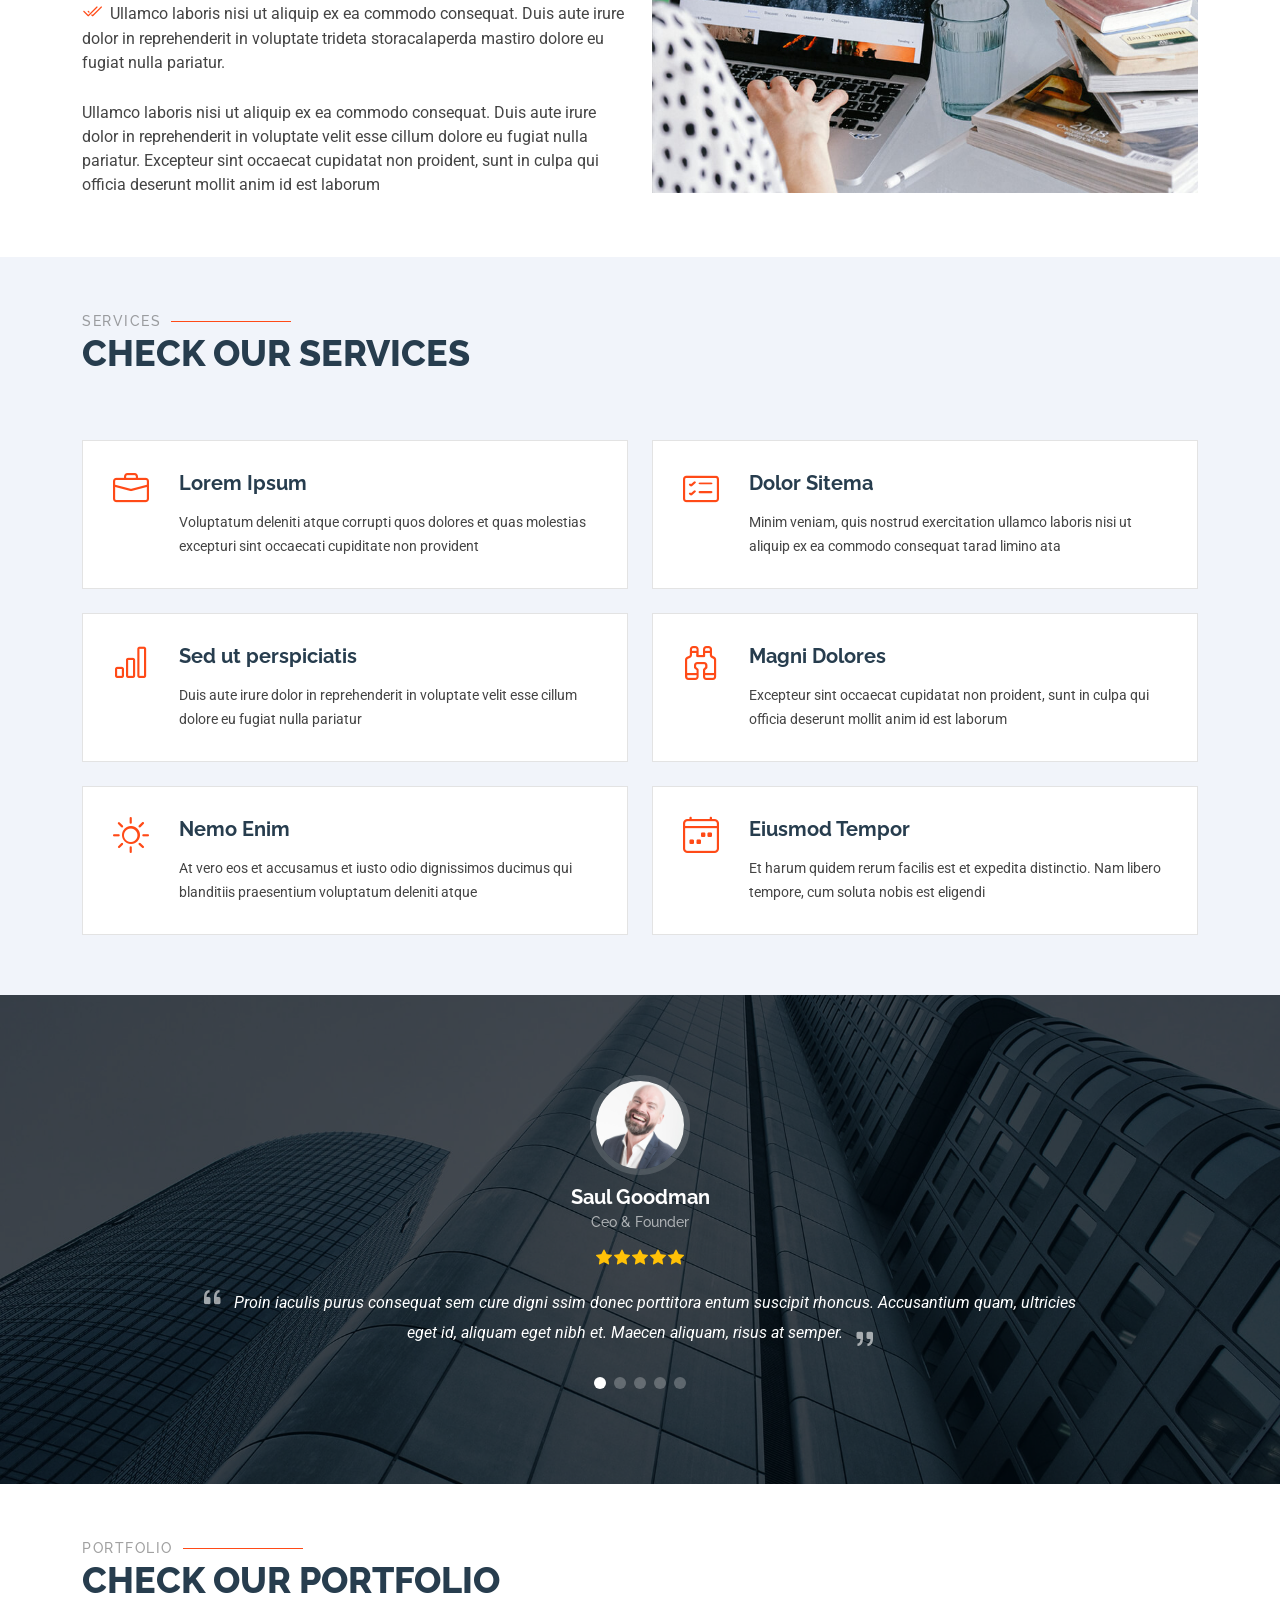
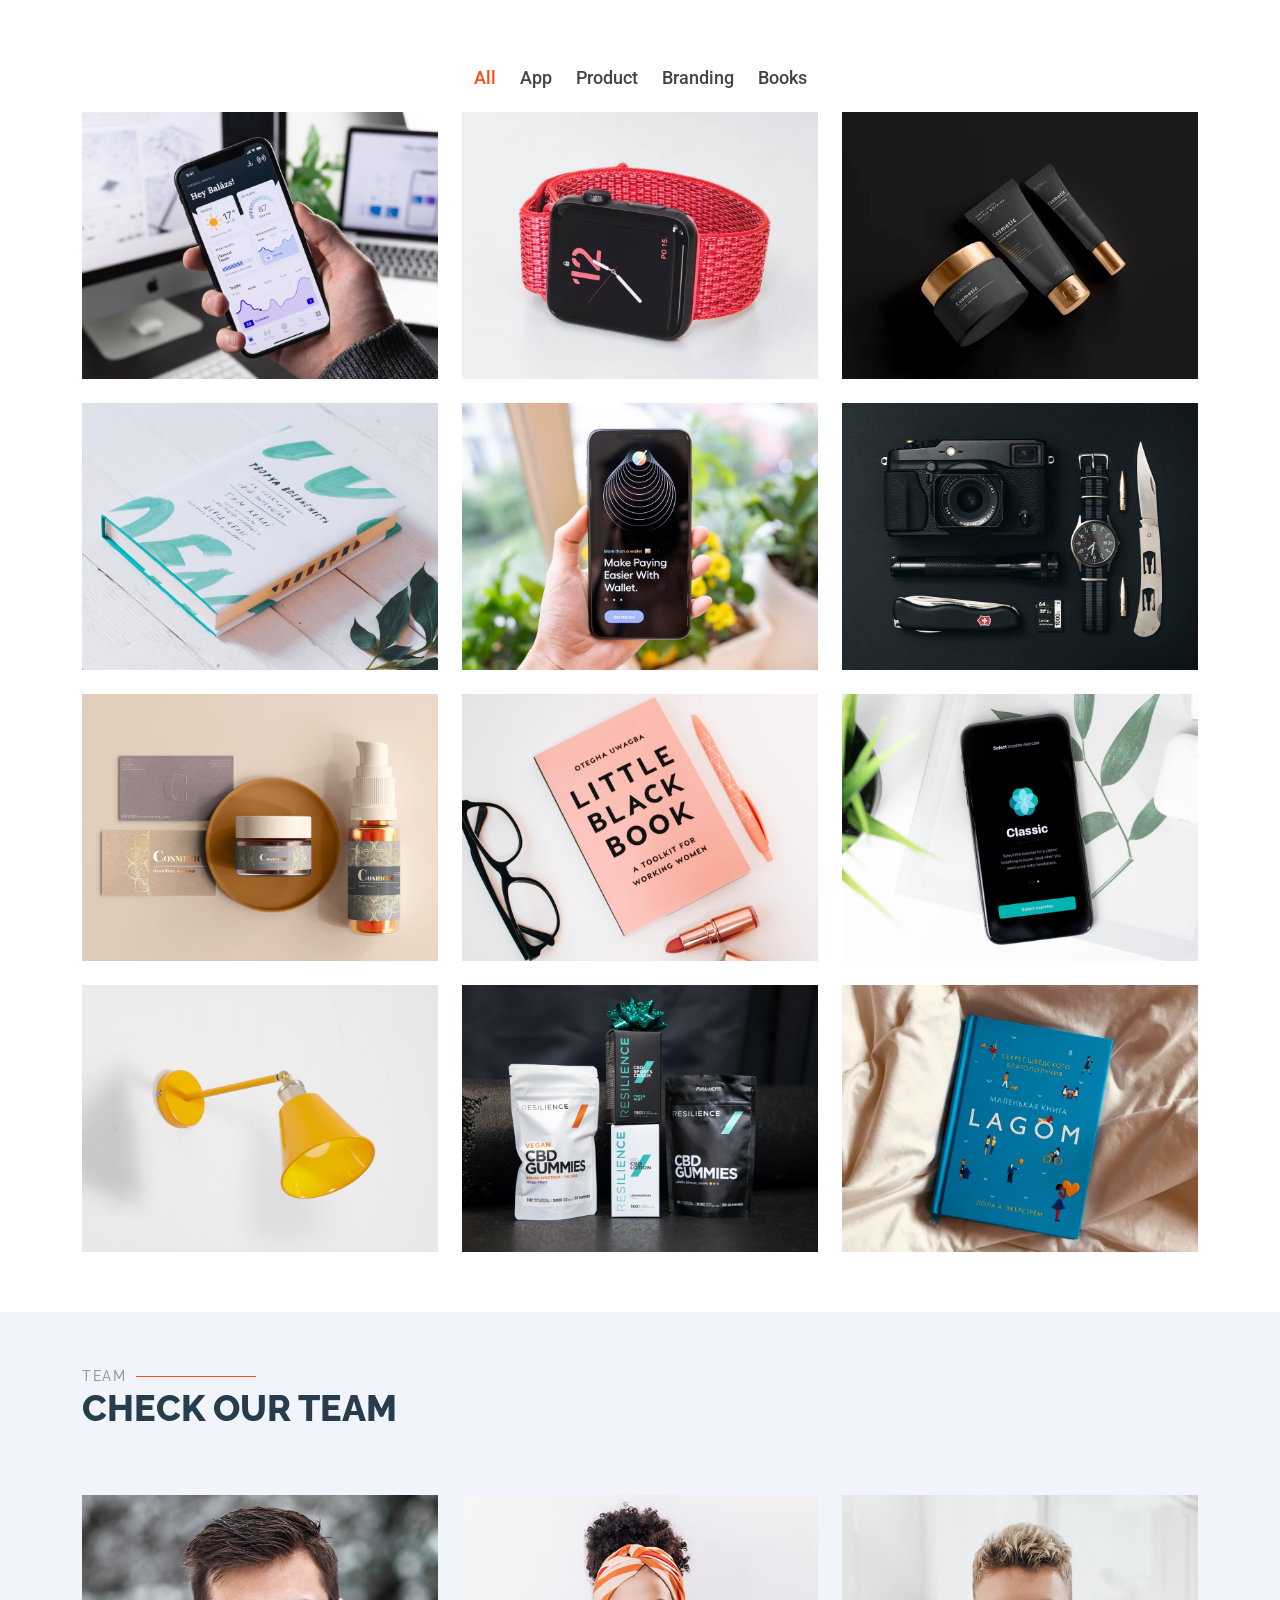
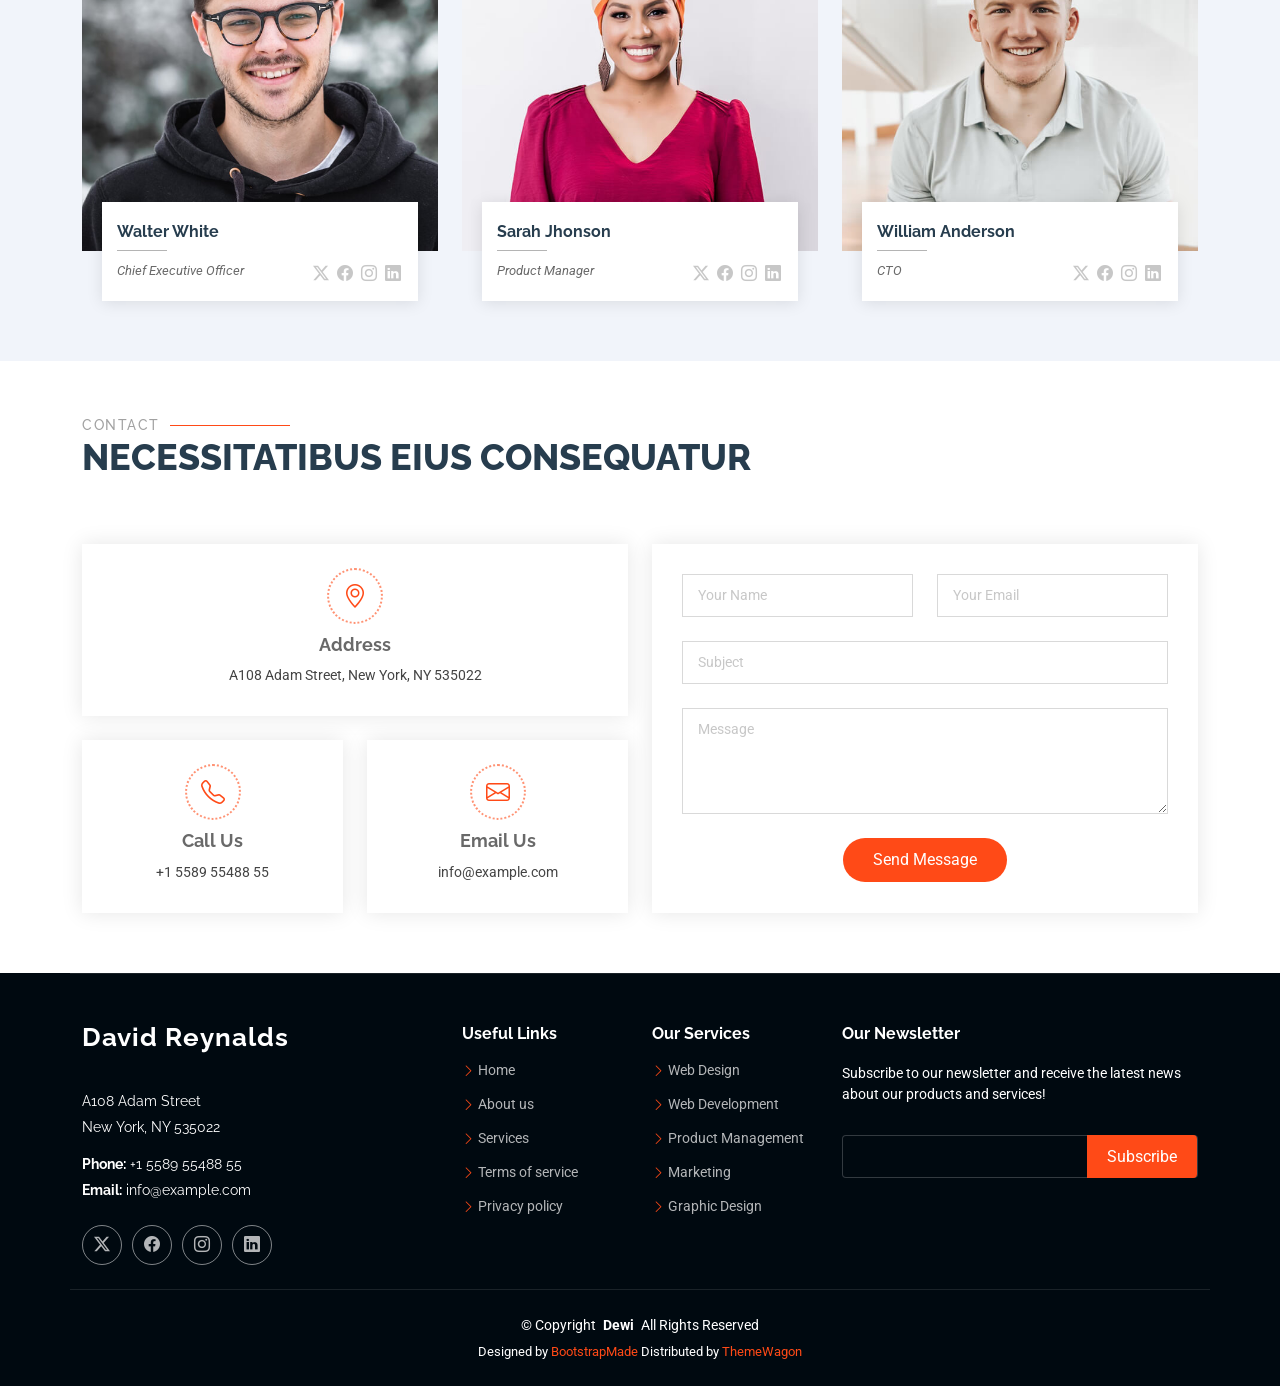
==== commit 8230fb24: "modify: author changed index.html" ====
--- a/index.html
+++ b/index.html
@@ -1,1051 +1,1770 @@
 <!DOCTYPE html>
 <html lang="en">
-
-<head>
-  <meta charset="utf-8">
-  <meta content="width=device-width, initial-scale=1.0" name="viewport">
-  <title>Index - Dewi Bootstrap Template</title>
-  <meta name="description" content="">
-  <meta name="keywords" content="">
-
-  <!-- Favicons -->
-  <link href="assets/img/favicon.png" rel="icon">
-  <link href="assets/img/apple-touch-icon.png" rel="apple-touch-icon">
-
-  <!-- Fonts -->
-  <link href="https://fonts.googleapis.com" rel="preconnect">
-  <link href="https://fonts.gstatic.com" rel="preconnect" crossorigin>
-  <link href="https://fonts.googleapis.com/css2?family=Roboto:ital,wght@0,100;0,300;0,400;0,500;0,700;0,900;1,100;1,300;1,400;1,500;1,700;1,900&family=Raleway:ital,wght@0,100;0,200;0,300;0,400;0,500;0,600;0,700;0,800;0,900;1,100;1,200;1,300;1,400;1,500;1,600;1,700;1,800;1,900&family=Inter:wght@100;200;300;400;500;600;700;800;900&display=swap" rel="stylesheet">
-
-  <!-- Vendor CSS Files -->
-  <link href="assets/vendor/bootstrap/css/bootstrap.min.css" rel="stylesheet">
-  <link href="assets/vendor/bootstrap-icons/bootstrap-icons.css" rel="stylesheet">
-  <link href="assets/vendor/aos/aos.css" rel="stylesheet">
-  <link href="assets/vendor/glightbox/css/glightbox.min.css" rel="stylesheet">
-  <link href="assets/vendor/swiper/swiper-bundle.min.css" rel="stylesheet">
-
-  <!-- Main CSS File -->
-  <link href="assets/css/main.css" rel="stylesheet">
-
-  <!-- =======================================================
+  <head>
+    <meta charset="utf-8" />
+    <meta content="width=device-width, initial-scale=1.0" name="viewport" />
+    <title>Index - Dewi Bootstrap Template</title>
+    <meta name="description" content="" />
+    <meta name="keywords" content="" />
+
+    <!-- Favicons -->
+    <link href="assets/img/favicon.png" rel="icon" />
+    <link href="assets/img/apple-touch-icon.png" rel="apple-touch-icon" />
+
+    <!-- Fonts -->
+    <link href="https://fonts.googleapis.com" rel="preconnect" />
+    <link href="https://fonts.gstatic.com" rel="preconnect" crossorigin />
+    <link
+      href="https://fonts.googleapis.com/css2?family=Roboto:ital,wght@0,100;0,300;0,400;0,500;0,700;0,900;1,100;1,300;1,400;1,500;1,700;1,900&family=Raleway:ital,wght@0,100;0,200;0,300;0,400;0,500;0,600;0,700;0,800;0,900;1,100;1,200;1,300;1,400;1,500;1,600;1,700;1,800;1,900&family=Inter:wght@100;200;300;400;500;600;700;800;900&display=swap"
+      rel="stylesheet"
+    />
+
+    <!-- Vendor CSS Files -->
+    <link
+      href="assets/vendor/bootstrap/css/bootstrap.min.css"
+      rel="stylesheet"
+    />
+    <link
+      href="assets/vendor/bootstrap-icons/bootstrap-icons.css"
+      rel="stylesheet"
+    />
+    <link href="assets/vendor/aos/aos.css" rel="stylesheet" />
+    <link
+      href="assets/vendor/glightbox/css/glightbox.min.css"
+      rel="stylesheet"
+    />
+    <link href="assets/vendor/swiper/swiper-bundle.min.css" rel="stylesheet" />
+
+    <!-- Main CSS File -->
+    <link href="assets/css/main.css" rel="stylesheet" />
+
+    <!-- =======================================================
   * Template Name: Dewi
   * Template URL: https://bootstrapmade.com/dewi-free-multi-purpose-html-template/
   * Updated: Aug 07 2024 with Bootstrap v5.3.3
   * Author: BootstrapMade.com
   * License: https://bootstrapmade.com/license/
   ======================================================== -->
-</head>
-
-<body class="index-page">
-
-  <header id="header" class="header d-flex align-items-center fixed-top">
-    <div class="container-fluid container-xl position-relative d-flex align-items-center">
-
-      <a href="index.html" class="logo d-flex align-items-center me-auto">
-        <!-- Uncomment the line below if you also wish to use an image logo -->
-        <!-- <img src="assets/img/logo.png" alt=""> -->
-        <h1 class="sitename">Dewi</h1>
-      </a>
-
-      <nav id="navmenu" class="navmenu">
-        <ul>
-          <li><a href="#hero" class="active">Home</a></li>
-          <li><a href="#about">About</a></li>
-          <li><a href="#services">Services</a></li>
-          <li><a href="#portfolio">Portfolio</a></li>
-          <li><a href="#team">Team</a></li>
-          <li class="dropdown"><a href="#"><span>Dropdown</span> <i class="bi bi-chevron-down toggle-dropdown"></i></a>
+  </head>
+
+  <body class="index-page">
+    <header id="header" class="header d-flex align-items-center fixed-top">
+      <div
+        class="container-fluid container-xl position-relative d-flex align-items-center"
+      >
+        <a href="index.html" class="logo d-flex align-items-center me-auto">
+          <!-- Uncomment the line below if you also wish to use an image logo -->
+          <!-- <img src="assets/img/logo.png" alt=""> -->
+          <h1 class="sitename">David Reynalds</h1>
+        </a>
+
+        <nav id="navmenu" class="navmenu">
+          <ul>
+            <li><a href="#hero" class="active">Home</a></li>
+            <li><a href="#about">About</a></li>
+            <li><a href="#services">Services</a></li>
+            <li><a href="#portfolio">Portfolio</a></li>
+            <li><a href="#team">Team</a></li>
+            <li class="dropdown">
+              <a href="#"
+                ><span>Dropdown</span>
+                <i class="bi bi-chevron-down toggle-dropdown"></i
+              ></a>
+              <ul>
+                <li><a href="#">Dropdown 1</a></li>
+                <li class="dropdown">
+                  <a href="#"
+                    ><span>Deep Dropdown</span>
+                    <i class="bi bi-chevron-down toggle-dropdown"></i
+                  ></a>
+                  <ul>
+                    <li><a href="#">Deep Dropdown 1</a></li>
+                    <li><a href="#">Deep Dropdown 2</a></li>
+                    <li><a href="#">Deep Dropdown 3</a></li>
+                    <li><a href="#">Deep Dropdown 4</a></li>
+                    <li><a href="#">Deep Dropdown 5</a></li>
+                  </ul>
+                </li>
+                <li><a href="#">Dropdown 2</a></li>
+                <li><a href="#">Dropdown 3</a></li>
+                <li><a href="#">Dropdown 4</a></li>
+              </ul>
+            </li>
+            <li><a href="#contact">Contact</a></li>
+          </ul>
+          <i class="mobile-nav-toggle d-xl-none bi bi-list"></i>
+        </nav>
+
+        <a class="cta-btn" href="index.html#about">Get Started</a>
+      </div>
+    </header>
+
+    <main class="main">
+      <!-- Hero Section -->
+      <section id="hero" class="hero section dark-background">
+        <img src="assets/img/hero-bg.jpg" alt="" data-aos="fade-in" />
+
+        <div class="container d-flex flex-column align-items-center">
+          <h2 data-aos="fade-up" data-aos-delay="100">PLAN. LAUNCH. GROW.</h2>
+          <p data-aos="fade-up" data-aos-delay="200">
+            We are team of talented designers making websites with Bootstrap
+          </p>
+          <div class="d-flex mt-4" data-aos="fade-up" data-aos-delay="300">
+            <a href="#about" class="btn-get-started">Get Started</a>
+          </div>
+        </div>
+      </section>
+      <!-- /Hero Section -->
+
+      <!-- About Section -->
+      <section id="about" class="about section">
+        <div class="container">
+          <div class="row gy-4">
+            <div class="col-lg-6" data-aos="fade-up" data-aos-delay="100">
+              <h3>
+                Voluptatem dignissimos provident laboris nisi ut aliquip ex ea
+                commodo
+              </h3>
+              <img
+                src="assets/img/about.jpg"
+                class="img-fluid rounded-4 mb-4"
+                alt=""
+              />
+              <p>
+                Ut fugiat ut sunt quia veniam. Voluptate perferendis
+                perspiciatis quod nisi et. Placeat debitis quia recusandae odit
+                et consequatur voluptatem. Dignissimos pariatur consectetur
+                fugiat voluptas ea.
+              </p>
+              <p>
+                Temporibus nihil enim deserunt sed ea. Provident sit expedita
+                aut cupiditate nihil vitae quo officia vel. Blanditiis eligendi
+                possimus et in cum. Quidem eos ut sint rem veniam qui. Ut ut
+                repellendus nobis tempore doloribus debitis explicabo similique
+                sit. Accusantium sed ut omnis beatae neque deleniti repellendus.
+              </p>
+            </div>
+            <div class="col-lg-6" data-aos="fade-up" data-aos-delay="250">
+              <div class="content ps-0 ps-lg-5">
+                <p class="fst-italic">
+                  Lorem ipsum dolor sit amet, consectetur adipiscing elit, sed
+                  do eiusmod tempor incididunt ut labore et dolore magna aliqua.
+                </p>
+                <ul>
+                  <li>
+                    <i class="bi bi-check-circle-fill"></i>
+                    <span
+                      >Ullamco laboris nisi ut aliquip ex ea commodo
+                      consequat.</span
+                    >
+                  </li>
+                  <li>
+                    <i class="bi bi-check-circle-fill"></i>
+                    <span
+                      >Duis aute irure dolor in reprehenderit in voluptate
+                      velit.</span
+                    >
+                  </li>
+                  <li>
+                    <i class="bi bi-check-circle-fill"></i>
+                    <span
+                      >Ullamco laboris nisi ut aliquip ex ea commodo consequat.
+                      Duis aute irure dolor in reprehenderit in voluptate
+                      trideta storacalaperda mastiro dolore eu fugiat nulla
+                      pariatur.</span
+                    >
+                  </li>
+                </ul>
+                <p>
+                  Ullamco laboris nisi ut aliquip ex ea commodo consequat. Duis
+                  aute irure dolor in reprehenderit in voluptate velit esse
+                  cillum dolore eu fugiat nulla pariatur. Excepteur sint
+                  occaecat cupidatat non proident
+                </p>
+
+                <div class="position-relative mt-4">
+                  <img
+                    src="assets/img/about-2.jpg"
+                    class="img-fluid rounded-4"
+                    alt=""
+                  />
+                </div>
+              </div>
+            </div>
+          </div>
+        </div>
+      </section>
+      <!-- /About Section -->
+
+      <!-- Stats Section -->
+      <section id="stats" class="stats section light-background">
+        <div class="container" data-aos="fade-up" data-aos-delay="100">
+          <div class="row gy-4">
+            <div class="col-lg-3 col-md-6">
+              <div class="stats-item d-flex align-items-center w-100 h-100">
+                <i class="bi bi-emoji-smile color-blue flex-shrink-0"></i>
+                <div>
+                  <span
+                    data-purecounter-start="0"
+                    data-purecounter-end="232"
+                    data-purecounter-duration="1"
+                    class="purecounter"
+                  ></span>
+                  <p>Happy Clients</p>
+                </div>
+              </div>
+            </div>
+            <!-- End Stats Item -->
+
+            <div class="col-lg-3 col-md-6">
+              <div class="stats-item d-flex align-items-center w-100 h-100">
+                <i
+                  class="bi bi-journal-richtext color-orange flex-shrink-0"
+                ></i>
+                <div>
+                  <span
+                    data-purecounter-start="0"
+                    data-purecounter-end="521"
+                    data-purecounter-duration="1"
+                    class="purecounter"
+                  ></span>
+                  <p>Projects</p>
+                </div>
+              </div>
+            </div>
+            <!-- End Stats Item -->
+
+            <div class="col-lg-3 col-md-6">
+              <div class="stats-item d-flex align-items-center w-100 h-100">
+                <i class="bi bi-headset color-green flex-shrink-0"></i>
+                <div>
+                  <span
+                    data-purecounter-start="0"
+                    data-purecounter-end="1463"
+                    data-purecounter-duration="1"
+                    class="purecounter"
+                  ></span>
+                  <p>Hours Of Support</p>
+                </div>
+              </div>
+            </div>
+            <!-- End Stats Item -->
+
+            <div class="col-lg-3 col-md-6">
+              <div class="stats-item d-flex align-items-center w-100 h-100">
+                <i class="bi bi-people color-pink flex-shrink-0"></i>
+                <div>
+                  <span
+                    data-purecounter-start="0"
+                    data-purecounter-end="15"
+                    data-purecounter-duration="1"
+                    class="purecounter"
+                  ></span>
+                  <p>Hard Workers</p>
+                </div>
+              </div>
+            </div>
+            <!-- End Stats Item -->
+          </div>
+        </div>
+      </section>
+      <!-- /Stats Section -->
+
+      <!-- Services Section -->
+      <section id="services" class="services section">
+        <!-- Section Title -->
+        <div class="container section-title" data-aos="fade-up">
+          <h2>Services</h2>
+          <p>Featured Srvices<br /></p>
+        </div>
+        <!-- End Section Title -->
+
+        <div class="container" data-aos="fade-up" data-aos-delay="100">
+          <div class="row gy-5">
+            <div
+              class="col-xl-4 col-md-6"
+              data-aos="zoom-in"
+              data-aos-delay="200"
+            >
+              <div class="service-item">
+                <div class="img">
+                  <img
+                    src="assets/img/services-1.jpg"
+                    class="img-fluid"
+                    alt=""
+                  />
+                </div>
+                <div class="details position-relative">
+                  <div class="icon">
+                    <i class="bi bi-activity"></i>
+                  </div>
+                  <a href="service-details.html" class="stretched-link">
+                    <h3>Nesciunt Mete</h3>
+                  </a>
+                  <p>
+                    Provident nihil minus qui consequatur non omnis maiores. Eos
+                    accusantium minus dolores iure perferendis.
+                  </p>
+                </div>
+              </div>
+            </div>
+            <!-- End Service Item -->
+
+            <div
+              class="col-xl-4 col-md-6"
+              data-aos="zoom-in"
+              data-aos-delay="300"
+            >
+              <div class="service-item">
+                <div class="img">
+                  <img
+                    src="assets/img/services-2.jpg"
+                    class="img-fluid"
+                    alt=""
+                  />
+                </div>
+                <div class="details position-relative">
+                  <div class="icon">
+                    <i class="bi bi-broadcast"></i>
+                  </div>
+                  <a href="service-details.html" class="stretched-link">
+                    <h3>Eosle Commodi</h3>
+                  </a>
+                  <p>
+                    Ut autem aut autem non a. Sint sint sit facilis nam iusto
+                    sint. Libero corrupti neque eum hic non ut nesciunt dolorem.
+                  </p>
+                </div>
+              </div>
+            </div>
+            <!-- End Service Item -->
+
+            <div
+              class="col-xl-4 col-md-6"
+              data-aos="zoom-in"
+              data-aos-delay="400"
+            >
+              <div class="service-item">
+                <div class="img">
+                  <img
+                    src="assets/img/services-3.jpg"
+                    class="img-fluid"
+                    alt=""
+                  />
+                </div>
+                <div class="details position-relative">
+                  <div class="icon">
+                    <i class="bi bi-easel"></i>
+                  </div>
+                  <a href="service-details.html" class="stretched-link">
+                    <h3>Ledo Markt</h3>
+                  </a>
+                  <p>
+                    Ut excepturi voluptatem nisi sed. Quidem fuga consequatur.
+                    Minus ea aut. Vel qui id voluptas adipisci eos earum
+                    corrupti.
+                  </p>
+                </div>
+              </div>
+            </div>
+            <!-- End Service Item -->
+          </div>
+        </div>
+      </section>
+      <!-- /Services Section -->
+
+      <!-- Clients Section -->
+      <section id="clients" class="clients section light-background">
+        <div class="container" data-aos="fade-up">
+          <div class="row gy-4">
+            <div class="col-xl-2 col-md-3 col-6 client-logo">
+              <img
+                src="assets/img/clients/client-1.png"
+                class="img-fluid"
+                alt=""
+              />
+            </div>
+            <!-- End Client Item -->
+
+            <div class="col-xl-2 col-md-3 col-6 client-logo">
+              <img
+                src="assets/img/clients/client-2.png"
+                class="img-fluid"
+                alt=""
+              />
+            </div>
+            <!-- End Client Item -->
+
+            <div class="col-xl-2 col-md-3 col-6 client-logo">
+              <img
+                src="assets/img/clients/client-3.png"
+                class="img-fluid"
+                alt=""
+              />
+            </div>
+            <!-- End Client Item -->
+
+            <div class="col-xl-2 col-md-3 col-6 client-logo">
+              <img
+                src="assets/img/clients/client-4.png"
+                class="img-fluid"
+                alt=""
+              />
+            </div>
+            <!-- End Client Item -->
+
+            <div class="col-xl-2 col-md-3 col-6 client-logo">
+              <img
+                src="assets/img/clients/client-5.png"
+                class="img-fluid"
+                alt=""
+              />
+            </div>
+            <!-- End Client Item -->
+
+            <div class="col-xl-2 col-md-3 col-6 client-logo">
+              <img
+                src="assets/img/clients/client-6.png"
+                class="img-fluid"
+                alt=""
+              />
+            </div>
+            <!-- End Client Item -->
+          </div>
+        </div>
+      </section>
+      <!-- /Clients Section -->
+
+      <!-- Features Section -->
+      <section id="features" class="features section">
+        <div class="container">
+          <ul
+            class="nav nav-tabs row d-flex"
+            data-aos="fade-up"
+            data-aos-delay="100"
+          >
+            <li class="nav-item col-3">
+              <a
+                class="nav-link active show"
+                data-bs-toggle="tab"
+                data-bs-target="#features-tab-1"
+              >
+                <i class="bi bi-binoculars"></i>
+                <h4 class="d-none d-lg-block">Modi sit est dela pireda nest</h4>
+              </a>
+            </li>
+            <li class="nav-item col-3">
+              <a
+                class="nav-link"
+                data-bs-toggle="tab"
+                data-bs-target="#features-tab-2"
+              >
+                <i class="bi bi-box-seam"></i>
+                <h4 class="d-none d-lg-block">Unde praesenti mara setra le</h4>
+              </a>
+            </li>
+            <li class="nav-item col-3">
+              <a
+                class="nav-link"
+                data-bs-toggle="tab"
+                data-bs-target="#features-tab-3"
+              >
+                <i class="bi bi-brightness-high"></i>
+                <h4 class="d-none d-lg-block">Pariatur explica nitro dela</h4>
+              </a>
+            </li>
+            <li class="nav-item col-3">
+              <a
+                class="nav-link"
+                data-bs-toggle="tab"
+                data-bs-target="#features-tab-4"
+              >
+                <i class="bi bi-command"></i>
+                <h4 class="d-none d-lg-block">Nostrum qui dile node</h4>
+              </a>
+            </li>
+          </ul>
+          <!-- End Tab Nav -->
+
+          <div class="tab-content" data-aos="fade-up" data-aos-delay="200">
+            <div class="tab-pane fade active show" id="features-tab-1">
+              <div class="row">
+                <div class="col-lg-6 order-2 order-lg-1 mt-3 mt-lg-0">
+                  <h3>
+                    Voluptatem dignissimos provident quasi corporis voluptates
+                    sit assumenda.
+                  </h3>
+                  <p class="fst-italic">
+                    Lorem ipsum dolor sit amet, consectetur adipiscing elit, sed
+                    do eiusmod tempor incididunt ut labore et dolore magna
+                    aliqua.
+                  </p>
+                  <ul>
+                    <li>
+                      <i class="bi bi-check2-all"></i>
+                      <spab
+                        >Ullamco laboris nisi ut aliquip ex ea commodo
+                        consequat.</spab
+                      >
+                    </li>
+                    <li>
+                      <i class="bi bi-check2-all"></i>
+                      <span
+                        >Duis aute irure dolor in reprehenderit in voluptate
+                        velit</span
+                      >.
+                    </li>
+                    <li>
+                      <i class="bi bi-check2-all"></i>
+                      <span
+                        >Ullamco laboris nisi ut aliquip ex ea commodo
+                        consequat. Duis aute irure dolor in reprehenderit in
+                        voluptate trideta storacalaperda mastiro dolore eu
+                        fugiat nulla pariatur.</span
+                      >
+                    </li>
+                  </ul>
+                  <p>
+                    Ullamco laboris nisi ut aliquip ex ea commodo consequat.
+                    Duis aute irure dolor in reprehenderit in voluptate velit
+                    esse cillum dolore eu fugiat nulla pariatur. Excepteur sint
+                    occaecat cupidatat non proident, sunt in culpa qui officia
+                    deserunt mollit anim id est laborum
+                  </p>
+                </div>
+                <div class="col-lg-6 order-1 order-lg-2 text-center">
+                  <img
+                    src="assets/img/working-1.jpg"
+                    alt=""
+                    class="img-fluid"
+                  />
+                </div>
+              </div>
+            </div>
+            <!-- End Tab Content Item -->
+
+            <div class="tab-pane fade" id="features-tab-2">
+              <div class="row">
+                <div class="col-lg-6 order-2 order-lg-1 mt-3 mt-lg-0">
+                  <h3>
+                    Neque exercitationem debitis soluta quos debitis quo
+                    mollitia officia est
+                  </h3>
+                  <p>
+                    Ullamco laboris nisi ut aliquip ex ea commodo consequat.
+                    Duis aute irure dolor in reprehenderit in voluptate velit
+                    esse cillum dolore eu fugiat nulla pariatur. Excepteur sint
+                    occaecat cupidatat non proident, sunt in culpa qui officia
+                    deserunt mollit anim id est laborum
+                  </p>
+                  <p class="fst-italic">
+                    Lorem ipsum dolor sit amet, consectetur adipiscing elit, sed
+                    do eiusmod tempor incididunt ut labore et dolore magna
+                    aliqua.
+                  </p>
+                  <ul>
+                    <li>
+                      <i class="bi bi-check2-all"></i>
+                      <span
+                        >Ullamco laboris nisi ut aliquip ex ea commodo
+                        consequat.</span
+                      >
+                    </li>
+                    <li>
+                      <i class="bi bi-check2-all"></i>
+                      <span
+                        >Duis aute irure dolor in reprehenderit in voluptate
+                        velit.</span
+                      >
+                    </li>
+                    <li>
+                      <i class="bi bi-check2-all"></i>
+                      <span
+                        >Provident mollitia neque rerum asperiores dolores quos
+                        qui a. Ipsum neque dolor voluptate nisi sed.</span
+                      >
+                    </li>
+                    <li>
+                      <i class="bi bi-check2-all"></i>
+                      <span
+                        >Ullamco laboris nisi ut aliquip ex ea commodo
+                        consequat. Duis aute irure dolor in reprehenderit in
+                        voluptate trideta storacalaperda mastiro dolore eu
+                        fugiat nulla pariatur.</span
+                      >
+                    </li>
+                  </ul>
+                </div>
+                <div class="col-lg-6 order-1 order-lg-2 text-center">
+                  <img
+                    src="assets/img/working-2.jpg"
+                    alt=""
+                    class="img-fluid"
+                  />
+                </div>
+              </div>
+            </div>
+            <!-- End Tab Content Item -->
+
+            <div class="tab-pane fade" id="features-tab-3">
+              <div class="row">
+                <div class="col-lg-6 order-2 order-lg-1 mt-3 mt-lg-0">
+                  <h3>
+                    Voluptatibus commodi ut accusamus ea repudiandae ut autem
+                    dolor ut assumenda
+                  </h3>
+                  <p>
+                    Ullamco laboris nisi ut aliquip ex ea commodo consequat.
+                    Duis aute irure dolor in reprehenderit in voluptate velit
+                    esse cillum dolore eu fugiat nulla pariatur. Excepteur sint
+                    occaecat cupidatat non proident, sunt in culpa qui officia
+                    deserunt mollit anim id est laborum
+                  </p>
+                  <ul>
+                    <li>
+                      <i class="bi bi-check2-all"></i>
+                      <span
+                        >Ullamco laboris nisi ut aliquip ex ea commodo
+                        consequat.</span
+                      >
+                    </li>
+                    <li>
+                      <i class="bi bi-check2-all"></i>
+                      <span
+                        >Duis aute irure dolor in reprehenderit in voluptate
+                        velit.</span
+                      >
+                    </li>
+                    <li>
+                      <i class="bi bi-check2-all"></i>
+                      <span
+                        >Provident mollitia neque rerum asperiores dolores quos
+                        qui a. Ipsum neque dolor voluptate nisi sed.</span
+                      >
+                    </li>
+                  </ul>
+                  <p class="fst-italic">
+                    Lorem ipsum dolor sit amet, consectetur adipiscing elit, sed
+                    do eiusmod tempor incididunt ut labore et dolore magna
+                    aliqua.
+                  </p>
+                </div>
+                <div class="col-lg-6 order-1 order-lg-2 text-center">
+                  <img
+                    src="assets/img/working-3.jpg"
+                    alt=""
+                    class="img-fluid"
+                  />
+                </div>
+              </div>
+            </div>
+            <!-- End Tab Content Item -->
+
+            <div class="tab-pane fade" id="features-tab-4">
+              <div class="row">
+                <div class="col-lg-6 order-2 order-lg-1 mt-3 mt-lg-0">
+                  <h3>
+                    Omnis fugiat ea explicabo sunt dolorum asperiores sequi
+                    inventore rerum
+                  </h3>
+                  <p>
+                    Ullamco laboris nisi ut aliquip ex ea commodo consequat.
+                    Duis aute irure dolor in reprehenderit in voluptate velit
+                    esse cillum dolore eu fugiat nulla pariatur. Excepteur sint
+                    occaecat cupidatat non proident, sunt in culpa qui officia
+                    deserunt mollit anim id est laborum
+                  </p>
+                  <p class="fst-italic">
+                    Lorem ipsum dolor sit amet, consectetur adipiscing elit, sed
+                    do eiusmod tempor incididunt ut labore et dolore magna
+                    aliqua.
+                  </p>
+                  <ul>
+                    <li>
+                      <i class="bi bi-check2-all"></i>
+                      <span
+                        >Ullamco laboris nisi ut aliquip ex ea commodo
+                        consequat.</span
+                      >
+                    </li>
+                    <li>
+                      <i class="bi bi-check2-all"></i>
+                      <span
+                        >Duis aute irure dolor in reprehenderit in voluptate
+                        velit.</span
+                      >
+                    </li>
+                    <li>
+                      <i class="bi bi-check2-all"></i>
+                      <span
+                        >Ullamco laboris nisi ut aliquip ex ea commodo
+                        consequat. Duis aute irure dolor in reprehenderit in
+                        voluptate trideta storacalaperda mastiro dolore eu
+                        fugiat nulla pariatur.</span
+                      >
+                    </li>
+                  </ul>
+                </div>
+                <div class="col-lg-6 order-1 order-lg-2 text-center">
+                  <img
+                    src="assets/img/working-4.jpg"
+                    alt=""
+                    class="img-fluid"
+                  />
+                </div>
+              </div>
+            </div>
+            <!-- End Tab Content Item -->
+          </div>
+        </div>
+      </section>
+      <!-- /Features Section -->
+
+      <!-- Services 2 Section -->
+      <section id="services-2" class="services-2 section light-background">
+        <!-- Section Title -->
+        <div class="container section-title" data-aos="fade-up">
+          <h2>Services</h2>
+          <p>CHECK OUR SERVICES</p>
+        </div>
+        <!-- End Section Title -->
+
+        <div class="container">
+          <div class="row gy-4">
+            <div class="col-md-6" data-aos="fade-up" data-aos-delay="100">
+              <div class="service-item d-flex position-relative h-100">
+                <i class="bi bi-briefcase icon flex-shrink-0"></i>
+                <div>
+                  <h4 class="title">
+                    <a href="#" class="stretched-link">Lorem Ipsum</a>
+                  </h4>
+                  <p class="description">
+                    Voluptatum deleniti atque corrupti quos dolores et quas
+                    molestias excepturi sint occaecati cupiditate non provident
+                  </p>
+                </div>
+              </div>
+            </div>
+            <!-- End Service Item -->
+
+            <div class="col-md-6" data-aos="fade-up" data-aos-delay="200">
+              <div class="service-item d-flex position-relative h-100">
+                <i class="bi bi-card-checklist icon flex-shrink-0"></i>
+                <div>
+                  <h4 class="title">
+                    <a href="#" class="stretched-link">Dolor Sitema</a>
+                  </h4>
+                  <p class="description">
+                    Minim veniam, quis nostrud exercitation ullamco laboris nisi
+                    ut aliquip ex ea commodo consequat tarad limino ata
+                  </p>
+                </div>
+              </div>
+            </div>
+            <!-- End Service Item -->
+
+            <div class="col-md-6" data-aos="fade-up" data-aos-delay="300">
+              <div class="service-item d-flex position-relative h-100">
+                <i class="bi bi-bar-chart icon flex-shrink-0"></i>
+                <div>
+                  <h4 class="title">
+                    <a href="#" class="stretched-link">Sed ut perspiciatis</a>
+                  </h4>
+                  <p class="description">
+                    Duis aute irure dolor in reprehenderit in voluptate velit
+                    esse cillum dolore eu fugiat nulla pariatur
+                  </p>
+                </div>
+              </div>
+            </div>
+            <!-- End Service Item -->
+
+            <div class="col-md-6" data-aos="fade-up" data-aos-delay="400">
+              <div class="service-item d-flex position-relative h-100">
+                <i class="bi bi-binoculars icon flex-shrink-0"></i>
+                <div>
+                  <h4 class="title">
+                    <a href="#" class="stretched-link">Magni Dolores</a>
+                  </h4>
+                  <p class="description">
+                    Excepteur sint occaecat cupidatat non proident, sunt in
+                    culpa qui officia deserunt mollit anim id est laborum
+                  </p>
+                </div>
+              </div>
+            </div>
+            <!-- End Service Item -->
+
+            <div class="col-md-6" data-aos="fade-up" data-aos-delay="500">
+              <div class="service-item d-flex position-relative h-100">
+                <i class="bi bi-brightness-high icon flex-shrink-0"></i>
+                <div>
+                  <h4 class="title">
+                    <a href="#" class="stretched-link">Nemo Enim</a>
+                  </h4>
+                  <p class="description">
+                    At vero eos et accusamus et iusto odio dignissimos ducimus
+                    qui blanditiis praesentium voluptatum deleniti atque
+                  </p>
+                </div>
+              </div>
+            </div>
+            <!-- End Service Item -->
+
+            <div class="col-md-6" data-aos="fade-up" data-aos-delay="600">
+              <div class="service-item d-flex position-relative h-100">
+                <i class="bi bi-calendar4-week icon flex-shrink-0"></i>
+                <div>
+                  <h4 class="title">
+                    <a href="#" class="stretched-link">Eiusmod Tempor</a>
+                  </h4>
+                  <p class="description">
+                    Et harum quidem rerum facilis est et expedita distinctio.
+                    Nam libero tempore, cum soluta nobis est eligendi
+                  </p>
+                </div>
+              </div>
+            </div>
+            <!-- End Service Item -->
+          </div>
+        </div>
+      </section>
+      <!-- /Services 2 Section -->
+
+      <!-- Testimonials Section -->
+      <section id="testimonials" class="testimonials section dark-background">
+        <img
+          src="assets/img/testimonials-bg.jpg"
+          class="testimonials-bg"
+          alt=""
+        />
+
+        <div class="container" data-aos="fade-up" data-aos-delay="100">
+          <div class="swiper init-swiper">
+            <script type="application/json" class="swiper-config">
+              {
+                "loop": true,
+                "speed": 600,
+                "autoplay": {
+                  "delay": 5000
+                },
+                "slidesPerView": "auto",
+                "pagination": {
+                  "el": ".swiper-pagination",
+                  "type": "bullets",
+                  "clickable": true
+                }
+              }
+            </script>
+            <div class="swiper-wrapper">
+              <div class="swiper-slide">
+                <div class="testimonial-item">
+                  <img
+                    src="assets/img/testimonials/testimonials-1.jpg"
+                    class="testimonial-img"
+                    alt=""
+                  />
+                  <h3>Saul Goodman</h3>
+                  <h4>Ceo &amp; Founder</h4>
+                  <div class="stars">
+                    <i class="bi bi-star-fill"></i
+                    ><i class="bi bi-star-fill"></i
+                    ><i class="bi bi-star-fill"></i
+                    ><i class="bi bi-star-fill"></i
+                    ><i class="bi bi-star-fill"></i>
+                  </div>
+                  <p>
+                    <i class="bi bi-quote quote-icon-left"></i>
+                    <span
+                      >Proin iaculis purus consequat sem cure digni ssim donec
+                      porttitora entum suscipit rhoncus. Accusantium quam,
+                      ultricies eget id, aliquam eget nibh et. Maecen aliquam,
+                      risus at semper.</span
+                    >
+                    <i class="bi bi-quote quote-icon-right"></i>
+                  </p>
+                </div>
+              </div>
+              <!-- End testimonial item -->
+
+              <div class="swiper-slide">
+                <div class="testimonial-item">
+                  <img
+                    src="assets/img/testimonials/testimonials-2.jpg"
+                    class="testimonial-img"
+                    alt=""
+                  />
+                  <h3>Sara Wilsson</h3>
+                  <h4>Designer</h4>
+                  <div class="stars">
+                    <i class="bi bi-star-fill"></i
+                    ><i class="bi bi-star-fill"></i
+                    ><i class="bi bi-star-fill"></i
+                    ><i class="bi bi-star-fill"></i
+                    ><i class="bi bi-star-fill"></i>
+                  </div>
+                  <p>
+                    <i class="bi bi-quote quote-icon-left"></i>
+                    <span
+                      >Export tempor illum tamen malis malis eram quae irure
+                      esse labore quem cillum quid cillum eram malis quorum
+                      velit fore eram velit sunt aliqua noster fugiat irure amet
+                      legam anim culpa.</span
+                    >
+                    <i class="bi bi-quote quote-icon-right"></i>
+                  </p>
+                </div>
+              </div>
+              <!-- End testimonial item -->
+
+              <div class="swiper-slide">
+                <div class="testimonial-item">
+                  <img
+                    src="assets/img/testimonials/testimonials-3.jpg"
+                    class="testimonial-img"
+                    alt=""
+                  />
+                  <h3>Jena Karlis</h3>
+                  <h4>Store Owner</h4>
+                  <div class="stars">
+                    <i class="bi bi-star-fill"></i
+                    ><i class="bi bi-star-fill"></i
+                    ><i class="bi bi-star-fill"></i
+                    ><i class="bi bi-star-fill"></i
+                    ><i class="bi bi-star-fill"></i>
+                  </div>
+                  <p>
+                    <i class="bi bi-quote quote-icon-left"></i>
+                    <span
+                      >Enim nisi quem export duis labore cillum quae magna enim
+                      sint quorum nulla quem veniam duis minim tempor labore
+                      quem eram duis noster aute amet eram fore quis sint
+                      minim.</span
+                    >
+                    <i class="bi bi-quote quote-icon-right"></i>
+                  </p>
+                </div>
+              </div>
+              <!-- End testimonial item -->
+
+              <div class="swiper-slide">
+                <div class="testimonial-item">
+                  <img
+                    src="assets/img/testimonials/testimonials-4.jpg"
+                    class="testimonial-img"
+                    alt=""
+                  />
+                  <h3>Matt Brandon</h3>
+                  <h4>Freelancer</h4>
+                  <div class="stars">
+                    <i class="bi bi-star-fill"></i
+                    ><i class="bi bi-star-fill"></i
+                    ><i class="bi bi-star-fill"></i
+                    ><i class="bi bi-star-fill"></i
+                    ><i class="bi bi-star-fill"></i>
+                  </div>
+                  <p>
+                    <i class="bi bi-quote quote-icon-left"></i>
+                    <span
+                      >Fugiat enim eram quae cillum dolore dolor amet nulla
+                      culpa multos export minim fugiat minim velit minim dolor
+                      enim duis veniam ipsum anim magna sunt elit fore quem
+                      dolore labore illum veniam.</span
+                    >
+                    <i class="bi bi-quote quote-icon-right"></i>
+                  </p>
+                </div>
+              </div>
+              <!-- End testimonial item -->
+
+              <div class="swiper-slide">
+                <div class="testimonial-item">
+                  <img
+                    src="assets/img/testimonials/testimonials-5.jpg"
+                    class="testimonial-img"
+                    alt=""
+                  />
+                  <h3>John Larson</h3>
+                  <h4>Entrepreneur</h4>
+                  <div class="stars">
+                    <i class="bi bi-star-fill"></i
+                    ><i class="bi bi-star-fill"></i
+                    ><i class="bi bi-star-fill"></i
+                    ><i class="bi bi-star-fill"></i
+                    ><i class="bi bi-star-fill"></i>
+                  </div>
+                  <p>
+                    <i class="bi bi-quote quote-icon-left"></i>
+                    <span
+                      >Quis quorum aliqua sint quem legam fore sunt eram irure
+                      aliqua veniam tempor noster veniam enim culpa labore duis
+                      sunt culpa nulla illum cillum fugiat legam esse veniam
+                      culpa fore nisi cillum quid.</span
+                    >
+                    <i class="bi bi-quote quote-icon-right"></i>
+                  </p>
+                </div>
+              </div>
+              <!-- End testimonial item -->
+            </div>
+            <div class="swiper-pagination"></div>
+          </div>
+        </div>
+      </section>
+      <!-- /Testimonials Section -->
+
+      <!-- Portfolio Section -->
+      <section id="portfolio" class="portfolio section">
+        <!-- Section Title -->
+        <div class="container section-title" data-aos="fade-up">
+          <h2>Portfolio</h2>
+          <p>CHECK OUR PORTFOLIO</p>
+        </div>
+        <!-- End Section Title -->
+
+        <div class="container">
+          <div
+            class="isotope-layout"
+            data-default-filter="*"
+            data-layout="masonry"
+            data-sort="original-order"
+          >
+            <ul
+              class="portfolio-filters isotope-filters"
+              data-aos="fade-up"
+              data-aos-delay="100"
+            >
+              <li data-filter="*" class="filter-active">All</li>
+              <li data-filter=".filter-app">App</li>
+              <li data-filter=".filter-product">Product</li>
+              <li data-filter=".filter-branding">Branding</li>
+              <li data-filter=".filter-books">Books</li>
+            </ul>
+            <!-- End Portfolio Filters -->
+
+            <div
+              class="row gy-4 isotope-container"
+              data-aos="fade-up"
+              data-aos-delay="200"
+            >
+              <div
+                class="col-lg-4 col-md-6 portfolio-item isotope-item filter-app"
+              >
+                <div class="portfolio-content h-100">
+                  <img
+                    src="assets/img/portfolio/app-1.jpg"
+                    class="img-fluid"
+                    alt=""
+                  />
+                  <div class="portfolio-info">
+                    <h4>App 1</h4>
+                    <p>Lorem ipsum, dolor sit amet consectetur</p>
+                    <a
+                      href="assets/img/portfolio/app-1.jpg"
+                      title="App 1"
+                      data-gallery="portfolio-gallery-app"
+                      class="glightbox preview-link"
+                      ><i class="bi bi-zoom-in"></i
+                    ></a>
+                    <a
+                      href="portfolio-details.html"
+                      title="More Details"
+                      class="details-link"
+                      ><i class="bi bi-link-45deg"></i
+                    ></a>
+                  </div>
+                </div>
+              </div>
+              <!-- End Portfolio Item -->
+
+              <div
+                class="col-lg-4 col-md-6 portfolio-item isotope-item filter-product"
+              >
+                <div class="portfolio-content h-100">
+                  <img
+                    src="assets/img/portfolio/product-1.jpg"
+                    class="img-fluid"
+                    alt=""
+                  />
+                  <div class="portfolio-info">
+                    <h4>Product 1</h4>
+                    <p>Lorem ipsum, dolor sit amet consectetur</p>
+                    <a
+                      href="assets/img/portfolio/product-1.jpg"
+                      title="Product 1"
+                      data-gallery="portfolio-gallery-product"
+                      class="glightbox preview-link"
+                      ><i class="bi bi-zoom-in"></i
+                    ></a>
+                    <a
+                      href="portfolio-details.html"
+                      title="More Details"
+                      class="details-link"
+                      ><i class="bi bi-link-45deg"></i
+                    ></a>
+                  </div>
+                </div>
+              </div>
+              <!-- End Portfolio Item -->
+
+              <div
+                class="col-lg-4 col-md-6 portfolio-item isotope-item filter-branding"
+              >
+                <div class="portfolio-content h-100">
+                  <img
+                    src="assets/img/portfolio/branding-1.jpg"
+                    class="img-fluid"
+                    alt=""
+                  />
+                  <div class="portfolio-info">
+                    <h4>Branding 1</h4>
+                    <p>Lorem ipsum, dolor sit amet consectetur</p>
+                    <a
+                      href="assets/img/portfolio/branding-1.jpg"
+                      title="Branding 1"
+                      data-gallery="portfolio-gallery-branding"
+                      class="glightbox preview-link"
+                      ><i class="bi bi-zoom-in"></i
+                    ></a>
+                    <a
+                      href="portfolio-details.html"
+                      title="More Details"
+                      class="details-link"
+                      ><i class="bi bi-link-45deg"></i
+                    ></a>
+                  </div>
+                </div>
+              </div>
+              <!-- End Portfolio Item -->
+
+              <div
+                class="col-lg-4 col-md-6 portfolio-item isotope-item filter-books"
+              >
+                <div class="portfolio-content h-100">
+                  <img
+                    src="assets/img/portfolio/books-1.jpg"
+                    class="img-fluid"
+                    alt=""
+                  />
+                  <div class="portfolio-info">
+                    <h4>Books 1</h4>
+                    <p>Lorem ipsum, dolor sit amet consectetur</p>
+                    <a
+                      href="assets/img/portfolio/books-1.jpg"
+                      title="Branding 1"
+                      data-gallery="portfolio-gallery-book"
+                      class="glightbox preview-link"
+                      ><i class="bi bi-zoom-in"></i
+                    ></a>
+                    <a
+                      href="portfolio-details.html"
+                      title="More Details"
+                      class="details-link"
+                      ><i class="bi bi-link-45deg"></i
+                    ></a>
+                  </div>
+                </div>
+              </div>
+              <!-- End Portfolio Item -->
+
+              <div
+                class="col-lg-4 col-md-6 portfolio-item isotope-item filter-app"
+              >
+                <div class="portfolio-content h-100">
+                  <img
+                    src="assets/img/portfolio/app-2.jpg"
+                    class="img-fluid"
+                    alt=""
+                  />
+                  <div class="portfolio-info">
+                    <h4>App 2</h4>
+                    <p>Lorem ipsum, dolor sit amet consectetur</p>
+                    <a
+                      href="assets/img/portfolio/app-2.jpg"
+                      title="App 2"
+                      data-gallery="portfolio-gallery-app"
+                      class="glightbox preview-link"
+                      ><i class="bi bi-zoom-in"></i
+                    ></a>
+                    <a
+                      href="portfolio-details.html"
+                      title="More Details"
+                      class="details-link"
+                      ><i class="bi bi-link-45deg"></i
+                    ></a>
+                  </div>
+                </div>
+              </div>
+              <!-- End Portfolio Item -->
+
+              <div
+                class="col-lg-4 col-md-6 portfolio-item isotope-item filter-product"
+              >
+                <div class="portfolio-content h-100">
+                  <img
+                    src="assets/img/portfolio/product-2.jpg"
+                    class="img-fluid"
+                    alt=""
+                  />
+                  <div class="portfolio-info">
+                    <h4>Product 2</h4>
+                    <p>Lorem ipsum, dolor sit amet consectetur</p>
+                    <a
+                      href="assets/img/portfolio/product-2.jpg"
+                      title="Product 2"
+                      data-gallery="portfolio-gallery-product"
+                      class="glightbox preview-link"
+                      ><i class="bi bi-zoom-in"></i
+                    ></a>
+                    <a
+                      href="portfolio-details.html"
+                      title="More Details"
+                      class="details-link"
+                      ><i class="bi bi-link-45deg"></i
+                    ></a>
+                  </div>
+                </div>
+              </div>
+              <!-- End Portfolio Item -->
+
+              <div
+                class="col-lg-4 col-md-6 portfolio-item isotope-item filter-branding"
+              >
+                <div class="portfolio-content h-100">
+                  <img
+                    src="assets/img/portfolio/branding-2.jpg"
+                    class="img-fluid"
+                    alt=""
+                  />
+                  <div class="portfolio-info">
+                    <h4>Branding 2</h4>
+                    <p>Lorem ipsum, dolor sit amet consectetur</p>
+                    <a
+                      href="assets/img/portfolio/branding-2.jpg"
+                      title="Branding 2"
+                      data-gallery="portfolio-gallery-branding"
+                      class="glightbox preview-link"
+                      ><i class="bi bi-zoom-in"></i
+                    ></a>
+                    <a
+                      href="portfolio-details.html"
+                      title="More Details"
+                      class="details-link"
+                      ><i class="bi bi-link-45deg"></i
+                    ></a>
+                  </div>
+                </div>
+              </div>
+              <!-- End Portfolio Item -->
+
+              <div
+                class="col-lg-4 col-md-6 portfolio-item isotope-item filter-books"
+              >
+                <div class="portfolio-content h-100">
+                  <img
+                    src="assets/img/portfolio/books-2.jpg"
+                    class="img-fluid"
+                    alt=""
+                  />
+                  <div class="portfolio-info">
+                    <h4>Books 2</h4>
+                    <p>Lorem ipsum, dolor sit amet consectetur</p>
+                    <a
+                      href="assets/img/portfolio/books-2.jpg"
+                      title="Branding 2"
+                      data-gallery="portfolio-gallery-book"
+                      class="glightbox preview-link"
+                      ><i class="bi bi-zoom-in"></i
+                    ></a>
+                    <a
+                      href="portfolio-details.html"
+                      title="More Details"
+                      class="details-link"
+                      ><i class="bi bi-link-45deg"></i
+                    ></a>
+                  </div>
+                </div>
+              </div>
+              <!-- End Portfolio Item -->
+
+              <div
+                class="col-lg-4 col-md-6 portfolio-item isotope-item filter-app"
+              >
+                <div class="portfolio-content h-100">
+                  <img
+                    src="assets/img/portfolio/app-3.jpg"
+                    class="img-fluid"
+                    alt=""
+                  />
+                  <div class="portfolio-info">
+                    <h4>App 3</h4>
+                    <p>Lorem ipsum, dolor sit amet consectetur</p>
+                    <a
+                      href="assets/img/portfolio/app-3.jpg"
+                      title="App 3"
+                      data-gallery="portfolio-gallery-app"
+                      class="glightbox preview-link"
+                      ><i class="bi bi-zoom-in"></i
+                    ></a>
+                    <a
+                      href="portfolio-details.html"
+                      title="More Details"
+                      class="details-link"
+                      ><i class="bi bi-link-45deg"></i
+                    ></a>
+                  </div>
+                </div>
+              </div>
+              <!-- End Portfolio Item -->
+
+              <div
+                class="col-lg-4 col-md-6 portfolio-item isotope-item filter-product"
+              >
+                <div class="portfolio-content h-100">
+                  <img
+                    src="assets/img/portfolio/product-3.jpg"
+                    class="img-fluid"
+                    alt=""
+                  />
+                  <div class="portfolio-info">
+                    <h4>Product 3</h4>
+                    <p>Lorem ipsum, dolor sit amet consectetur</p>
+                    <a
+                      href="assets/img/portfolio/product-3.jpg"
+                      title="Product 3"
+                      data-gallery="portfolio-gallery-product"
+                      class="glightbox preview-link"
+                      ><i class="bi bi-zoom-in"></i
+                    ></a>
+                    <a
+                      href="portfolio-details.html"
+                      title="More Details"
+                      class="details-link"
+                      ><i class="bi bi-link-45deg"></i
+                    ></a>
+                  </div>
+                </div>
+              </div>
+              <!-- End Portfolio Item -->
+
+              <div
+                class="col-lg-4 col-md-6 portfolio-item isotope-item filter-branding"
+              >
+                <div class="portfolio-content h-100">
+                  <img
+                    src="assets/img/portfolio/branding-3.jpg"
+                    class="img-fluid"
+                    alt=""
+                  />
+                  <div class="portfolio-info">
+                    <h4>Branding 3</h4>
+                    <p>Lorem ipsum, dolor sit amet consectetur</p>
+                    <a
+                      href="assets/img/portfolio/branding-3.jpg"
+                      title="Branding 2"
+                      data-gallery="portfolio-gallery-branding"
+                      class="glightbox preview-link"
+                      ><i class="bi bi-zoom-in"></i
+                    ></a>
+                    <a
+                      href="portfolio-details.html"
+                      title="More Details"
+                      class="details-link"
+                      ><i class="bi bi-link-45deg"></i
+                    ></a>
+                  </div>
+                </div>
+              </div>
+              <!-- End Portfolio Item -->
+
+              <div
+                class="col-lg-4 col-md-6 portfolio-item isotope-item filter-books"
+              >
+                <div class="portfolio-content h-100">
+                  <img
+                    src="assets/img/portfolio/books-3.jpg"
+                    class="img-fluid"
+                    alt=""
+                  />
+                  <div class="portfolio-info">
+                    <h4>Books 3</h4>
+                    <p>Lorem ipsum, dolor sit amet consectetur</p>
+                    <a
+                      href="assets/img/portfolio/books-3.jpg"
+                      title="Branding 3"
+                      data-gallery="portfolio-gallery-book"
+                      class="glightbox preview-link"
+                      ><i class="bi bi-zoom-in"></i
+                    ></a>
+                    <a
+                      href="portfolio-details.html"
+                      title="More Details"
+                      class="details-link"
+                      ><i class="bi bi-link-45deg"></i
+                    ></a>
+                  </div>
+                </div>
+              </div>
+              <!-- End Portfolio Item -->
+            </div>
+            <!-- End Portfolio Container -->
+          </div>
+        </div>
+      </section>
+      <!-- /Portfolio Section -->
+
+      <!-- Team Section -->
+      <section id="team" class="team section light-background">
+        <!-- Section Title -->
+        <div class="container section-title" data-aos="fade-up">
+          <h2>Team</h2>
+          <p>CHECK OUR TEAM</p>
+        </div>
+        <!-- End Section Title -->
+
+        <div class="container">
+          <div class="row gy-5">
+            <div
+              class="col-lg-4 col-md-6"
+              data-aos="fade-up"
+              data-aos-delay="100"
+            >
+              <div class="member">
+                <div class="pic">
+                  <img
+                    src="assets/img/team/team-1.jpg"
+                    class="img-fluid"
+                    alt=""
+                  />
+                </div>
+                <div class="member-info">
+                  <h4>Walter White</h4>
+                  <span>Chief Executive Officer</span>
+                  <div class="social">
+                    <a href=""><i class="bi bi-twitter-x"></i></a>
+                    <a href=""><i class="bi bi-facebook"></i></a>
+                    <a href=""><i class="bi bi-instagram"></i></a>
+                    <a href=""><i class="bi bi-linkedin"></i></a>
+                  </div>
+                </div>
+              </div>
+            </div>
+            <!-- End Team Member -->
+
+            <div
+              class="col-lg-4 col-md-6"
+              data-aos="fade-up"
+              data-aos-delay="200"
+            >
+              <div class="member">
+                <div class="pic">
+                  <img
+                    src="assets/img/team/team-2.jpg"
+                    class="img-fluid"
+                    alt=""
+                  />
+                </div>
+                <div class="member-info">
+                  <h4>Sarah Jhonson</h4>
+                  <span>Product Manager</span>
+                  <div class="social">
+                    <a href=""><i class="bi bi-twitter-x"></i></a>
+                    <a href=""><i class="bi bi-facebook"></i></a>
+                    <a href=""><i class="bi bi-instagram"></i></a>
+                    <a href=""><i class="bi bi-linkedin"></i></a>
+                  </div>
+                </div>
+              </div>
+            </div>
+            <!-- End Team Member -->
+
+            <div
+              class="col-lg-4 col-md-6"
+              data-aos="fade-up"
+              data-aos-delay="300"
+            >
+              <div class="member">
+                <div class="pic">
+                  <img
+                    src="assets/img/team/team-3.jpg"
+                    class="img-fluid"
+                    alt=""
+                  />
+                </div>
+                <div class="member-info">
+                  <h4>William Anderson</h4>
+                  <span>CTO</span>
+                  <div class="social">
+                    <a href=""><i class="bi bi-twitter-x"></i></a>
+                    <a href=""><i class="bi bi-facebook"></i></a>
+                    <a href=""><i class="bi bi-instagram"></i></a>
+                    <a href=""><i class="bi bi-linkedin"></i></a>
+                  </div>
+                </div>
+              </div>
+            </div>
+            <!-- End Team Member -->
+          </div>
+        </div>
+      </section>
+      <!-- /Team Section -->
+
+      <!-- Contact Section -->
+      <section id="contact" class="contact section">
+        <!-- Section Title -->
+        <div class="container section-title" data-aos="fade-up">
+          <h2>Contact</h2>
+          <p>Necessitatibus eius consequatur</p>
+        </div>
+        <!-- End Section Title -->
+
+        <div class="container" data-aos="fade-up" data-aos-delay="100">
+          <div class="row gy-4">
+            <div class="col-lg-6">
+              <div class="row gy-4">
+                <div class="col-lg-12">
+                  <div
+                    class="info-item d-flex flex-column justify-content-center align-items-center"
+                    data-aos="fade-up"
+                    data-aos-delay="200"
+                  >
+                    <i class="bi bi-geo-alt"></i>
+                    <h3>Address</h3>
+                    <p>A108 Adam Street, New York, NY 535022</p>
+                  </div>
+                </div>
+                <!-- End Info Item -->
+
+                <div class="col-md-6">
+                  <div
+                    class="info-item d-flex flex-column justify-content-center align-items-center"
+                    data-aos="fade-up"
+                    data-aos-delay="300"
+                  >
+                    <i class="bi bi-telephone"></i>
+                    <h3>Call Us</h3>
+                    <p>+1 5589 55488 55</p>
+                  </div>
+                </div>
+                <!-- End Info Item -->
+
+                <div class="col-md-6">
+                  <div
+                    class="info-item d-flex flex-column justify-content-center align-items-center"
+                    data-aos="fade-up"
+                    data-aos-delay="400"
+                  >
+                    <i class="bi bi-envelope"></i>
+                    <h3>Email Us</h3>
+                    <p>info@example.com</p>
+                  </div>
+                </div>
+                <!-- End Info Item -->
+              </div>
+            </div>
+
+            <div class="col-lg-6">
+              <form
+                action="forms/contact.php"
+                method="post"
+                class="php-email-form"
+                data-aos="fade-up"
+                data-aos-delay="500"
+              >
+                <div class="row gy-4">
+                  <div class="col-md-6">
+                    <input
+                      type="text"
+                      name="name"
+                      class="form-control"
+                      placeholder="Your Name"
+                      required=""
+                    />
+                  </div>
+
+                  <div class="col-md-6">
+                    <input
+                      type="email"
+                      class="form-control"
+                      name="email"
+                      placeholder="Your Email"
+                      required=""
+                    />
+                  </div>
+
+                  <div class="col-md-12">
+                    <input
+                      type="text"
+                      class="form-control"
+                      name="subject"
+                      placeholder="Subject"
+                      required=""
+                    />
+                  </div>
+
+                  <div class="col-md-12">
+                    <textarea
+                      class="form-control"
+                      name="message"
+                      rows="4"
+                      placeholder="Message"
+                      required=""
+                    ></textarea>
+                  </div>
+
+                  <div class="col-md-12 text-center">
+                    <div class="loading">Loading</div>
+                    <div class="error-message"></div>
+                    <div class="sent-message">
+                      Your message has been sent. Thank you!
+                    </div>
+
+                    <button type="submit">Send Message</button>
+                  </div>
+                </div>
+              </form>
+            </div>
+            <!-- End Contact Form -->
+          </div>
+        </div>
+      </section>
+      <!-- /Contact Section -->
+    </main>
+
+    <footer id="footer" class="footer dark-background">
+      <div class="container footer-top">
+        <div class="row gy-4">
+          <div class="col-lg-4 col-md-6 footer-about">
+            <a href="index.html" class="logo d-flex align-items-center">
+              <span class="sitename">David Reynalds</span>
+            </a>
+            <div class="footer-contact pt-3">
+              <p>A108 Adam Street</p>
+              <p>New York, NY 535022</p>
+              <p class="mt-3">
+                <strong>Phone:</strong> <span>+1 5589 55488 55</span>
+              </p>
+              <p><strong>Email:</strong> <span>info@example.com</span></p>
+            </div>
+            <div class="social-links d-flex mt-4">
+              <a href=""><i class="bi bi-twitter-x"></i></a>
+              <a href=""><i class="bi bi-facebook"></i></a>
+              <a href=""><i class="bi bi-instagram"></i></a>
+              <a href=""><i class="bi bi-linkedin"></i></a>
+            </div>
+          </div>
+
+          <div class="col-lg-2 col-md-3 footer-links">
+            <h4>Useful Links</h4>
             <ul>
-              <li><a href="#">Dropdown 1</a></li>
-              <li class="dropdown"><a href="#"><span>Deep Dropdown</span> <i class="bi bi-chevron-down toggle-dropdown"></i></a>
-                <ul>
-                  <li><a href="#">Deep Dropdown 1</a></li>
-                  <li><a href="#">Deep Dropdown 2</a></li>
-                  <li><a href="#">Deep Dropdown 3</a></li>
-                  <li><a href="#">Deep Dropdown 4</a></li>
-                  <li><a href="#">Deep Dropdown 5</a></li>
-                </ul>
+              <li><i class="bi bi-chevron-right"></i> <a href="#">Home</a></li>
+              <li>
+                <i class="bi bi-chevron-right"></i> <a href="#">About us</a>
               </li>
-              <li><a href="#">Dropdown 2</a></li>
-              <li><a href="#">Dropdown 3</a></li>
-              <li><a href="#">Dropdown 4</a></li>
+              <li>
+                <i class="bi bi-chevron-right"></i> <a href="#">Services</a>
+              </li>
+              <li>
+                <i class="bi bi-chevron-right"></i>
+                <a href="#">Terms of service</a>
+              </li>
+              <li>
+                <i class="bi bi-chevron-right"></i>
+                <a href="#">Privacy policy</a>
+              </li>
             </ul>
-          </li>
-          <li><a href="#contact">Contact</a></li>
-        </ul>
-        <i class="mobile-nav-toggle d-xl-none bi bi-list"></i>
-      </nav>
-
-      <a class="cta-btn" href="index.html#about">Get Started</a>
-
-    </div>
-  </header>
-
-  <main class="main">
-
-    <!-- Hero Section -->
-    <section id="hero" class="hero section dark-background">
-
-      <img src="assets/img/hero-bg.jpg" alt="" data-aos="fade-in">
-
-      <div class="container d-flex flex-column align-items-center">
-        <h2 data-aos="fade-up" data-aos-delay="100">PLAN. LAUNCH. GROW.</h2>
-        <p data-aos="fade-up" data-aos-delay="200">We are team of talented designers making websites with Bootstrap</p>
-        <div class="d-flex mt-4" data-aos="fade-up" data-aos-delay="300">
-          <a href="#about" class="btn-get-started">Get Started</a>
+          </div>
+
+          <div class="col-lg-2 col-md-3 footer-links">
+            <h4>Our Services</h4>
+            <ul>
+              <li>
+                <i class="bi bi-chevron-right"></i> <a href="#">Web Design</a>
+              </li>
+              <li>
+                <i class="bi bi-chevron-right"></i>
+                <a href="#">Web Development</a>
+              </li>
+              <li>
+                <i class="bi bi-chevron-right"></i>
+                <a href="#">Product Management</a>
+              </li>
+              <li>
+                <i class="bi bi-chevron-right"></i> <a href="#">Marketing</a>
+              </li>
+              <li>
+                <i class="bi bi-chevron-right"></i>
+                <a href="#">Graphic Design</a>
+              </li>
+            </ul>
+          </div>
+
+          <div class="col-lg-4 col-md-12 footer-newsletter">
+            <h4>Our Newsletter</h4>
+            <p>
+              Subscribe to our newsletter and receive the latest news about our
+              products and services!
+            </p>
+            <form
+              action="forms/newsletter.php"
+              method="post"
+              class="php-email-form"
+            >
+              <div class="newsletter-form">
+                <input type="email" name="email" /><input
+                  type="submit"
+                  value="Subscribe"
+                />
+              </div>
+              <div class="loading">Loading</div>
+              <div class="error-message"></div>
+              <div class="sent-message">
+                Your subscription request has been sent. Thank you!
+              </div>
+            </form>
+          </div>
         </div>
       </div>
 
-    </section><!-- /Hero Section -->
-
-    <!-- About Section -->
-    <section id="about" class="about section">
-
-      <div class="container">
-
-        <div class="row gy-4">
-          <div class="col-lg-6" data-aos="fade-up" data-aos-delay="100">
-            <h3>Voluptatem dignissimos provident laboris nisi ut aliquip ex ea commodo</h3>
-            <img src="assets/img/about.jpg" class="img-fluid rounded-4 mb-4" alt="">
-            <p>Ut fugiat ut sunt quia veniam. Voluptate perferendis perspiciatis quod nisi et. Placeat debitis quia recusandae odit et consequatur voluptatem. Dignissimos pariatur consectetur fugiat voluptas ea.</p>
-            <p>Temporibus nihil enim deserunt sed ea. Provident sit expedita aut cupiditate nihil vitae quo officia vel. Blanditiis eligendi possimus et in cum. Quidem eos ut sint rem veniam qui. Ut ut repellendus nobis tempore doloribus debitis explicabo similique sit. Accusantium sed ut omnis beatae neque deleniti repellendus.</p>
-          </div>
-          <div class="col-lg-6" data-aos="fade-up" data-aos-delay="250">
-            <div class="content ps-0 ps-lg-5">
-              <p class="fst-italic">
-                Lorem ipsum dolor sit amet, consectetur adipiscing elit, sed do eiusmod tempor incididunt ut labore et dolore
-                magna aliqua.
-              </p>
-              <ul>
-                <li><i class="bi bi-check-circle-fill"></i> <span>Ullamco laboris nisi ut aliquip ex ea commodo consequat.</span></li>
-                <li><i class="bi bi-check-circle-fill"></i> <span>Duis aute irure dolor in reprehenderit in voluptate velit.</span></li>
-                <li><i class="bi bi-check-circle-fill"></i> <span>Ullamco laboris nisi ut aliquip ex ea commodo consequat. Duis aute irure dolor in reprehenderit in voluptate trideta storacalaperda mastiro dolore eu fugiat nulla pariatur.</span></li>
-              </ul>
-              <p>
-                Ullamco laboris nisi ut aliquip ex ea commodo consequat. Duis aute irure dolor in reprehenderit in voluptate
-                velit esse cillum dolore eu fugiat nulla pariatur. Excepteur sint occaecat cupidatat non proident
-              </p>
-
-              <div class="position-relative mt-4">
-                <img src="assets/img/about-2.jpg" class="img-fluid rounded-4" alt="">
-              </div>
-            </div>
-          </div>
+      <div class="container copyright text-center mt-4">
+        <p>
+          © <span>Copyright</span> <strong class="px-1 sitename">Dewi</strong>
+          <span>All Rights Reserved</span>
+        </p>
+        <div class="credits">
+          <!-- All the links in the footer should remain intact. -->
+          <!-- You can delete the links only if you've purchased the pro version. -->
+          <!-- Licensing information: https://bootstrapmade.com/license/ -->
+          <!-- Purchase the pro version with working PHP/AJAX contact form: [buy-url] -->
+          Designed by
+          <a href="https://bootstrapmade.com/">BootstrapMade</a> Distributed by
+          <a href=“https://themewagon.com>ThemeWagon
         </div>
-
       </div>
-
-    </section><!-- /About Section -->
-
-    <!-- Stats Section -->
-    <section id="stats" class="stats section light-background">
-
-      <div class="container" data-aos="fade-up" data-aos-delay="100">
-
-        <div class="row gy-4">
-
-          <div class="col-lg-3 col-md-6">
-            <div class="stats-item d-flex align-items-center w-100 h-100">
-              <i class="bi bi-emoji-smile color-blue flex-shrink-0"></i>
-              <div>
-                <span data-purecounter-start="0" data-purecounter-end="232" data-purecounter-duration="1" class="purecounter"></span>
-                <p>Happy Clients</p>
-              </div>
-            </div>
-          </div><!-- End Stats Item -->
-
-          <div class="col-lg-3 col-md-6">
-            <div class="stats-item d-flex align-items-center w-100 h-100">
-              <i class="bi bi-journal-richtext color-orange flex-shrink-0"></i>
-              <div>
-                <span data-purecounter-start="0" data-purecounter-end="521" data-purecounter-duration="1" class="purecounter"></span>
-                <p>Projects</p>
-              </div>
-            </div>
-          </div><!-- End Stats Item -->
-
-          <div class="col-lg-3 col-md-6">
-            <div class="stats-item d-flex align-items-center w-100 h-100">
-              <i class="bi bi-headset color-green flex-shrink-0"></i>
-              <div>
-                <span data-purecounter-start="0" data-purecounter-end="1463" data-purecounter-duration="1" class="purecounter"></span>
-                <p>Hours Of Support</p>
-              </div>
-            </div>
-          </div><!-- End Stats Item -->
-
-          <div class="col-lg-3 col-md-6">
-            <div class="stats-item d-flex align-items-center w-100 h-100">
-              <i class="bi bi-people color-pink flex-shrink-0"></i>
-              <div>
-                <span data-purecounter-start="0" data-purecounter-end="15" data-purecounter-duration="1" class="purecounter"></span>
-                <p>Hard Workers</p>
-              </div>
-            </div>
-          </div><!-- End Stats Item -->
-
-        </div>
-
-      </div>
-
-    </section><!-- /Stats Section -->
-
-    <!-- Services Section -->
-    <section id="services" class="services section">
-
-      <!-- Section Title -->
-      <div class="container section-title" data-aos="fade-up">
-        <h2>Services</h2>
-        <p>Featured Srvices<br></p>
-      </div><!-- End Section Title -->
-
-      <div class="container" data-aos="fade-up" data-aos-delay="100">
-
-        <div class="row gy-5">
-
-          <div class="col-xl-4 col-md-6" data-aos="zoom-in" data-aos-delay="200">
-            <div class="service-item">
-              <div class="img">
-                <img src="assets/img/services-1.jpg" class="img-fluid" alt="">
-              </div>
-              <div class="details position-relative">
-                <div class="icon">
-                  <i class="bi bi-activity"></i>
-                </div>
-                <a href="service-details.html" class="stretched-link">
-                  <h3>Nesciunt Mete</h3>
-                </a>
-                <p>Provident nihil minus qui consequatur non omnis maiores. Eos accusantium minus dolores iure perferendis.</p>
-              </div>
-            </div>
-          </div><!-- End Service Item -->
-
-          <div class="col-xl-4 col-md-6" data-aos="zoom-in" data-aos-delay="300">
-            <div class="service-item">
-              <div class="img">
-                <img src="assets/img/services-2.jpg" class="img-fluid" alt="">
-              </div>
-              <div class="details position-relative">
-                <div class="icon">
-                  <i class="bi bi-broadcast"></i>
-                </div>
-                <a href="service-details.html" class="stretched-link">
-                  <h3>Eosle Commodi</h3>
-                </a>
-                <p>Ut autem aut autem non a. Sint sint sit facilis nam iusto sint. Libero corrupti neque eum hic non ut nesciunt dolorem.</p>
-              </div>
-            </div>
-          </div><!-- End Service Item -->
-
-          <div class="col-xl-4 col-md-6" data-aos="zoom-in" data-aos-delay="400">
-            <div class="service-item">
-              <div class="img">
-                <img src="assets/img/services-3.jpg" class="img-fluid" alt="">
-              </div>
-              <div class="details position-relative">
-                <div class="icon">
-                  <i class="bi bi-easel"></i>
-                </div>
-                <a href="service-details.html" class="stretched-link">
-                  <h3>Ledo Markt</h3>
-                </a>
-                <p>Ut excepturi voluptatem nisi sed. Quidem fuga consequatur. Minus ea aut. Vel qui id voluptas adipisci eos earum corrupti.</p>
-              </div>
-            </div>
-          </div><!-- End Service Item -->
-
-        </div>
-
-      </div>
-
-    </section><!-- /Services Section -->
-
-    <!-- Clients Section -->
-    <section id="clients" class="clients section light-background">
-
-      <div class="container" data-aos="fade-up">
-
-        <div class="row gy-4">
-
-          <div class="col-xl-2 col-md-3 col-6 client-logo">
-            <img src="assets/img/clients/client-1.png" class="img-fluid" alt="">
-          </div><!-- End Client Item -->
-
-          <div class="col-xl-2 col-md-3 col-6 client-logo">
-            <img src="assets/img/clients/client-2.png" class="img-fluid" alt="">
-          </div><!-- End Client Item -->
-
-          <div class="col-xl-2 col-md-3 col-6 client-logo">
-            <img src="assets/img/clients/client-3.png" class="img-fluid" alt="">
-          </div><!-- End Client Item -->
-
-          <div class="col-xl-2 col-md-3 col-6 client-logo">
-            <img src="assets/img/clients/client-4.png" class="img-fluid" alt="">
-          </div><!-- End Client Item -->
-
-          <div class="col-xl-2 col-md-3 col-6 client-logo">
-            <img src="assets/img/clients/client-5.png" class="img-fluid" alt="">
-          </div><!-- End Client Item -->
-
-          <div class="col-xl-2 col-md-3 col-6 client-logo">
-            <img src="assets/img/clients/client-6.png" class="img-fluid" alt="">
-          </div><!-- End Client Item -->
-
-        </div>
-
-      </div>
-
-    </section><!-- /Clients Section -->
-
-    <!-- Features Section -->
-    <section id="features" class="features section">
-
-      <div class="container">
-
-        <ul class="nav nav-tabs row  d-flex" data-aos="fade-up" data-aos-delay="100">
-          <li class="nav-item col-3">
-            <a class="nav-link active show" data-bs-toggle="tab" data-bs-target="#features-tab-1">
-              <i class="bi bi-binoculars"></i>
-              <h4 class="d-none d-lg-block">Modi sit est dela pireda nest</h4>
-            </a>
-          </li>
-          <li class="nav-item col-3">
-            <a class="nav-link" data-bs-toggle="tab" data-bs-target="#features-tab-2">
-              <i class="bi bi-box-seam"></i>
-              <h4 class="d-none d-lg-block">Unde praesenti mara setra le</h4>
-            </a>
-          </li>
-          <li class="nav-item col-3">
-            <a class="nav-link" data-bs-toggle="tab" data-bs-target="#features-tab-3">
-              <i class="bi bi-brightness-high"></i>
-              <h4 class="d-none d-lg-block">Pariatur explica nitro dela</h4>
-            </a>
-          </li>
-          <li class="nav-item col-3">
-            <a class="nav-link" data-bs-toggle="tab" data-bs-target="#features-tab-4">
-              <i class="bi bi-command"></i>
-              <h4 class="d-none d-lg-block">Nostrum qui dile node</h4>
-            </a>
-          </li>
-        </ul><!-- End Tab Nav -->
-
-        <div class="tab-content" data-aos="fade-up" data-aos-delay="200">
-
-          <div class="tab-pane fade active show" id="features-tab-1">
-            <div class="row">
-              <div class="col-lg-6 order-2 order-lg-1 mt-3 mt-lg-0">
-                <h3>Voluptatem dignissimos provident quasi corporis voluptates sit assumenda.</h3>
-                <p class="fst-italic">
-                  Lorem ipsum dolor sit amet, consectetur adipiscing elit, sed do eiusmod tempor incididunt ut labore et dolore
-                  magna aliqua.
-                </p>
-                <ul>
-                  <li><i class="bi bi-check2-all"></i>
-                    <spab>Ullamco laboris nisi ut aliquip ex ea commodo consequat.</spab>
-                  </li>
-                  <li><i class="bi bi-check2-all"></i> <span>Duis aute irure dolor in reprehenderit in voluptate velit</span>.</li>
-                  <li><i class="bi bi-check2-all"></i> <span>Ullamco laboris nisi ut aliquip ex ea commodo consequat. Duis aute irure dolor in reprehenderit in voluptate trideta storacalaperda mastiro dolore eu fugiat nulla pariatur.</span></li>
-                </ul>
-                <p>
-                  Ullamco laboris nisi ut aliquip ex ea commodo consequat. Duis aute irure dolor in reprehenderit in voluptate
-                  velit esse cillum dolore eu fugiat nulla pariatur. Excepteur sint occaecat cupidatat non proident, sunt in
-                  culpa qui officia deserunt mollit anim id est laborum
-                </p>
-              </div>
-              <div class="col-lg-6 order-1 order-lg-2 text-center">
-                <img src="assets/img/working-1.jpg" alt="" class="img-fluid">
-              </div>
-            </div>
-          </div><!-- End Tab Content Item -->
-
-          <div class="tab-pane fade" id="features-tab-2">
-            <div class="row">
-              <div class="col-lg-6 order-2 order-lg-1 mt-3 mt-lg-0">
-                <h3>Neque exercitationem debitis soluta quos debitis quo mollitia officia est</h3>
-                <p>
-                  Ullamco laboris nisi ut aliquip ex ea commodo consequat. Duis aute irure dolor in reprehenderit in voluptate
-                  velit esse cillum dolore eu fugiat nulla pariatur. Excepteur sint occaecat cupidatat non proident, sunt in
-                  culpa qui officia deserunt mollit anim id est laborum
-                </p>
-                <p class="fst-italic">
-                  Lorem ipsum dolor sit amet, consectetur adipiscing elit, sed do eiusmod tempor incididunt ut labore et dolore
-                  magna aliqua.
-                </p>
-                <ul>
-                  <li><i class="bi bi-check2-all"></i> <span>Ullamco laboris nisi ut aliquip ex ea commodo consequat.</span></li>
-                  <li><i class="bi bi-check2-all"></i> <span>Duis aute irure dolor in reprehenderit in voluptate velit.</span></li>
-                  <li><i class="bi bi-check2-all"></i> <span>Provident mollitia neque rerum asperiores dolores quos qui a. Ipsum neque dolor voluptate nisi sed.</span></li>
-                  <li><i class="bi bi-check2-all"></i> <span>Ullamco laboris nisi ut aliquip ex ea commodo consequat. Duis aute irure dolor in reprehenderit in voluptate trideta storacalaperda mastiro dolore eu fugiat nulla pariatur.</span></li>
-                </ul>
-              </div>
-              <div class="col-lg-6 order-1 order-lg-2 text-center">
-                <img src="assets/img/working-2.jpg" alt="" class="img-fluid">
-              </div>
-            </div>
-          </div><!-- End Tab Content Item -->
-
-          <div class="tab-pane fade" id="features-tab-3">
-            <div class="row">
-              <div class="col-lg-6 order-2 order-lg-1 mt-3 mt-lg-0">
-                <h3>Voluptatibus commodi ut accusamus ea repudiandae ut autem dolor ut assumenda</h3>
-                <p>
-                  Ullamco laboris nisi ut aliquip ex ea commodo consequat. Duis aute irure dolor in reprehenderit in voluptate
-                  velit esse cillum dolore eu fugiat nulla pariatur. Excepteur sint occaecat cupidatat non proident, sunt in
-                  culpa qui officia deserunt mollit anim id est laborum
-                </p>
-                <ul>
-                  <li><i class="bi bi-check2-all"></i> <span>Ullamco laboris nisi ut aliquip ex ea commodo consequat.</span></li>
-                  <li><i class="bi bi-check2-all"></i> <span>Duis aute irure dolor in reprehenderit in voluptate velit.</span></li>
-                  <li><i class="bi bi-check2-all"></i> <span>Provident mollitia neque rerum asperiores dolores quos qui a. Ipsum neque dolor voluptate nisi sed.</span></li>
-                </ul>
-                <p class="fst-italic">
-                  Lorem ipsum dolor sit amet, consectetur adipiscing elit, sed do eiusmod tempor incididunt ut labore et dolore
-                  magna aliqua.
-                </p>
-              </div>
-              <div class="col-lg-6 order-1 order-lg-2 text-center">
-                <img src="assets/img/working-3.jpg" alt="" class="img-fluid">
-              </div>
-            </div>
-          </div><!-- End Tab Content Item -->
-
-          <div class="tab-pane fade" id="features-tab-4">
-            <div class="row">
-              <div class="col-lg-6 order-2 order-lg-1 mt-3 mt-lg-0">
-                <h3>Omnis fugiat ea explicabo sunt dolorum asperiores sequi inventore rerum</h3>
-                <p>
-                  Ullamco laboris nisi ut aliquip ex ea commodo consequat. Duis aute irure dolor in reprehenderit in voluptate
-                  velit esse cillum dolore eu fugiat nulla pariatur. Excepteur sint occaecat cupidatat non proident, sunt in
-                  culpa qui officia deserunt mollit anim id est laborum
-                </p>
-                <p class="fst-italic">
-                  Lorem ipsum dolor sit amet, consectetur adipiscing elit, sed do eiusmod tempor incididunt ut labore et dolore
-                  magna aliqua.
-                </p>
-                <ul>
-                  <li><i class="bi bi-check2-all"></i> <span>Ullamco laboris nisi ut aliquip ex ea commodo consequat.</span></li>
-                  <li><i class="bi bi-check2-all"></i> <span>Duis aute irure dolor in reprehenderit in voluptate velit.</span></li>
-                  <li><i class="bi bi-check2-all"></i> <span>Ullamco laboris nisi ut aliquip ex ea commodo consequat. Duis aute irure dolor in reprehenderit in voluptate trideta storacalaperda mastiro dolore eu fugiat nulla pariatur.</span></li>
-                </ul>
-              </div>
-              <div class="col-lg-6 order-1 order-lg-2 text-center">
-                <img src="assets/img/working-4.jpg" alt="" class="img-fluid">
-              </div>
-            </div>
-          </div><!-- End Tab Content Item -->
-
-        </div>
-
-      </div>
-
-    </section><!-- /Features Section -->
-
-    <!-- Services 2 Section -->
-    <section id="services-2" class="services-2 section light-background">
-
-      <!-- Section Title -->
-      <div class="container section-title" data-aos="fade-up">
-        <h2>Services</h2>
-        <p>CHECK OUR SERVICES</p>
-      </div><!-- End Section Title -->
-
-      <div class="container">
-
-        <div class="row gy-4">
-
-          <div class="col-md-6" data-aos="fade-up" data-aos-delay="100">
-            <div class="service-item d-flex position-relative h-100">
-              <i class="bi bi-briefcase icon flex-shrink-0"></i>
-              <div>
-                <h4 class="title"><a href="#" class="stretched-link">Lorem Ipsum</a></h4>
-                <p class="description">Voluptatum deleniti atque corrupti quos dolores et quas molestias excepturi sint occaecati cupiditate non provident</p>
-              </div>
-            </div>
-          </div><!-- End Service Item -->
-
-          <div class="col-md-6" data-aos="fade-up" data-aos-delay="200">
-            <div class="service-item d-flex position-relative h-100">
-              <i class="bi bi-card-checklist icon flex-shrink-0"></i>
-              <div>
-                <h4 class="title"><a href="#" class="stretched-link">Dolor Sitema</a></h4>
-                <p class="description">Minim veniam, quis nostrud exercitation ullamco laboris nisi ut aliquip ex ea commodo consequat tarad limino ata</p>
-              </div>
-            </div>
-          </div><!-- End Service Item -->
-
-          <div class="col-md-6" data-aos="fade-up" data-aos-delay="300">
-            <div class="service-item d-flex position-relative h-100">
-              <i class="bi bi-bar-chart icon flex-shrink-0"></i>
-              <div>
-                <h4 class="title"><a href="#" class="stretched-link">Sed ut perspiciatis</a></h4>
-                <p class="description">Duis aute irure dolor in reprehenderit in voluptate velit esse cillum dolore eu fugiat nulla pariatur</p>
-              </div>
-            </div>
-          </div><!-- End Service Item -->
-
-          <div class="col-md-6" data-aos="fade-up" data-aos-delay="400">
-            <div class="service-item d-flex position-relative h-100">
-              <i class="bi bi-binoculars icon flex-shrink-0"></i>
-              <div>
-                <h4 class="title"><a href="#" class="stretched-link">Magni Dolores</a></h4>
-                <p class="description">Excepteur sint occaecat cupidatat non proident, sunt in culpa qui officia deserunt mollit anim id est laborum</p>
-              </div>
-            </div>
-          </div><!-- End Service Item -->
-
-          <div class="col-md-6" data-aos="fade-up" data-aos-delay="500">
-            <div class="service-item d-flex position-relative h-100">
-              <i class="bi bi-brightness-high icon flex-shrink-0"></i>
-              <div>
-                <h4 class="title"><a href="#" class="stretched-link">Nemo Enim</a></h4>
-                <p class="description">At vero eos et accusamus et iusto odio dignissimos ducimus qui blanditiis praesentium voluptatum deleniti atque</p>
-              </div>
-            </div>
-          </div><!-- End Service Item -->
-
-          <div class="col-md-6" data-aos="fade-up" data-aos-delay="600">
-            <div class="service-item d-flex position-relative h-100">
-              <i class="bi bi-calendar4-week icon flex-shrink-0"></i>
-              <div>
-                <h4 class="title"><a href="#" class="stretched-link">Eiusmod Tempor</a></h4>
-                <p class="description">Et harum quidem rerum facilis est et expedita distinctio. Nam libero tempore, cum soluta nobis est eligendi</p>
-              </div>
-            </div>
-          </div><!-- End Service Item -->
-
-        </div>
-
-      </div>
-
-    </section><!-- /Services 2 Section -->
-
-    <!-- Testimonials Section -->
-    <section id="testimonials" class="testimonials section dark-background">
-
-      <img src="assets/img/testimonials-bg.jpg" class="testimonials-bg" alt="">
-
-      <div class="container" data-aos="fade-up" data-aos-delay="100">
-
-        <div class="swiper init-swiper">
-          <script type="application/json" class="swiper-config">
-            {
-              "loop": true,
-              "speed": 600,
-              "autoplay": {
-                "delay": 5000
-              },
-              "slidesPerView": "auto",
-              "pagination": {
-                "el": ".swiper-pagination",
-                "type": "bullets",
-                "clickable": true
-              }
-            }
-          </script>
-          <div class="swiper-wrapper">
-
-            <div class="swiper-slide">
-              <div class="testimonial-item">
-                <img src="assets/img/testimonials/testimonials-1.jpg" class="testimonial-img" alt="">
-                <h3>Saul Goodman</h3>
-                <h4>Ceo &amp; Founder</h4>
-                <div class="stars">
-                  <i class="bi bi-star-fill"></i><i class="bi bi-star-fill"></i><i class="bi bi-star-fill"></i><i class="bi bi-star-fill"></i><i class="bi bi-star-fill"></i>
-                </div>
-                <p>
-                  <i class="bi bi-quote quote-icon-left"></i>
-                  <span>Proin iaculis purus consequat sem cure digni ssim donec porttitora entum suscipit rhoncus. Accusantium quam, ultricies eget id, aliquam eget nibh et. Maecen aliquam, risus at semper.</span>
-                  <i class="bi bi-quote quote-icon-right"></i>
-                </p>
-              </div>
-            </div><!-- End testimonial item -->
-
-            <div class="swiper-slide">
-              <div class="testimonial-item">
-                <img src="assets/img/testimonials/testimonials-2.jpg" class="testimonial-img" alt="">
-                <h3>Sara Wilsson</h3>
-                <h4>Designer</h4>
-                <div class="stars">
-                  <i class="bi bi-star-fill"></i><i class="bi bi-star-fill"></i><i class="bi bi-star-fill"></i><i class="bi bi-star-fill"></i><i class="bi bi-star-fill"></i>
-                </div>
-                <p>
-                  <i class="bi bi-quote quote-icon-left"></i>
-                  <span>Export tempor illum tamen malis malis eram quae irure esse labore quem cillum quid cillum eram malis quorum velit fore eram velit sunt aliqua noster fugiat irure amet legam anim culpa.</span>
-                  <i class="bi bi-quote quote-icon-right"></i>
-                </p>
-              </div>
-            </div><!-- End testimonial item -->
-
-            <div class="swiper-slide">
-              <div class="testimonial-item">
-                <img src="assets/img/testimonials/testimonials-3.jpg" class="testimonial-img" alt="">
-                <h3>Jena Karlis</h3>
-                <h4>Store Owner</h4>
-                <div class="stars">
-                  <i class="bi bi-star-fill"></i><i class="bi bi-star-fill"></i><i class="bi bi-star-fill"></i><i class="bi bi-star-fill"></i><i class="bi bi-star-fill"></i>
-                </div>
-                <p>
-                  <i class="bi bi-quote quote-icon-left"></i>
-                  <span>Enim nisi quem export duis labore cillum quae magna enim sint quorum nulla quem veniam duis minim tempor labore quem eram duis noster aute amet eram fore quis sint minim.</span>
-                  <i class="bi bi-quote quote-icon-right"></i>
-                </p>
-              </div>
-            </div><!-- End testimonial item -->
-
-            <div class="swiper-slide">
-              <div class="testimonial-item">
-                <img src="assets/img/testimonials/testimonials-4.jpg" class="testimonial-img" alt="">
-                <h3>Matt Brandon</h3>
-                <h4>Freelancer</h4>
-                <div class="stars">
-                  <i class="bi bi-star-fill"></i><i class="bi bi-star-fill"></i><i class="bi bi-star-fill"></i><i class="bi bi-star-fill"></i><i class="bi bi-star-fill"></i>
-                </div>
-                <p>
-                  <i class="bi bi-quote quote-icon-left"></i>
-                  <span>Fugiat enim eram quae cillum dolore dolor amet nulla culpa multos export minim fugiat minim velit minim dolor enim duis veniam ipsum anim magna sunt elit fore quem dolore labore illum veniam.</span>
-                  <i class="bi bi-quote quote-icon-right"></i>
-                </p>
-              </div>
-            </div><!-- End testimonial item -->
-
-            <div class="swiper-slide">
-              <div class="testimonial-item">
-                <img src="assets/img/testimonials/testimonials-5.jpg" class="testimonial-img" alt="">
-                <h3>John Larson</h3>
-                <h4>Entrepreneur</h4>
-                <div class="stars">
-                  <i class="bi bi-star-fill"></i><i class="bi bi-star-fill"></i><i class="bi bi-star-fill"></i><i class="bi bi-star-fill"></i><i class="bi bi-star-fill"></i>
-                </div>
-                <p>
-                  <i class="bi bi-quote quote-icon-left"></i>
-                  <span>Quis quorum aliqua sint quem legam fore sunt eram irure aliqua veniam tempor noster veniam enim culpa labore duis sunt culpa nulla illum cillum fugiat legam esse veniam culpa fore nisi cillum quid.</span>
-                  <i class="bi bi-quote quote-icon-right"></i>
-                </p>
-              </div>
-            </div><!-- End testimonial item -->
-
-          </div>
-          <div class="swiper-pagination"></div>
-        </div>
-
-      </div>
-
-    </section><!-- /Testimonials Section -->
-
-    <!-- Portfolio Section -->
-    <section id="portfolio" class="portfolio section">
-
-      <!-- Section Title -->
-      <div class="container section-title" data-aos="fade-up">
-        <h2>Portfolio</h2>
-        <p>CHECK OUR PORTFOLIO</p>
-      </div><!-- End Section Title -->
-
-      <div class="container">
-
-        <div class="isotope-layout" data-default-filter="*" data-layout="masonry" data-sort="original-order">
-
-          <ul class="portfolio-filters isotope-filters" data-aos="fade-up" data-aos-delay="100">
-            <li data-filter="*" class="filter-active">All</li>
-            <li data-filter=".filter-app">App</li>
-            <li data-filter=".filter-product">Product</li>
-            <li data-filter=".filter-branding">Branding</li>
-            <li data-filter=".filter-books">Books</li>
-          </ul><!-- End Portfolio Filters -->
-
-          <div class="row gy-4 isotope-container" data-aos="fade-up" data-aos-delay="200">
-
-            <div class="col-lg-4 col-md-6 portfolio-item isotope-item filter-app">
-              <div class="portfolio-content h-100">
-                <img src="assets/img/portfolio/app-1.jpg" class="img-fluid" alt="">
-                <div class="portfolio-info">
-                  <h4>App 1</h4>
-                  <p>Lorem ipsum, dolor sit amet consectetur</p>
-                  <a href="assets/img/portfolio/app-1.jpg" title="App 1" data-gallery="portfolio-gallery-app" class="glightbox preview-link"><i class="bi bi-zoom-in"></i></a>
-                  <a href="portfolio-details.html" title="More Details" class="details-link"><i class="bi bi-link-45deg"></i></a>
-                </div>
-              </div>
-            </div><!-- End Portfolio Item -->
-
-            <div class="col-lg-4 col-md-6 portfolio-item isotope-item filter-product">
-              <div class="portfolio-content h-100">
-                <img src="assets/img/portfolio/product-1.jpg" class="img-fluid" alt="">
-                <div class="portfolio-info">
-                  <h4>Product 1</h4>
-                  <p>Lorem ipsum, dolor sit amet consectetur</p>
-                  <a href="assets/img/portfolio/product-1.jpg" title="Product 1" data-gallery="portfolio-gallery-product" class="glightbox preview-link"><i class="bi bi-zoom-in"></i></a>
-                  <a href="portfolio-details.html" title="More Details" class="details-link"><i class="bi bi-link-45deg"></i></a>
-                </div>
-              </div>
-            </div><!-- End Portfolio Item -->
-
-            <div class="col-lg-4 col-md-6 portfolio-item isotope-item filter-branding">
-              <div class="portfolio-content h-100">
-                <img src="assets/img/portfolio/branding-1.jpg" class="img-fluid" alt="">
-                <div class="portfolio-info">
-                  <h4>Branding 1</h4>
-                  <p>Lorem ipsum, dolor sit amet consectetur</p>
-                  <a href="assets/img/portfolio/branding-1.jpg" title="Branding 1" data-gallery="portfolio-gallery-branding" class="glightbox preview-link"><i class="bi bi-zoom-in"></i></a>
-                  <a href="portfolio-details.html" title="More Details" class="details-link"><i class="bi bi-link-45deg"></i></a>
-                </div>
-              </div>
-            </div><!-- End Portfolio Item -->
-
-            <div class="col-lg-4 col-md-6 portfolio-item isotope-item filter-books">
-              <div class="portfolio-content h-100">
-                <img src="assets/img/portfolio/books-1.jpg" class="img-fluid" alt="">
-                <div class="portfolio-info">
-                  <h4>Books 1</h4>
-                  <p>Lorem ipsum, dolor sit amet consectetur</p>
-                  <a href="assets/img/portfolio/books-1.jpg" title="Branding 1" data-gallery="portfolio-gallery-book" class="glightbox preview-link"><i class="bi bi-zoom-in"></i></a>
-                  <a href="portfolio-details.html" title="More Details" class="details-link"><i class="bi bi-link-45deg"></i></a>
-                </div>
-              </div>
-            </div><!-- End Portfolio Item -->
-
-            <div class="col-lg-4 col-md-6 portfolio-item isotope-item filter-app">
-              <div class="portfolio-content h-100">
-                <img src="assets/img/portfolio/app-2.jpg" class="img-fluid" alt="">
-                <div class="portfolio-info">
-                  <h4>App 2</h4>
-                  <p>Lorem ipsum, dolor sit amet consectetur</p>
-                  <a href="assets/img/portfolio/app-2.jpg" title="App 2" data-gallery="portfolio-gallery-app" class="glightbox preview-link"><i class="bi bi-zoom-in"></i></a>
-                  <a href="portfolio-details.html" title="More Details" class="details-link"><i class="bi bi-link-45deg"></i></a>
-                </div>
-              </div>
-            </div><!-- End Portfolio Item -->
-
-            <div class="col-lg-4 col-md-6 portfolio-item isotope-item filter-product">
-              <div class="portfolio-content h-100">
-                <img src="assets/img/portfolio/product-2.jpg" class="img-fluid" alt="">
-                <div class="portfolio-info">
-                  <h4>Product 2</h4>
-                  <p>Lorem ipsum, dolor sit amet consectetur</p>
-                  <a href="assets/img/portfolio/product-2.jpg" title="Product 2" data-gallery="portfolio-gallery-product" class="glightbox preview-link"><i class="bi bi-zoom-in"></i></a>
-                  <a href="portfolio-details.html" title="More Details" class="details-link"><i class="bi bi-link-45deg"></i></a>
-                </div>
-              </div>
-            </div><!-- End Portfolio Item -->
-
-            <div class="col-lg-4 col-md-6 portfolio-item isotope-item filter-branding">
-              <div class="portfolio-content h-100">
-                <img src="assets/img/portfolio/branding-2.jpg" class="img-fluid" alt="">
-                <div class="portfolio-info">
-                  <h4>Branding 2</h4>
-                  <p>Lorem ipsum, dolor sit amet consectetur</p>
-                  <a href="assets/img/portfolio/branding-2.jpg" title="Branding 2" data-gallery="portfolio-gallery-branding" class="glightbox preview-link"><i class="bi bi-zoom-in"></i></a>
-                  <a href="portfolio-details.html" title="More Details" class="details-link"><i class="bi bi-link-45deg"></i></a>
-                </div>
-              </div>
-            </div><!-- End Portfolio Item -->
-
-            <div class="col-lg-4 col-md-6 portfolio-item isotope-item filter-books">
-              <div class="portfolio-content h-100">
-                <img src="assets/img/portfolio/books-2.jpg" class="img-fluid" alt="">
-                <div class="portfolio-info">
-                  <h4>Books 2</h4>
-                  <p>Lorem ipsum, dolor sit amet consectetur</p>
-                  <a href="assets/img/portfolio/books-2.jpg" title="Branding 2" data-gallery="portfolio-gallery-book" class="glightbox preview-link"><i class="bi bi-zoom-in"></i></a>
-                  <a href="portfolio-details.html" title="More Details" class="details-link"><i class="bi bi-link-45deg"></i></a>
-                </div>
-              </div>
-            </div><!-- End Portfolio Item -->
-
-            <div class="col-lg-4 col-md-6 portfolio-item isotope-item filter-app">
-              <div class="portfolio-content h-100">
-                <img src="assets/img/portfolio/app-3.jpg" class="img-fluid" alt="">
-                <div class="portfolio-info">
-                  <h4>App 3</h4>
-                  <p>Lorem ipsum, dolor sit amet consectetur</p>
-                  <a href="assets/img/portfolio/app-3.jpg" title="App 3" data-gallery="portfolio-gallery-app" class="glightbox preview-link"><i class="bi bi-zoom-in"></i></a>
-                  <a href="portfolio-details.html" title="More Details" class="details-link"><i class="bi bi-link-45deg"></i></a>
-                </div>
-              </div>
-            </div><!-- End Portfolio Item -->
-
-            <div class="col-lg-4 col-md-6 portfolio-item isotope-item filter-product">
-              <div class="portfolio-content h-100">
-                <img src="assets/img/portfolio/product-3.jpg" class="img-fluid" alt="">
-                <div class="portfolio-info">
-                  <h4>Product 3</h4>
-                  <p>Lorem ipsum, dolor sit amet consectetur</p>
-                  <a href="assets/img/portfolio/product-3.jpg" title="Product 3" data-gallery="portfolio-gallery-product" class="glightbox preview-link"><i class="bi bi-zoom-in"></i></a>
-                  <a href="portfolio-details.html" title="More Details" class="details-link"><i class="bi bi-link-45deg"></i></a>
-                </div>
-              </div>
-            </div><!-- End Portfolio Item -->
-
-            <div class="col-lg-4 col-md-6 portfolio-item isotope-item filter-branding">
-              <div class="portfolio-content h-100">
-                <img src="assets/img/portfolio/branding-3.jpg" class="img-fluid" alt="">
-                <div class="portfolio-info">
-                  <h4>Branding 3</h4>
-                  <p>Lorem ipsum, dolor sit amet consectetur</p>
-                  <a href="assets/img/portfolio/branding-3.jpg" title="Branding 2" data-gallery="portfolio-gallery-branding" class="glightbox preview-link"><i class="bi bi-zoom-in"></i></a>
-                  <a href="portfolio-details.html" title="More Details" class="details-link"><i class="bi bi-link-45deg"></i></a>
-                </div>
-              </div>
-            </div><!-- End Portfolio Item -->
-
-            <div class="col-lg-4 col-md-6 portfolio-item isotope-item filter-books">
-              <div class="portfolio-content h-100">
-                <img src="assets/img/portfolio/books-3.jpg" class="img-fluid" alt="">
-                <div class="portfolio-info">
-                  <h4>Books 3</h4>
-                  <p>Lorem ipsum, dolor sit amet consectetur</p>
-                  <a href="assets/img/portfolio/books-3.jpg" title="Branding 3" data-gallery="portfolio-gallery-book" class="glightbox preview-link"><i class="bi bi-zoom-in"></i></a>
-                  <a href="portfolio-details.html" title="More Details" class="details-link"><i class="bi bi-link-45deg"></i></a>
-                </div>
-              </div>
-            </div><!-- End Portfolio Item -->
-
-          </div><!-- End Portfolio Container -->
-
-        </div>
-
-      </div>
-
-    </section><!-- /Portfolio Section -->
-
-    <!-- Team Section -->
-    <section id="team" class="team section light-background">
-
-      <!-- Section Title -->
-      <div class="container section-title" data-aos="fade-up">
-        <h2>Team</h2>
-        <p>CHECK OUR TEAM</p>
-      </div><!-- End Section Title -->
-
-      <div class="container">
-
-        <div class="row gy-5">
-
-          <div class="col-lg-4 col-md-6" data-aos="fade-up" data-aos-delay="100">
-            <div class="member">
-              <div class="pic"><img src="assets/img/team/team-1.jpg" class="img-fluid" alt=""></div>
-              <div class="member-info">
-                <h4>Walter White</h4>
-                <span>Chief Executive Officer</span>
-                <div class="social">
-                  <a href=""><i class="bi bi-twitter-x"></i></a>
-                  <a href=""><i class="bi bi-facebook"></i></a>
-                  <a href=""><i class="bi bi-instagram"></i></a>
-                  <a href=""><i class="bi bi-linkedin"></i></a>
-                </div>
-              </div>
-            </div>
-          </div><!-- End Team Member -->
-
-          <div class="col-lg-4 col-md-6" data-aos="fade-up" data-aos-delay="200">
-            <div class="member">
-              <div class="pic"><img src="assets/img/team/team-2.jpg" class="img-fluid" alt=""></div>
-              <div class="member-info">
-                <h4>Sarah Jhonson</h4>
-                <span>Product Manager</span>
-                <div class="social">
-                  <a href=""><i class="bi bi-twitter-x"></i></a>
-                  <a href=""><i class="bi bi-facebook"></i></a>
-                  <a href=""><i class="bi bi-instagram"></i></a>
-                  <a href=""><i class="bi bi-linkedin"></i></a>
-                </div>
-              </div>
-            </div>
-          </div><!-- End Team Member -->
-
-          <div class="col-lg-4 col-md-6" data-aos="fade-up" data-aos-delay="300">
-            <div class="member">
-              <div class="pic"><img src="assets/img/team/team-3.jpg" class="img-fluid" alt=""></div>
-              <div class="member-info">
-                <h4>William Anderson</h4>
-                <span>CTO</span>
-                <div class="social">
-                  <a href=""><i class="bi bi-twitter-x"></i></a>
-                  <a href=""><i class="bi bi-facebook"></i></a>
-                  <a href=""><i class="bi bi-instagram"></i></a>
-                  <a href=""><i class="bi bi-linkedin"></i></a>
-                </div>
-              </div>
-            </div>
-          </div><!-- End Team Member -->
-
-        </div>
-
-      </div>
-
-    </section><!-- /Team Section -->
-
-    <!-- Contact Section -->
-    <section id="contact" class="contact section">
-
-      <!-- Section Title -->
-      <div class="container section-title" data-aos="fade-up">
-        <h2>Contact</h2>
-        <p>Necessitatibus eius consequatur</p>
-      </div><!-- End Section Title -->
-
-      <div class="container" data-aos="fade-up" data-aos-delay="100">
-
-        <div class="row gy-4">
-          <div class="col-lg-6 ">
-            <div class="row gy-4">
-
-              <div class="col-lg-12">
-                <div class="info-item d-flex flex-column justify-content-center align-items-center" data-aos="fade-up" data-aos-delay="200">
-                  <i class="bi bi-geo-alt"></i>
-                  <h3>Address</h3>
-                  <p>A108 Adam Street, New York, NY 535022</p>
-                </div>
-              </div><!-- End Info Item -->
-
-              <div class="col-md-6">
-                <div class="info-item d-flex flex-column justify-content-center align-items-center" data-aos="fade-up" data-aos-delay="300">
-                  <i class="bi bi-telephone"></i>
-                  <h3>Call Us</h3>
-                  <p>+1 5589 55488 55</p>
-                </div>
-              </div><!-- End Info Item -->
-
-              <div class="col-md-6">
-                <div class="info-item d-flex flex-column justify-content-center align-items-center" data-aos="fade-up" data-aos-delay="400">
-                  <i class="bi bi-envelope"></i>
-                  <h3>Email Us</h3>
-                  <p>info@example.com</p>
-                </div>
-              </div><!-- End Info Item -->
-
-            </div>
-          </div>
-
-          <div class="col-lg-6">
-            <form action="forms/contact.php" method="post" class="php-email-form" data-aos="fade-up" data-aos-delay="500">
-              <div class="row gy-4">
-
-                <div class="col-md-6">
-                  <input type="text" name="name" class="form-control" placeholder="Your Name" required="">
-                </div>
-
-                <div class="col-md-6 ">
-                  <input type="email" class="form-control" name="email" placeholder="Your Email" required="">
-                </div>
-
-                <div class="col-md-12">
-                  <input type="text" class="form-control" name="subject" placeholder="Subject" required="">
-                </div>
-
-                <div class="col-md-12">
-                  <textarea class="form-control" name="message" rows="4" placeholder="Message" required=""></textarea>
-                </div>
-
-                <div class="col-md-12 text-center">
-                  <div class="loading">Loading</div>
-                  <div class="error-message"></div>
-                  <div class="sent-message">Your message has been sent. Thank you!</div>
-
-                  <button type="submit">Send Message</button>
-                </div>
-
-              </div>
-            </form>
-          </div><!-- End Contact Form -->
-
-        </div>
-
-      </div>
-
-    </section><!-- /Contact Section -->
-
-  </main>
-
-  <footer id="footer" class="footer dark-background">
-
-    <div class="container footer-top">
-      <div class="row gy-4">
-        <div class="col-lg-4 col-md-6 footer-about">
-          <a href="index.html" class="logo d-flex align-items-center">
-            <span class="sitename">Dewi</span>
-          </a>
-          <div class="footer-contact pt-3">
-            <p>A108 Adam Street</p>
-            <p>New York, NY 535022</p>
-            <p class="mt-3"><strong>Phone:</strong> <span>+1 5589 55488 55</span></p>
-            <p><strong>Email:</strong> <span>info@example.com</span></p>
-          </div>
-          <div class="social-links d-flex mt-4">
-            <a href=""><i class="bi bi-twitter-x"></i></a>
-            <a href=""><i class="bi bi-facebook"></i></a>
-            <a href=""><i class="bi bi-instagram"></i></a>
-            <a href=""><i class="bi bi-linkedin"></i></a>
-          </div>
-        </div>
-
-        <div class="col-lg-2 col-md-3 footer-links">
-          <h4>Useful Links</h4>
-          <ul>
-            <li><i class="bi bi-chevron-right"></i> <a href="#">Home</a></li>
-            <li><i class="bi bi-chevron-right"></i> <a href="#">About us</a></li>
-            <li><i class="bi bi-chevron-right"></i> <a href="#">Services</a></li>
-            <li><i class="bi bi-chevron-right"></i> <a href="#">Terms of service</a></li>
-            <li><i class="bi bi-chevron-right"></i> <a href="#">Privacy policy</a></li>
-          </ul>
-        </div>
-
-        <div class="col-lg-2 col-md-3 footer-links">
-          <h4>Our Services</h4>
-          <ul>
-            <li><i class="bi bi-chevron-right"></i> <a href="#">Web Design</a></li>
-            <li><i class="bi bi-chevron-right"></i> <a href="#">Web Development</a></li>
-            <li><i class="bi bi-chevron-right"></i> <a href="#">Product Management</a></li>
-            <li><i class="bi bi-chevron-right"></i> <a href="#">Marketing</a></li>
-            <li><i class="bi bi-chevron-right"></i> <a href="#">Graphic Design</a></li>
-          </ul>
-        </div>
-
-        <div class="col-lg-4 col-md-12 footer-newsletter">
-          <h4>Our Newsletter</h4>
-          <p>Subscribe to our newsletter and receive the latest news about our products and services!</p>
-          <form action="forms/newsletter.php" method="post" class="php-email-form">
-            <div class="newsletter-form"><input type="email" name="email"><input type="submit" value="Subscribe"></div>
-            <div class="loading">Loading</div>
-            <div class="error-message"></div>
-            <div class="sent-message">Your subscription request has been sent. Thank you!</div>
-          </form>
-        </div>
-
-      </div>
-    </div>
-
-    <div class="container copyright text-center mt-4">
-      <p>© <span>Copyright</span> <strong class="px-1 sitename">Dewi</strong> <span>All Rights Reserved</span></p>
-      <div class="credits">
-        <!-- All the links in the footer should remain intact. -->
-        <!-- You can delete the links only if you've purchased the pro version. -->
-        <!-- Licensing information: https://bootstrapmade.com/license/ -->
-        <!-- Purchase the pro version with working PHP/AJAX contact form: [buy-url] -->
-        Designed by <a href="https://bootstrapmade.com/">BootstrapMade</a> Distributed by <a href=“https://themewagon.com>ThemeWagon
-      </div>
-    </div>
-
-  </footer>
-
-  <!-- Scroll Top -->
-  <a href="#" id="scroll-top" class="scroll-top d-flex align-items-center justify-content-center"><i class="bi bi-arrow-up-short"></i></a>
-
-  <!-- Preloader -->
-  <div id="preloader"></div>
-
-  <!-- Vendor JS Files -->
-  <script src="assets/vendor/bootstrap/js/bootstrap.bundle.min.js"></script>
-  <script src="assets/vendor/php-email-form/validate.js"></script>
-  <script src="assets/vendor/aos/aos.js"></script>
-  <script src="assets/vendor/glightbox/js/glightbox.min.js"></script>
-  <script src="assets/vendor/purecounter/purecounter_vanilla.js"></script>
-  <script src="assets/vendor/swiper/swiper-bundle.min.js"></script>
-  <script src="assets/vendor/imagesloaded/imagesloaded.pkgd.min.js"></script>
-  <script src="assets/vendor/isotope-layout/isotope.pkgd.min.js"></script>
-
-  <!-- Main JS File -->
-  <script src="assets/js/main.js"></script>
-
-</body>
-
-</html>+    </footer>
+
+    <!-- Scroll Top -->
+    <a
+      href="#"
+      id="scroll-top"
+      class="scroll-top d-flex align-items-center justify-content-center"
+      ><i class="bi bi-arrow-up-short"></i
+    ></a>
+
+    <!-- Preloader -->
+    <div id="preloader"></div>
+
+    <!-- Vendor JS Files -->
+    <script src="assets/vendor/bootstrap/js/bootstrap.bundle.min.js"></script>
+    <script src="assets/vendor/php-email-form/validate.js"></script>
+    <script src="assets/vendor/aos/aos.js"></script>
+    <script src="assets/vendor/glightbox/js/glightbox.min.js"></script>
+    <script src="assets/vendor/purecounter/purecounter_vanilla.js"></script>
+    <script src="assets/vendor/swiper/swiper-bundle.min.js"></script>
+    <script src="assets/vendor/imagesloaded/imagesloaded.pkgd.min.js"></script>
+    <script src="assets/vendor/isotope-layout/isotope.pkgd.min.js"></script>
+
+    <!-- Main JS File -->
+    <script src="assets/js/main.js"></script>
+  </body>
+</html>
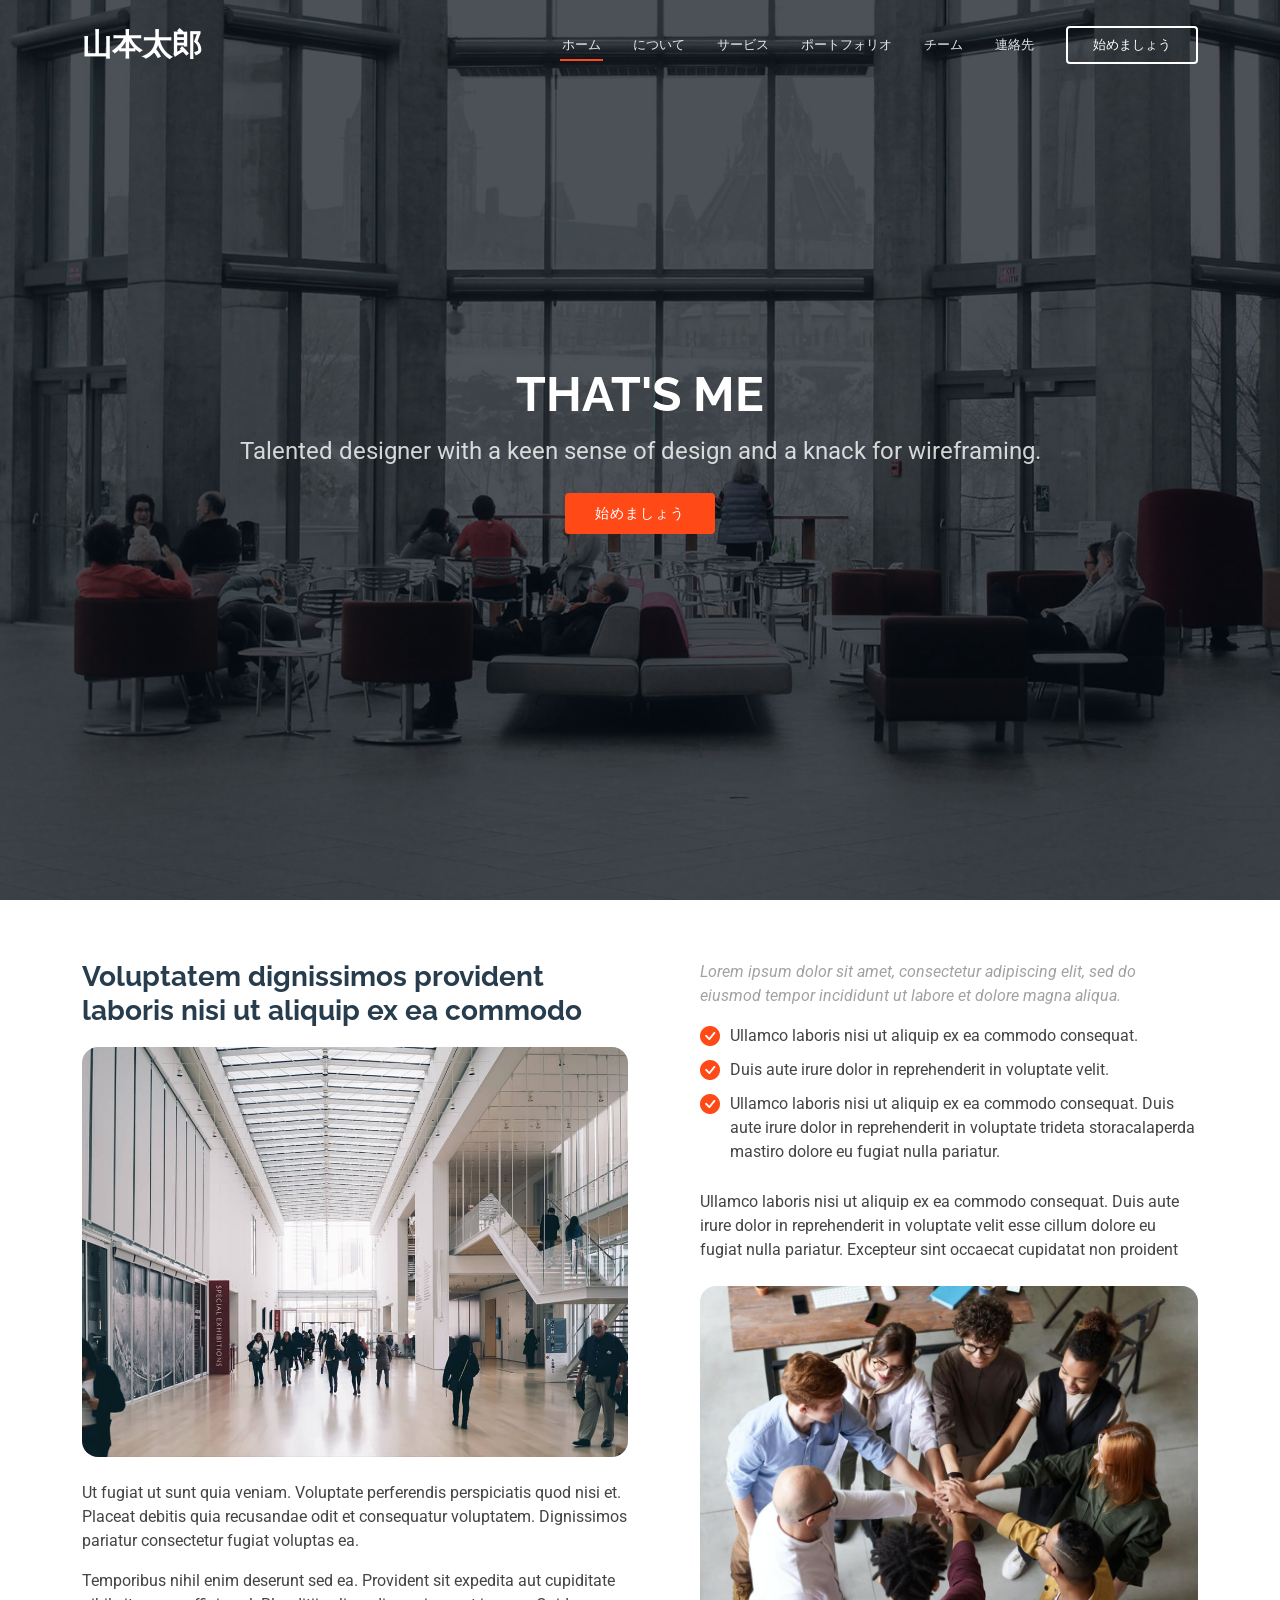
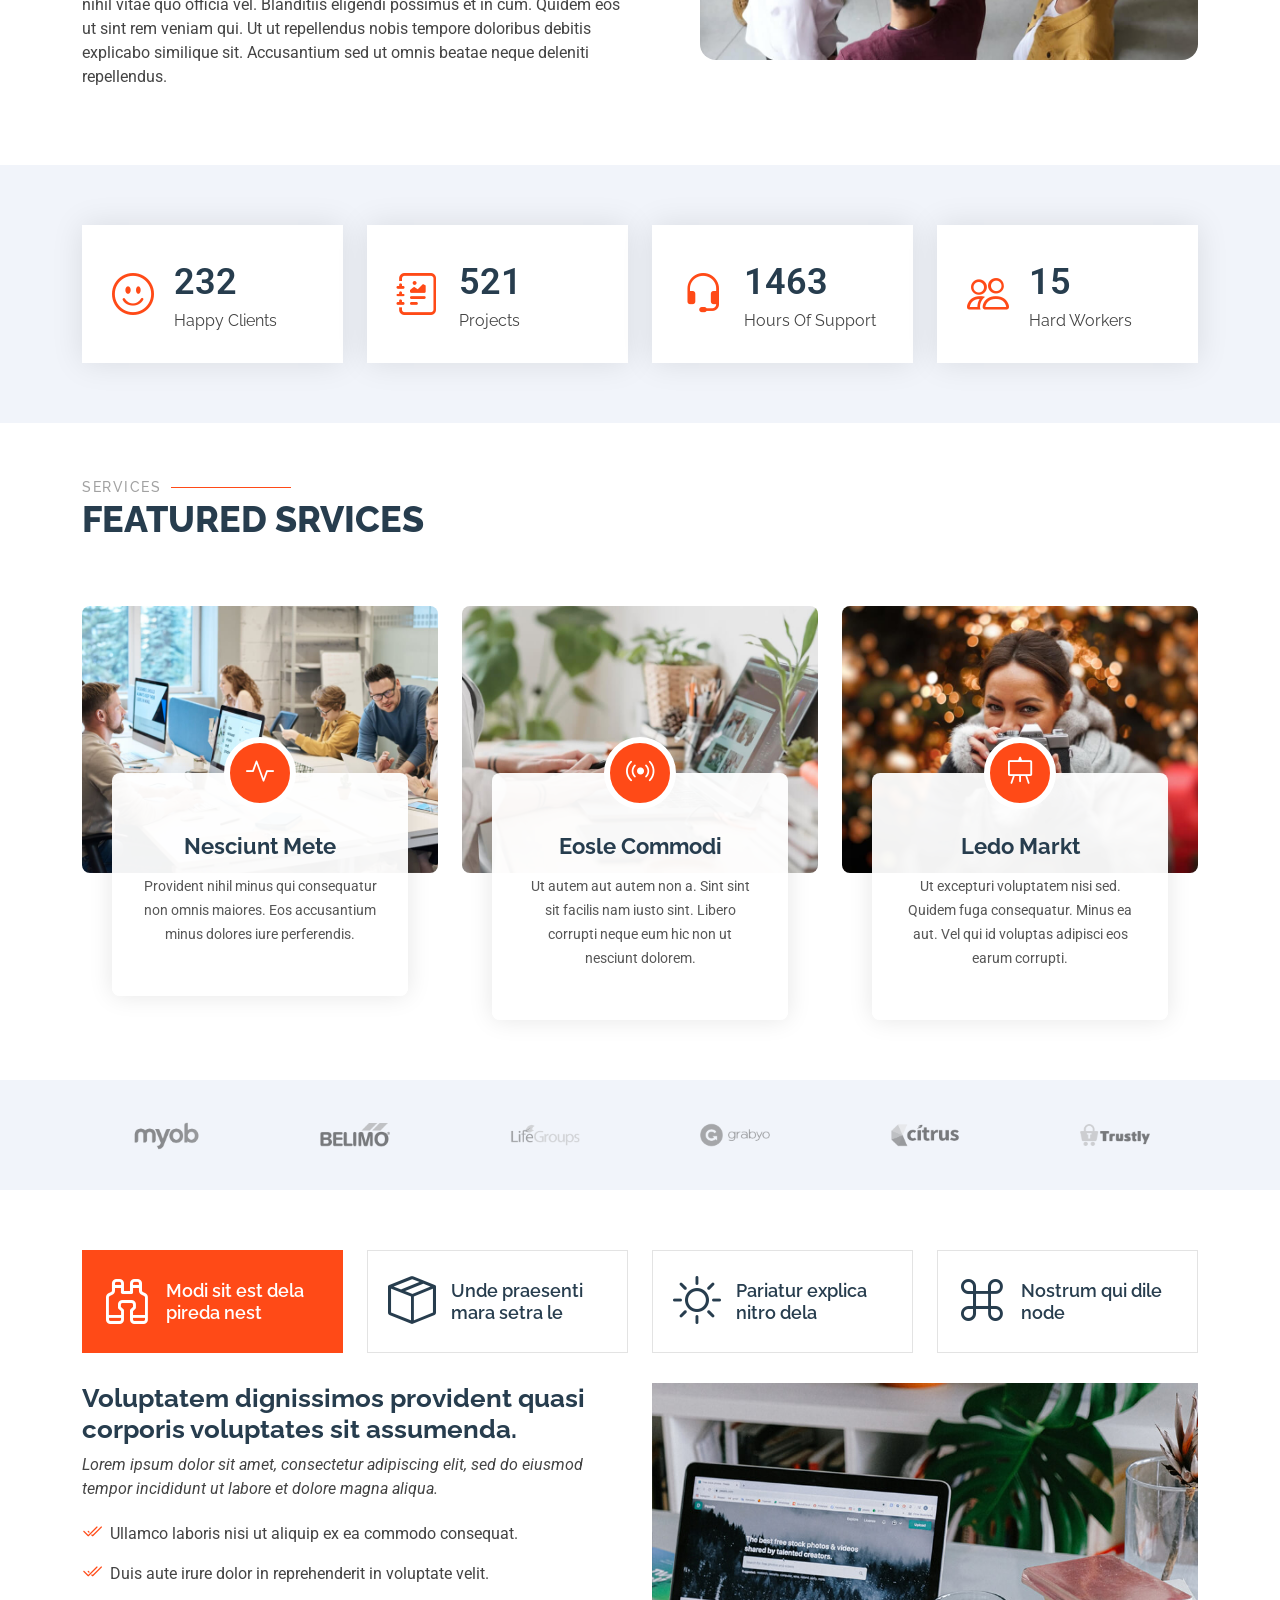
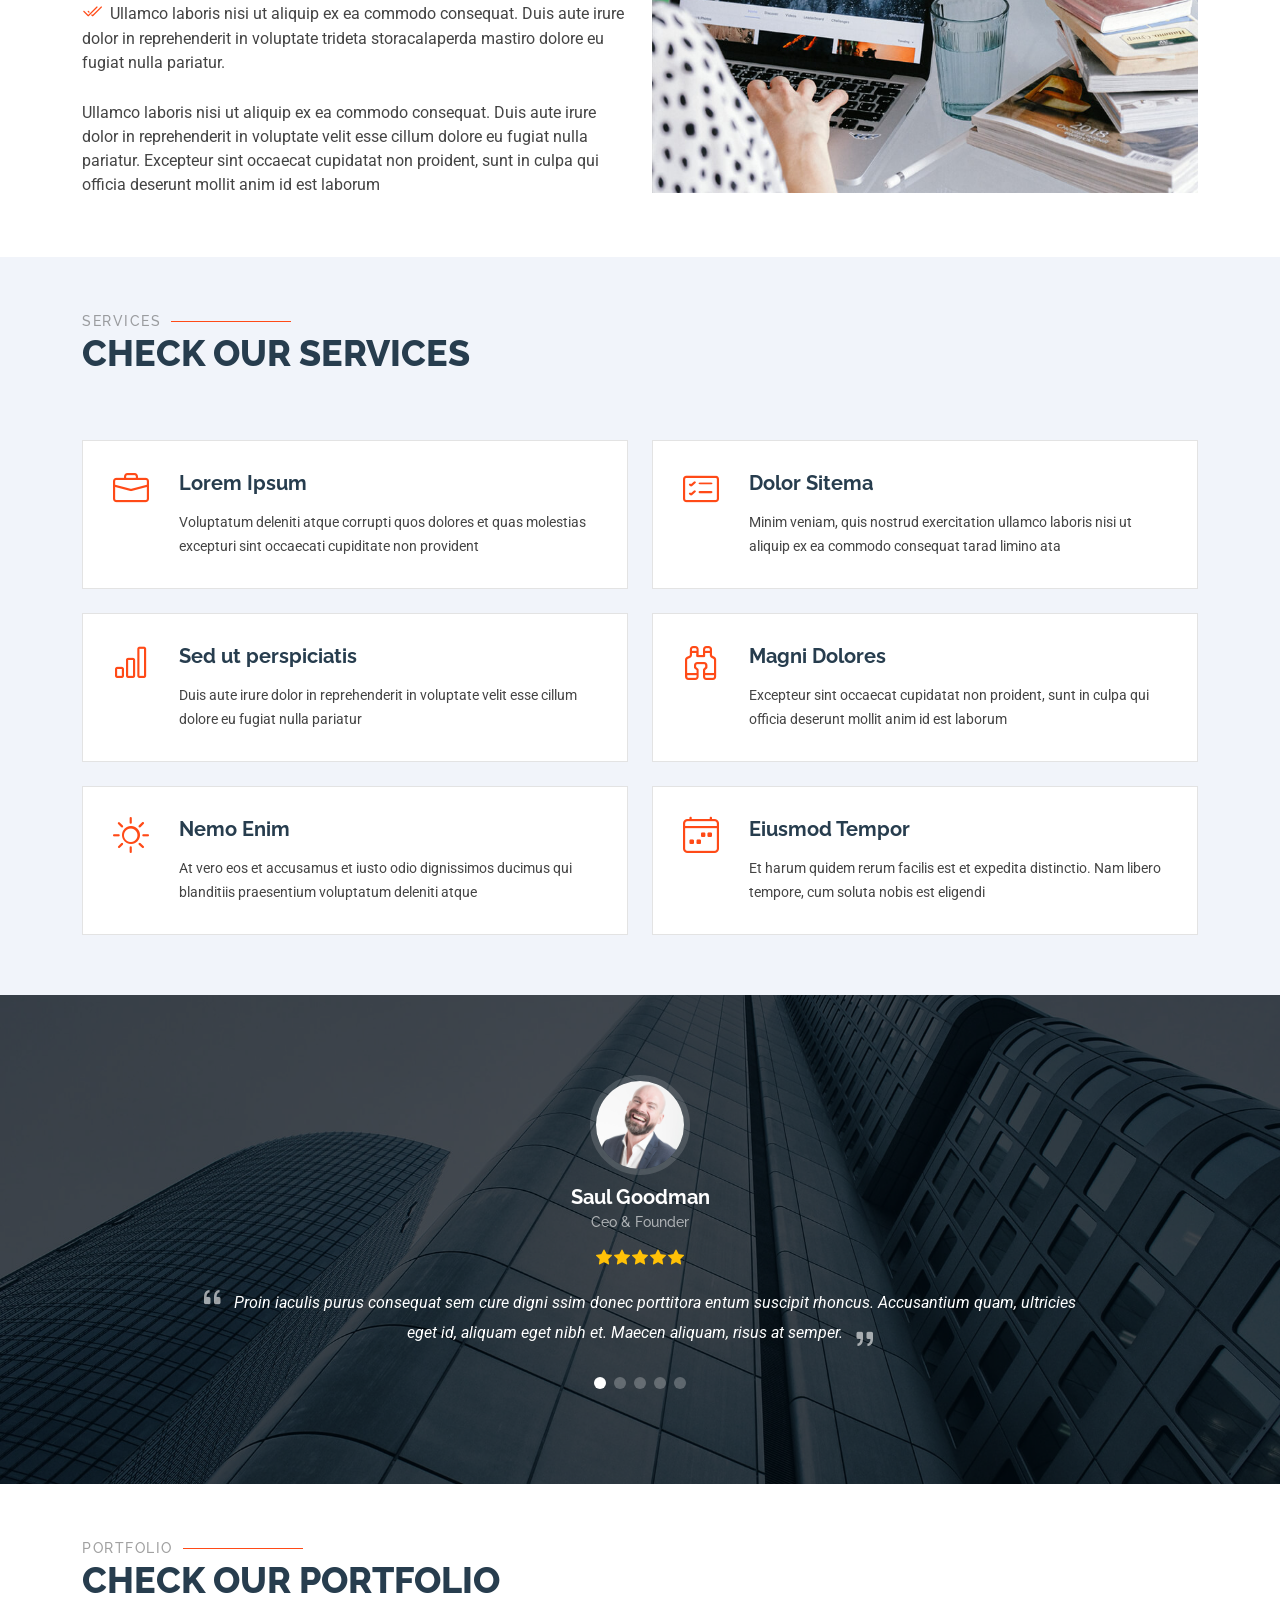
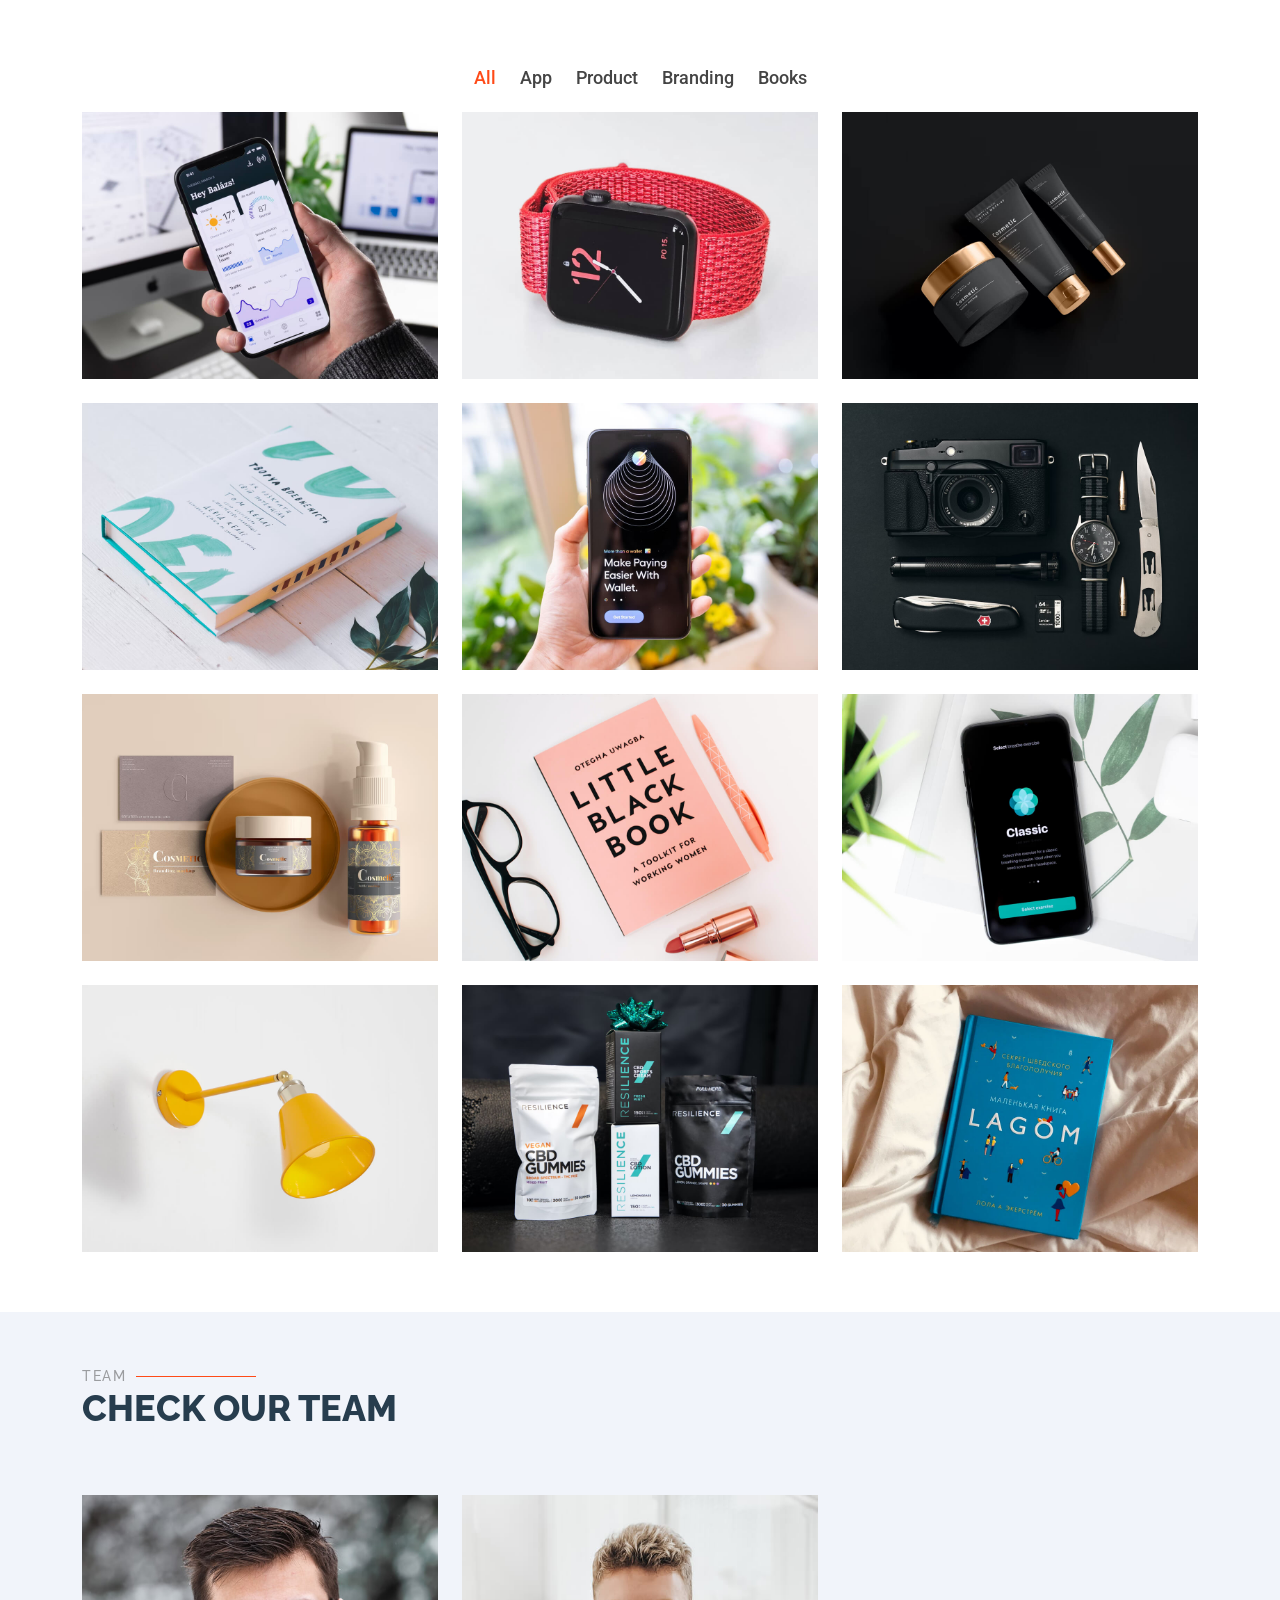
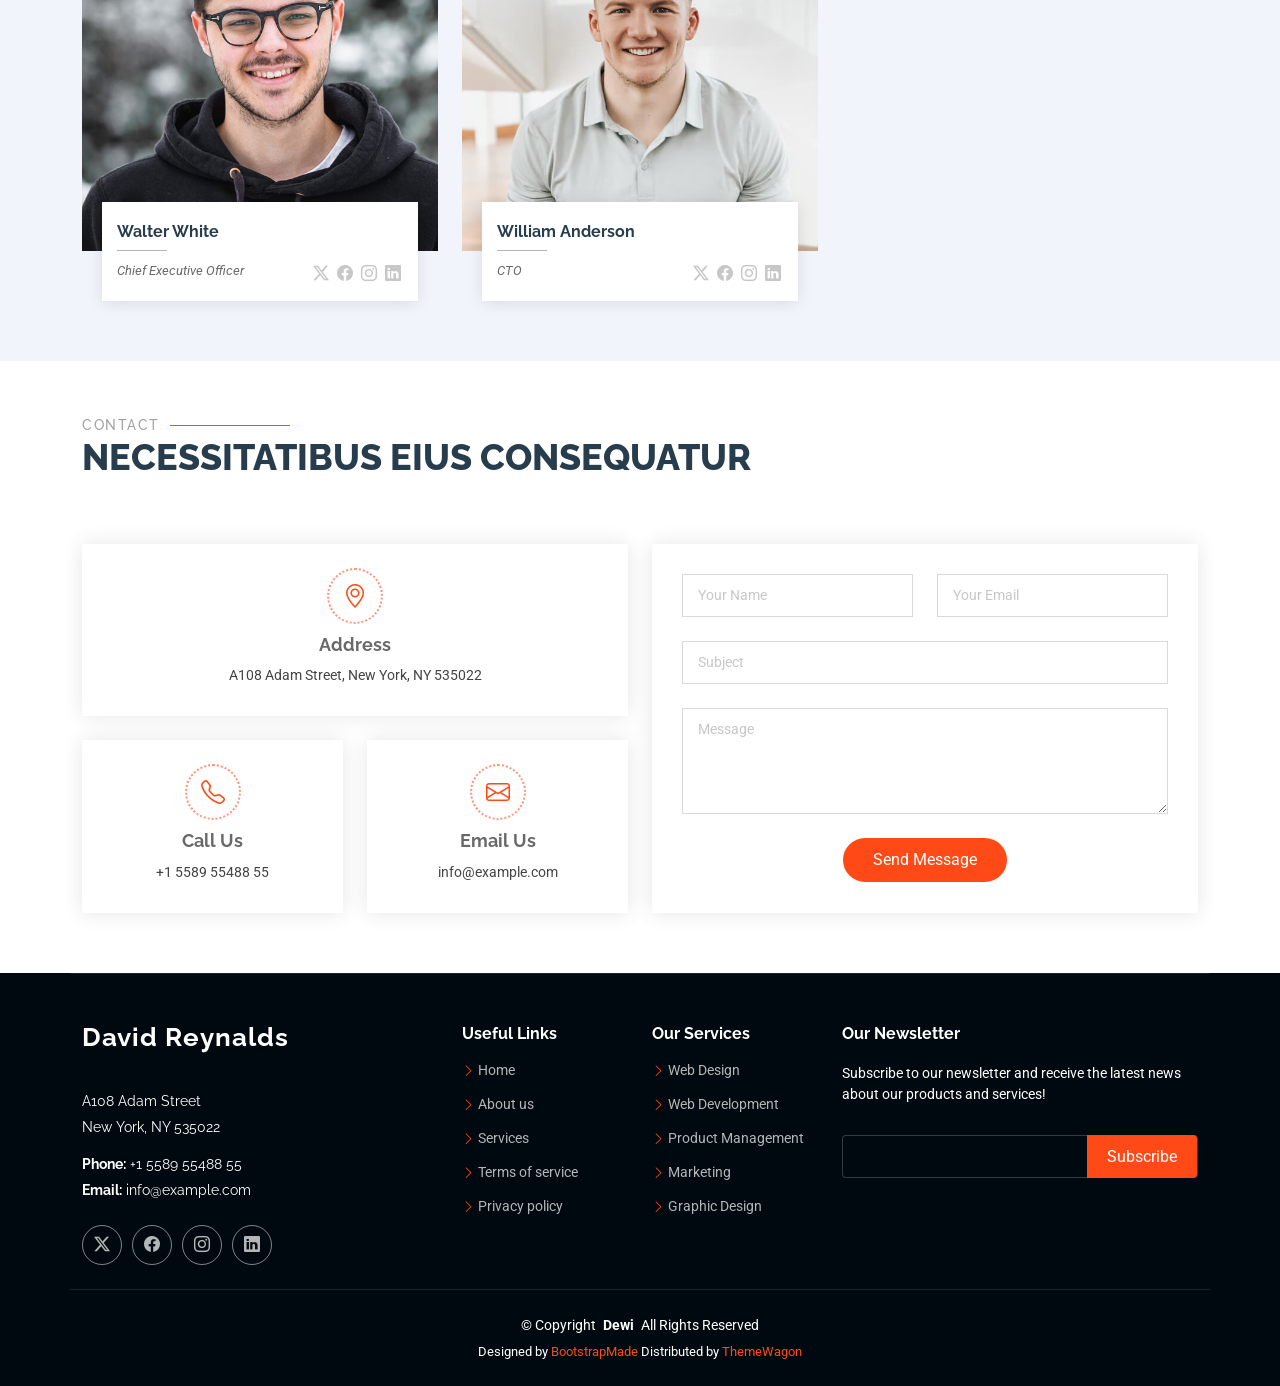
==== commit a474164b: "modify: index.html changed" ====
--- a/index.html
+++ b/index.html
@@ -3,7 +3,7 @@
   <head>
     <meta charset="utf-8" />
     <meta content="width=device-width, initial-scale=1.0" name="viewport" />
-    <title>Index - Dewi Bootstrap Template</title>
+    <title>My Portfolio</title>
     <meta name="description" content="" />
     <meta name="keywords" content="" />
 
@@ -55,47 +55,22 @@
         <a href="index.html" class="logo d-flex align-items-center me-auto">
           <!-- Uncomment the line below if you also wish to use an image logo -->
           <!-- <img src="assets/img/logo.png" alt=""> -->
-          <h1 class="sitename">David Reynalds</h1>
+          <h1 class="sitename">山本太郎</h1>
         </a>
 
         <nav id="navmenu" class="navmenu">
           <ul>
-            <li><a href="#hero" class="active">Home</a></li>
-            <li><a href="#about">About</a></li>
-            <li><a href="#services">Services</a></li>
-            <li><a href="#portfolio">Portfolio</a></li>
-            <li><a href="#team">Team</a></li>
-            <li class="dropdown">
-              <a href="#"
-                ><span>Dropdown</span>
-                <i class="bi bi-chevron-down toggle-dropdown"></i
-              ></a>
-              <ul>
-                <li><a href="#">Dropdown 1</a></li>
-                <li class="dropdown">
-                  <a href="#"
-                    ><span>Deep Dropdown</span>
-                    <i class="bi bi-chevron-down toggle-dropdown"></i
-                  ></a>
-                  <ul>
-                    <li><a href="#">Deep Dropdown 1</a></li>
-                    <li><a href="#">Deep Dropdown 2</a></li>
-                    <li><a href="#">Deep Dropdown 3</a></li>
-                    <li><a href="#">Deep Dropdown 4</a></li>
-                    <li><a href="#">Deep Dropdown 5</a></li>
-                  </ul>
-                </li>
-                <li><a href="#">Dropdown 2</a></li>
-                <li><a href="#">Dropdown 3</a></li>
-                <li><a href="#">Dropdown 4</a></li>
-              </ul>
-            </li>
-            <li><a href="#contact">Contact</a></li>
+            <li><a href="#hero" class="active">ホーム</a></li>
+            <li><a href="#about">について</a></li>
+            <li><a href="#services">サービス</a></li>
+            <li><a href="#portfolio">ポートフォリオ</a></li>
+            <li><a href="#team">チーム</a></li>
+            <li><a href="#contact">連絡先</a></li>
           </ul>
           <i class="mobile-nav-toggle d-xl-none bi bi-list"></i>
         </nav>
 
-        <a class="cta-btn" href="index.html#about">Get Started</a>
+        <a class="cta-btn" href="index.html#about">始めましょう</a>
       </div>
     </header>
 
@@ -105,12 +80,13 @@
         <img src="assets/img/hero-bg.jpg" alt="" data-aos="fade-in" />
 
         <div class="container d-flex flex-column align-items-center">
-          <h2 data-aos="fade-up" data-aos-delay="100">PLAN. LAUNCH. GROW.</h2>
+          <h2 data-aos="fade-up" data-aos-delay="100">THAT'S ME</h2>
           <p data-aos="fade-up" data-aos-delay="200">
-            We are team of talented designers making websites with Bootstrap
+            Talented designer with a keen sense of design and a knack for
+            wireframing.
           </p>
           <div class="d-flex mt-4" data-aos="fade-up" data-aos-delay="300">
-            <a href="#about" class="btn-get-started">Get Started</a>
+            <a href="#about" class="btn-get-started">始めましょう</a>
           </div>
         </div>
       </section>
@@ -1454,33 +1430,6 @@
             <div
               class="col-lg-4 col-md-6"
               data-aos="fade-up"
-              data-aos-delay="200"
-            >
-              <div class="member">
-                <div class="pic">
-                  <img
-                    src="assets/img/team/team-2.jpg"
-                    class="img-fluid"
-                    alt=""
-                  />
-                </div>
-                <div class="member-info">
-                  <h4>Sarah Jhonson</h4>
-                  <span>Product Manager</span>
-                  <div class="social">
-                    <a href=""><i class="bi bi-twitter-x"></i></a>
-                    <a href=""><i class="bi bi-facebook"></i></a>
-                    <a href=""><i class="bi bi-instagram"></i></a>
-                    <a href=""><i class="bi bi-linkedin"></i></a>
-                  </div>
-                </div>
-              </div>
-            </div>
-            <!-- End Team Member -->
-
-            <div
-              class="col-lg-4 col-md-6"
-              data-aos="fade-up"
               data-aos-delay="300"
             >
               <div class="member">
